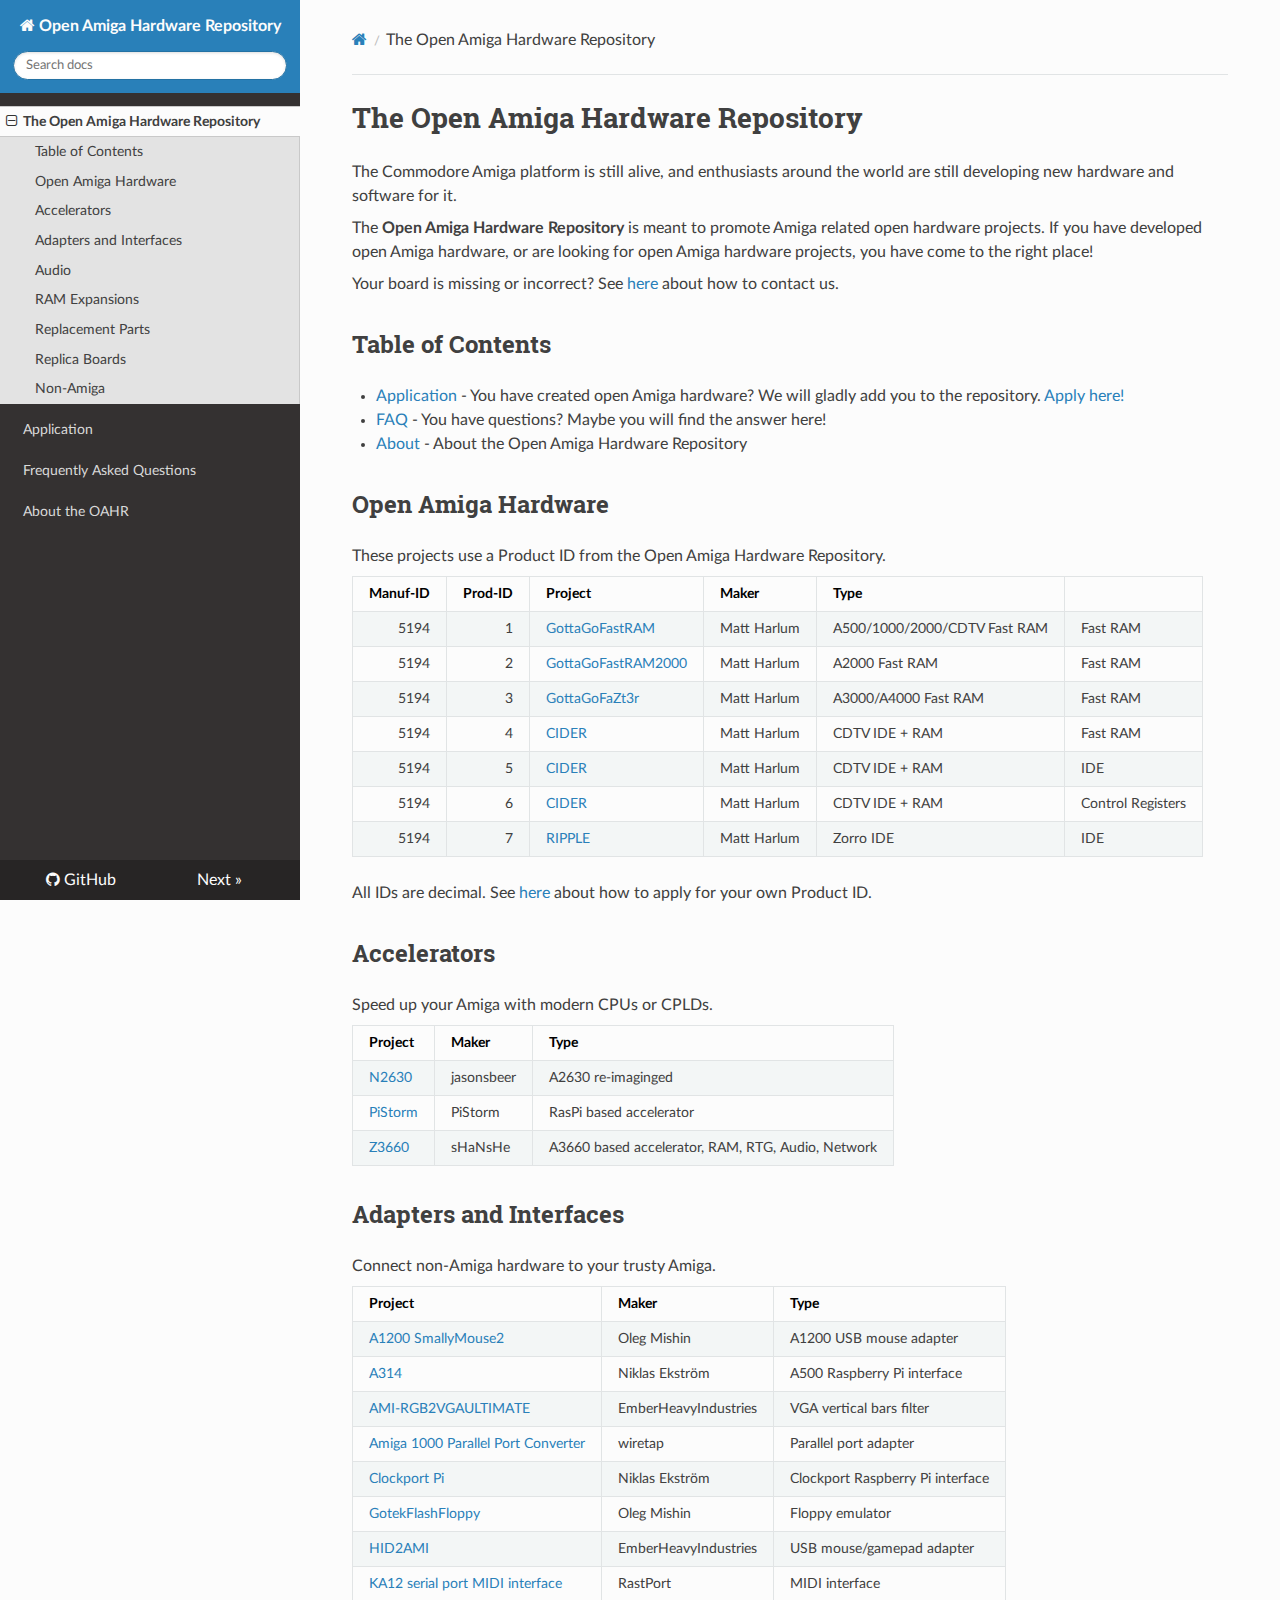
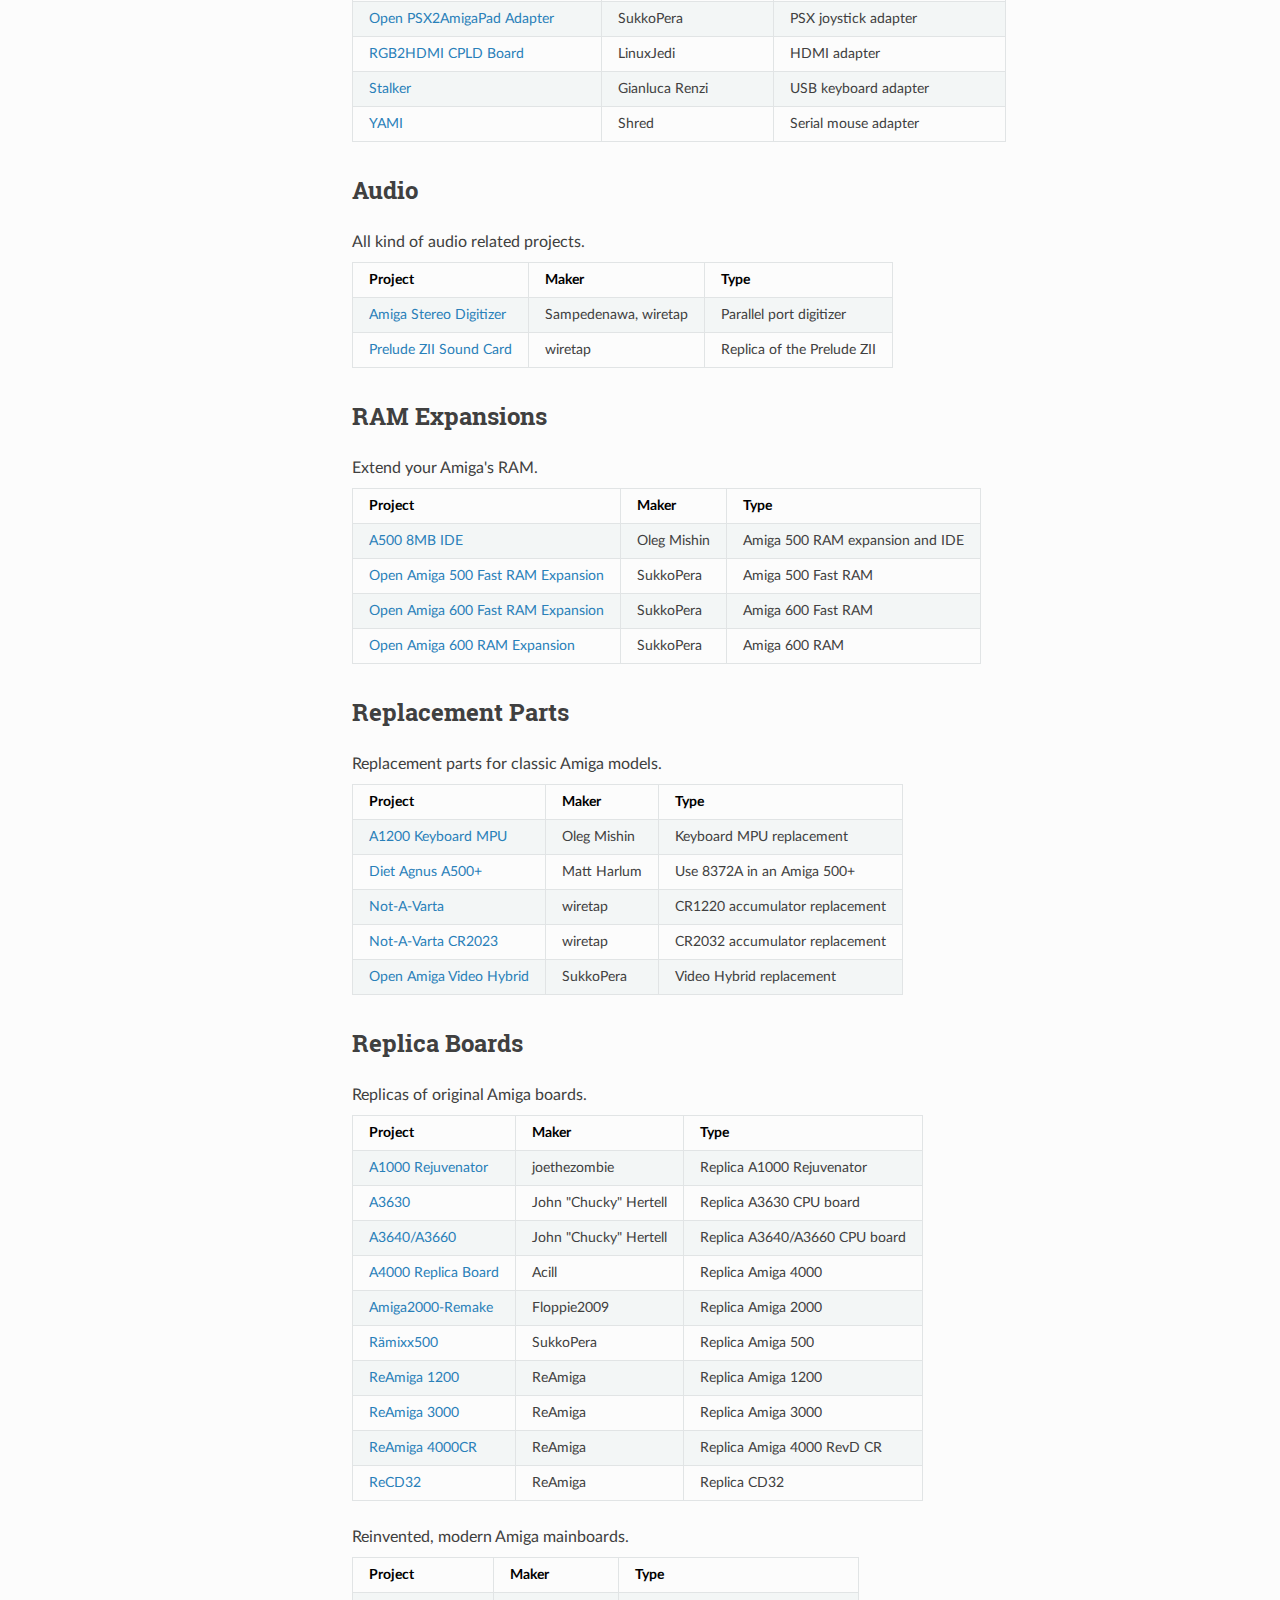
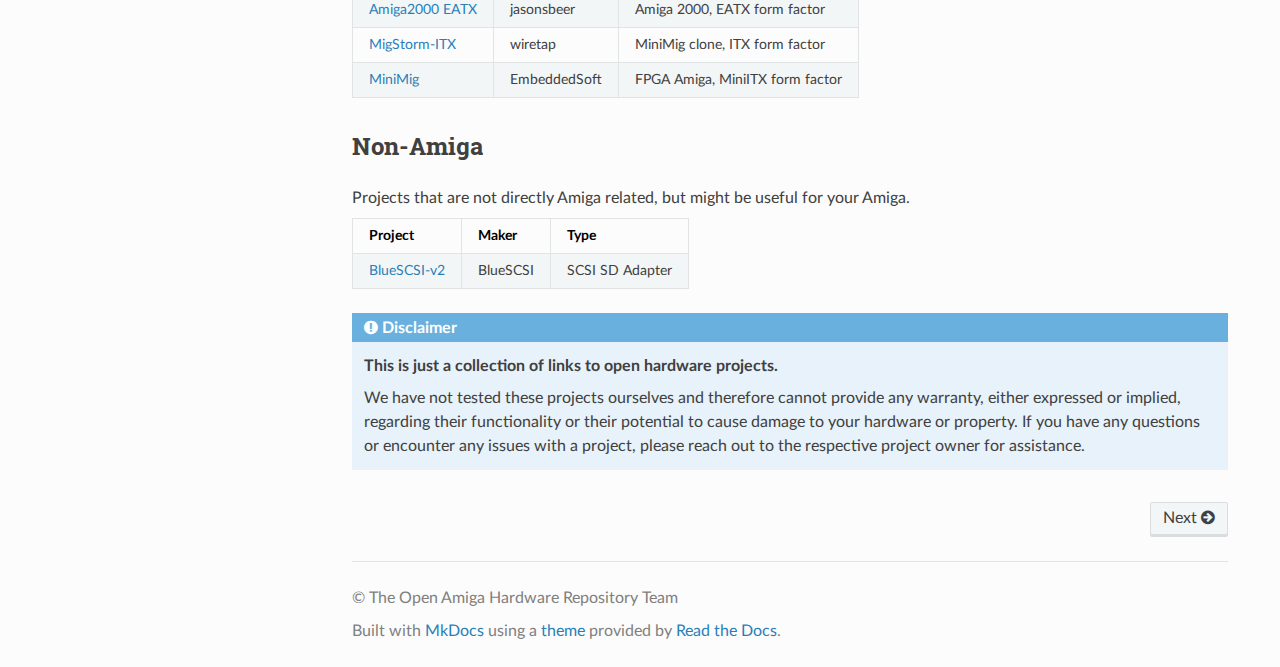
==== docs/index.html @ 570031e9 "Add ReAmiga A4000CR" ====
<!DOCTYPE html>
<html class="writer-html5" lang="en" >
<head>
    <meta charset="utf-8" />
    <meta http-equiv="X-UA-Compatible" content="IE=edge" />
    <meta name="viewport" content="width=device-width, initial-scale=1.0" /><meta name="description" content="Repository for open Amiga hardware projects" /><link rel="canonical" href="https://oahr.github.io/oahr/index.html" />
      <link rel="shortcut icon" href="img/favicon.ico" />
    <title>Open Amiga Hardware Repository</title>
<link rel="stylesheet" href="css/font.css" />
<link rel="stylesheet" href="css/theme.css" />
<link rel="stylesheet" href="css/theme_extra.css" />
<link rel="stylesheet" href="css/theme_custom.css" />

    
      <script>
        // Current page data
        var mkdocs_page_name = "The Open Amiga Hardware Repository";
        var mkdocs_page_input_path = "index.md";
        var mkdocs_page_url = "/oahr/index.html";
      </script>
    
    <!--[if lt IE 9]>
      <script src="js/html5shiv.min.js"></script>
    <![endif]--> 
</head>

<body class="wy-body-for-nav" role="document">

  <div class="wy-grid-for-nav">
    <nav data-toggle="wy-nav-shift" class="wy-nav-side stickynav">
    <div class="wy-side-scroll">
      <div class="wy-side-nav-search">
          <a href="index.html" class="icon icon-home"> Open Amiga Hardware Repository
        </a><div role="search">
  <form id ="rtd-search-form" class="wy-form" action="./search.html" method="get">
      <input type="text" name="q" placeholder="Search docs" aria-label="Search docs" title="Type search term here" />
  </form>
</div>
      </div>

      <div class="wy-menu wy-menu-vertical" data-spy="affix" role="navigation" aria-label="Navigation menu">
              <ul class="current">
                <li class="toctree-l1 current"><a class="reference internal current" href="index.html">The Open Amiga Hardware Repository</a>
    <ul class="current">
    <li class="toctree-l2"><a class="reference internal" href="#table-of-contents">Table of Contents</a>
    </li>
    <li class="toctree-l2"><a class="reference internal" href="#open-amiga-hardware">Open Amiga Hardware</a>
    </li>
    <li class="toctree-l2"><a class="reference internal" href="#accelerators">Accelerators</a>
    </li>
    <li class="toctree-l2"><a class="reference internal" href="#adapters-and-interfaces">Adapters and Interfaces</a>
    </li>
    <li class="toctree-l2"><a class="reference internal" href="#audio">Audio</a>
    </li>
    <li class="toctree-l2"><a class="reference internal" href="#ram-expansions">RAM Expansions</a>
    </li>
    <li class="toctree-l2"><a class="reference internal" href="#replacement-parts">Replacement Parts</a>
    </li>
    <li class="toctree-l2"><a class="reference internal" href="#replica-boards">Replica Boards</a>
    </li>
    <li class="toctree-l2"><a class="reference internal" href="#non-amiga">Non-Amiga</a>
    </li>
    </ul>
                </li>
              </ul>
              <ul>
                <li class="toctree-l1"><a class="reference internal" href="application.html">Application</a>
                </li>
              </ul>
              <ul>
                <li class="toctree-l1"><a class="reference internal" href="faq.html">Frequently Asked Questions</a>
                </li>
              </ul>
              <ul>
                <li class="toctree-l1"><a class="reference internal" href="about.html">About the OAHR</a>
                </li>
              </ul>
      </div>
    </div>
    </nav>

    <section data-toggle="wy-nav-shift" class="wy-nav-content-wrap">
      <nav class="wy-nav-top" role="navigation" aria-label="Mobile navigation menu">
          <i data-toggle="wy-nav-top" class="fa fa-bars"></i>
          <a href="index.html">Open Amiga Hardware Repository</a>
        
      </nav>
      <div class="wy-nav-content">
        <div class="rst-content"><div role="navigation" aria-label="breadcrumbs navigation">
  <ul class="wy-breadcrumbs">
    <li><a href="index.html" class="icon icon-home" aria-label="Docs"></a></li>
      <li class="breadcrumb-item active">The Open Amiga Hardware Repository</li>
    <li class="wy-breadcrumbs-aside">
    </li>
  </ul>
  <hr/>
</div>
          <div role="main" class="document" itemscope="itemscope" itemtype="http://schema.org/Article">
            <div class="section" itemprop="articleBody">
              
                <h1 id="the-open-amiga-hardware-repository">The Open Amiga Hardware Repository<a class="headerlink" href="#the-open-amiga-hardware-repository" title="Permanent link">&para;</a></h1>
<p>The Commodore Amiga platform is still alive, and enthusiasts around the world are still developing new hardware and software for it.</p>
<p>The <strong>Open Amiga Hardware Repository</strong> is meant to promote Amiga related open hardware projects. If you have developed open Amiga hardware, or are looking for open Amiga hardware projects, you have come to the right place!</p>
<p>Your board is missing or incorrect? See <a href="application.html">here</a> about how to contact us.</p>
<h2 id="table-of-contents">Table of Contents<a class="headerlink" href="#table-of-contents" title="Permanent link">&para;</a></h2>
<ul>
<li><a href="application.html">Application</a> - You have created open Amiga hardware? We will gladly add you to the repository. <a href="application.html">Apply here!</a></li>
<li><a href="faq.html">FAQ</a> - You have questions? Maybe you will find the answer here!</li>
<li><a href="about.html">About</a> - About the Open Amiga Hardware Repository</li>
</ul>
<h2 id="open-amiga-hardware">Open Amiga Hardware<a class="headerlink" href="#open-amiga-hardware" title="Permanent link">&para;</a></h2>
<p>These projects use a Product ID from the Open Amiga Hardware Repository.</p>
<table>
<thead>
<tr>
<th style="text-align: right;">Manuf-ID</th>
<th style="text-align: right;">Prod-ID</th>
<th>Project</th>
<th>Maker</th>
<th>Type</th>
<th></th>
</tr>
</thead>
<tbody>
<tr>
<td style="text-align: right;">5194</td>
<td style="text-align: right;">1</td>
<td><a href="https://github.com/LIV2/GottaGoFastRAM">GottaGoFastRAM</a></td>
<td>Matt Harlum</td>
<td>A500/1000/2000/CDTV Fast RAM</td>
<td>Fast RAM</td>
</tr>
<tr>
<td style="text-align: right;">5194</td>
<td style="text-align: right;">2</td>
<td><a href="https://github.com/LIV2/GottaGoFastRAM2000">GottaGoFastRAM2000</a></td>
<td>Matt Harlum</td>
<td>A2000 Fast RAM</td>
<td>Fast RAM</td>
</tr>
<tr>
<td style="text-align: right;">5194</td>
<td style="text-align: right;">3</td>
<td><a href="https://github.com/LIV2/GottaGoFaZt3r">GottaGoFaZt3r</a></td>
<td>Matt Harlum</td>
<td>A3000/A4000 Fast RAM</td>
<td>Fast RAM</td>
</tr>
<tr>
<td style="text-align: right;">5194</td>
<td style="text-align: right;">4</td>
<td><a href="https://github.com/LIV2/CIDER">CIDER</a></td>
<td>Matt Harlum</td>
<td>CDTV IDE + RAM</td>
<td>Fast RAM</td>
</tr>
<tr>
<td style="text-align: right;">5194</td>
<td style="text-align: right;">5</td>
<td><a href="https://github.com/LIV2/CIDER">CIDER</a></td>
<td>Matt Harlum</td>
<td>CDTV IDE + RAM</td>
<td>IDE</td>
</tr>
<tr>
<td style="text-align: right;">5194</td>
<td style="text-align: right;">6</td>
<td><a href="https://github.com/LIV2/CIDER">CIDER</a></td>
<td>Matt Harlum</td>
<td>CDTV IDE + RAM</td>
<td>Control Registers</td>
</tr>
<tr>
<td style="text-align: right;">5194</td>
<td style="text-align: right;">7</td>
<td><a href="https://github.com/LIV2/RIPPLE-IDE">RIPPLE</a></td>
<td>Matt Harlum</td>
<td>Zorro IDE</td>
<td>IDE</td>
</tr>
</tbody>
</table>
<p>All IDs are decimal. See <a href="application.html">here</a> about how to apply for your own Product ID.</p>
<h2 id="accelerators">Accelerators<a class="headerlink" href="#accelerators" title="Permanent link">&para;</a></h2>
<p>Speed up your Amiga with modern CPUs or CPLDs.</p>
<table>
<thead>
<tr>
<th>Project</th>
<th>Maker</th>
<th>Type</th>
</tr>
</thead>
<tbody>
<tr>
<td><a href="https://github.com/jasonsbeer/Amiga-N2630">N2630</a></td>
<td>jasonsbeer</td>
<td>A2630 re-imaginged</td>
</tr>
<tr>
<td><a href="https://github.com/captain-amygdala/pistorm">PiStorm</a></td>
<td>PiStorm</td>
<td>RasPi based accelerator</td>
</tr>
<tr>
<td><a href="https://github.com/shanshe/Z3660">Z3660</a></td>
<td>sHaNsHe</td>
<td>A3660 based accelerator, RAM, RTG, Audio, Network</td>
</tr>
</tbody>
</table>
<h2 id="adapters-and-interfaces">Adapters and Interfaces<a class="headerlink" href="#adapters-and-interfaces" title="Permanent link">&para;</a></h2>
<p>Connect non-Amiga hardware to your trusty Amiga.</p>
<table>
<thead>
<tr>
<th>Project</th>
<th>Maker</th>
<th>Type</th>
</tr>
</thead>
<tbody>
<tr>
<td><a href="https://github.com/OlegMishin/A1200-SmallyMouse2">A1200 SmallyMouse2</a></td>
<td>Oleg Mishin</td>
<td>A1200 USB mouse adapter</td>
</tr>
<tr>
<td><a href="https://github.com/niklasekstrom/a314">A314</a></td>
<td>Niklas Ekström</td>
<td>A500 Raspberry Pi interface</td>
</tr>
<tr>
<td><a href="https://github.com/EmberHeavyIndustries/AMI-RGB2VGAULTIMATE">AMI-RGB2VGAULTIMATE</a></td>
<td>EmberHeavyIndustries</td>
<td>VGA vertical bars filter</td>
</tr>
<tr>
<td><a href="https://github.com/wiretap-retro/Amiga-1000-Parallel-Port-Converter">Amiga 1000 Parallel Port Converter</a></td>
<td>wiretap</td>
<td>Parallel port adapter</td>
</tr>
<tr>
<td><a href="https://github.com/niklasekstrom/clockport_pi_interface">Clockport Pi</a></td>
<td>Niklas Ekström</td>
<td>Clockport Raspberry Pi interface</td>
</tr>
<tr>
<td><a href="https://github.com/OlegMishin/GotekFlashFloppy">GotekFlashFloppy</a></td>
<td>Oleg Mishin</td>
<td>Floppy emulator</td>
</tr>
<tr>
<td><a href="https://github.com/EmberHeavyIndustries/HID2AMI">HID2AMI</a></td>
<td>EmberHeavyIndustries</td>
<td>USB mouse/gamepad adapter</td>
</tr>
<tr>
<td><a href="https://github.com/grzegorz-kraszewski/rastport/tree/main/ka12">KA12 serial port MIDI interface</a></td>
<td>RastPort</td>
<td>MIDI interface</td>
</tr>
<tr>
<td><a href="https://github.com/SukkoPera/OpenPSX2AmigaPadAdapter">Open PSX2AmigaPad Adapter</a></td>
<td>SukkoPera</td>
<td>PSX joystick adapter</td>
</tr>
<tr>
<td><a href="https://github.com/LinuxJedi/AmigaRGBtoHDMI">RGB2HDMI CPLD Board</a></td>
<td>LinuxJedi</td>
<td>HDMI adapter</td>
</tr>
<tr>
<td><a href="https://github.com/gianlucarenzi/stalker">Stalker</a></td>
<td>Gianluca Renzi</td>
<td>USB keyboard adapter</td>
</tr>
<tr>
<td><a href="https://github.com/shred/yami">YAMI</a></td>
<td>Shred</td>
<td>Serial mouse adapter</td>
</tr>
</tbody>
</table>
<h2 id="audio">Audio<a class="headerlink" href="#audio" title="Permanent link">&para;</a></h2>
<p>All kind of audio related projects.</p>
<table>
<thead>
<tr>
<th>Project</th>
<th>Maker</th>
<th>Type</th>
</tr>
</thead>
<tbody>
<tr>
<td><a href="https://github.com/wiretap-retro/Amiga-Stereo-Digitizer">Amiga Stereo Digitizer</a></td>
<td>Sampedenawa, wiretap</td>
<td>Parallel port digitizer</td>
</tr>
<tr>
<td><a href="https://github.com/wiretap-retro/Prelude-ZII-Sound-Card">Prelude ZII Sound Card</a></td>
<td>wiretap</td>
<td>Replica of the Prelude ZII</td>
</tr>
</tbody>
</table>
<h2 id="ram-expansions">RAM Expansions<a class="headerlink" href="#ram-expansions" title="Permanent link">&para;</a></h2>
<p>Extend your Amiga's RAM.</p>
<table>
<thead>
<tr>
<th>Project</th>
<th>Maker</th>
<th>Type</th>
</tr>
</thead>
<tbody>
<tr>
<td><a href="https://github.com/OlegMishin/A500_8MB_ide2">A500 8MB IDE</a></td>
<td>Oleg Mishin</td>
<td>Amiga 500 RAM expansion and IDE</td>
</tr>
<tr>
<td><a href="https://github.com/SukkoPera/OpenAmiga500FastRamExpansion">Open Amiga 500 Fast RAM Expansion</a></td>
<td>SukkoPera</td>
<td>Amiga 500 Fast RAM</td>
</tr>
<tr>
<td><a href="https://github.com/SukkoPera/OpenAmiga600FastRamExpansion">Open Amiga 600 Fast RAM Expansion</a></td>
<td>SukkoPera</td>
<td>Amiga 600 Fast RAM</td>
</tr>
<tr>
<td><a href="https://github.com/SukkoPera/OpenAmiga600RamExpansion">Open Amiga 600 RAM Expansion</a></td>
<td>SukkoPera</td>
<td>Amiga 600 RAM</td>
</tr>
</tbody>
</table>
<h2 id="replacement-parts">Replacement Parts<a class="headerlink" href="#replacement-parts" title="Permanent link">&para;</a></h2>
<p>Replacement parts for classic Amiga models.</p>
<table>
<thead>
<tr>
<th>Project</th>
<th>Maker</th>
<th>Type</th>
</tr>
</thead>
<tbody>
<tr>
<td><a href="https://github.com/OlegMishin/A1200_keyb_MPU">A1200 Keyboard MPU</a></td>
<td>Oleg Mishin</td>
<td>Keyboard MPU replacement</td>
</tr>
<tr>
<td><a href="https://github.com/LIV2/Diet-Agnus-A500-plus">Diet Agnus A500+</a></td>
<td>Matt Harlum</td>
<td>Use 8372A in an Amiga 500+</td>
</tr>
<tr>
<td><a href="https://github.com/wiretap-retro/Not-A-Varta">Not-A-Varta</a></td>
<td>wiretap</td>
<td>CR1220 accumulator replacement</td>
</tr>
<tr>
<td><a href="https://github.com/wiretap-retro/Not-A-Varta-CR2032">Not-A-Varta CR2023</a></td>
<td>wiretap</td>
<td>CR2032 accumulator replacement</td>
</tr>
<tr>
<td><a href="https://github.com/SukkoPera/OpenAmigaVideoHybrid">Open Amiga Video Hybrid</a></td>
<td>SukkoPera</td>
<td>Video Hybrid replacement</td>
</tr>
</tbody>
</table>
<h2 id="replica-boards">Replica Boards<a class="headerlink" href="#replica-boards" title="Permanent link">&para;</a></h2>
<p>Replicas of original Amiga boards.</p>
<table>
<thead>
<tr>
<th>Project</th>
<th>Maker</th>
<th>Type</th>
</tr>
</thead>
<tbody>
<tr>
<td><a href="https://github.com/joethezombie/Amiga-1000-Rejuvenator">A1000 Rejuvenator</a></td>
<td>joethezombie</td>
<td>Replica A1000 Rejuvenator</td>
</tr>
<tr>
<td><a href="https://www.reamiga.info/?page_id=44">A3630</a></td>
<td>John "Chucky" Hertell</td>
<td>Replica A3630 CPU board</td>
</tr>
<tr>
<td><a href="https://www.reamiga.info/?page_id=55">A3640/A3660</a></td>
<td>John "Chucky" Hertell</td>
<td>Replica A3640/A3660 CPU board</td>
</tr>
<tr>
<td><a href="https://github.com/Acill/A4000RevB">A4000 Replica Board</a></td>
<td>Acill</td>
<td>Replica Amiga 4000</td>
</tr>
<tr>
<td><a href="https://github.com/Floppie209/Amiga2000-remake">Amiga2000-Remake</a></td>
<td>Floppie2009</td>
<td>Replica Amiga 2000</td>
</tr>
<tr>
<td><a href="https://github.com/SukkoPera/Raemixx500">Rämixx500</a></td>
<td>SukkoPera</td>
<td>Replica Amiga 500</td>
</tr>
<tr>
<td><a href="https://www.reamiga.info/?page_id=38">ReAmiga 1200</a></td>
<td>ReAmiga</td>
<td>Replica Amiga 1200</td>
</tr>
<tr>
<td><a href="https://www.reamiga.info/?page_id=40">ReAmiga 3000</a></td>
<td>ReAmiga</td>
<td>Replica Amiga 3000</td>
</tr>
<tr>
<td><a href="https://www.reamiga.info/?page_id=165">ReAmiga 4000CR</a></td>
<td>ReAmiga</td>
<td>Replica Amiga 4000 RevD CR</td>
</tr>
<tr>
<td><a href="https://www.reamiga.info/?page_id=148">ReCD32</a></td>
<td>ReAmiga</td>
<td>Replica CD32</td>
</tr>
</tbody>
</table>
<p>Reinvented, modern Amiga mainboards.</p>
<table>
<thead>
<tr>
<th>Project</th>
<th>Maker</th>
<th>Type</th>
</tr>
</thead>
<tbody>
<tr>
<td><a href="https://github.com/jasonsbeer/Amiga-2000-EATX">Amiga2000 EATX</a></td>
<td>jasonsbeer</td>
<td>Amiga 2000, EATX form factor</td>
</tr>
<tr>
<td><a href="https://github.com/wiretap-retro/MigStorm-ITX">MigStorm-ITX</a></td>
<td>wiretap</td>
<td>MiniMig clone, ITX form factor</td>
</tr>
<tr>
<td><a href="https://www.minimig.ca/">MiniMig</a></td>
<td>EmbeddedSoft</td>
<td>FPGA Amiga, MiniITX form factor</td>
</tr>
</tbody>
</table>
<h2 id="non-amiga">Non-Amiga<a class="headerlink" href="#non-amiga" title="Permanent link">&para;</a></h2>
<p>Projects that are not directly Amiga related, but might be useful for your Amiga.</p>
<table>
<thead>
<tr>
<th>Project</th>
<th>Maker</th>
<th>Type</th>
</tr>
</thead>
<tbody>
<tr>
<td><a href="https://bluescsi.com/">BlueSCSI-v2</a></td>
<td>BlueSCSI</td>
<td>SCSI SD Adapter</td>
</tr>
</tbody>
</table>
<div class="admonition disclaimer">
<p class="admonition-title">Disclaimer</p>
<p><strong>This is just a collection of links to open hardware projects.</strong></p>
<p>We have not tested these projects ourselves and therefore cannot provide any warranty, either expressed or implied, regarding their functionality or their potential to cause damage to your hardware or property. If you have any questions or encounter any issues with a project, please reach out to the respective project owner for assistance.</p>
</div>
              
            </div>
          </div><footer>
    <div class="rst-footer-buttons" role="navigation" aria-label="Footer Navigation">
        <a href="application.html" class="btn btn-neutral float-right" title="Application">Next <span class="icon icon-circle-arrow-right"></span></a>
    </div>

  <hr/>

  <div role="contentinfo">
    <!-- Copyright etc -->
      <p>© The Open Amiga Hardware Repository Team</p>
  </div>

  Built with <a href="https://www.mkdocs.org/">MkDocs</a> using a <a href="https://github.com/readthedocs/sphinx_rtd_theme">theme</a> provided by <a href="https://readthedocs.org">Read the Docs</a>.
</footer>
          
        </div>
      </div>

    </section>

  </div>

  <div class="rst-versions" role="note" aria-label="Versions">
  <span class="rst-current-version" data-toggle="rst-current-version">
    
        <span>
          <a href="https://github.com/oahr/oahr" class="fa fa-github" style="color: #fcfcfc"> GitHub</a>
        </span>
    
    
    
      <span><a href="application.html" style="color: #fcfcfc">Next &raquo;</a></span>
    
  </span>
</div>
    <script src="js/jquery-3.6.0.min.js"></script>
    <script>var base_url = ".";</script>
    <script src="js/theme_extra.js"></script>
    <script src="js/theme.js"></script>
      <script src="search/main.js"></script>
    <script>
        jQuery(function () {
            SphinxRtdTheme.Navigation.enable(true);
        });
    </script>

</body>
</html>

<!--
MkDocs version : 1.5.3
Build Date UTC : 2024-04-18 08:47:39.738625+00:00
-->
---- docs/css/font.css ----
/*
 * Lato
 * Copyright 2010-2011 tyPoland Lukasz Dziedzic
 * SIL Open Font License, 1.1
 */
@font-face {
  font-family: 'Lato';
  font-style: normal;
  font-weight: 400;
  src: local('Lato Regular'), local('Lato-Regular'), url('../fonts/lato-v15-latin-regular.woff') format('woff');
}

/*
 * Roboto Slab
 * Copyright 2013 Google
 * Apache License, version 2.0
 */
@font-face {
  font-family: 'Roboto Slab';
  font-style: normal;
  font-weight: 400;
  src: local('Roboto Slab Regular'), local('RobotoSlab-Regular'), url('../fonts/roboto-slab-v8-latin-regular.woff') format('woff');
}
---- docs/css/theme.css ----
/*
 * This file is copied from the upstream ReadTheDocs Sphinx
 * theme. To aid upgradability this file should *not* be edited.
 * modifications we need should be included in theme_extra.css.
 *
 * https://github.com/readthedocs/sphinx_rtd_theme
 */

 /* sphinx_rtd_theme version 1.2.0 | MIT license */
html{box-sizing:border-box}*,:after,:before{box-sizing:inherit}article,aside,details,figcaption,figure,footer,header,hgroup,nav,section{display:block}audio,canvas,video{display:inline-block;*display:inline;*zoom:1}[hidden],audio:not([controls]){display:none}*{-webkit-box-sizing:border-box;-moz-box-sizing:border-box;box-sizing:border-box}html{font-size:100%;-webkit-text-size-adjust:100%;-ms-text-size-adjust:100%}body{margin:0}a:active,a:hover{outline:0}abbr[title]{border-bottom:1px dotted}b,strong{font-weight:700}blockquote{margin:0}dfn{font-style:italic}ins{background:#ff9;text-decoration:none}ins,mark{color:#000}mark{background:#ff0;font-style:italic;font-weight:700}.rst-content code,.rst-content tt,code,kbd,pre,samp{font-family:monospace,serif;_font-family:courier new,monospace;font-size:1em}pre{white-space:pre}q{quotes:none}q:after,q:before{content:"";content:none}small{font-size:85%}sub,sup{font-size:75%;line-height:0;position:relative;vertical-align:baseline}sup{top:-.5em}sub{bottom:-.25em}dl,ol,ul{margin:0;padding:0;list-style:none;list-style-image:none}li{list-style:none}dd{margin:0}img{border:0;-ms-interpolation-mode:bicubic;vertical-align:middle;max-width:100%}svg:not(:root){overflow:hidden}figure,form{margin:0}label{cursor:pointer}button,input,select,textarea{font-size:100%;margin:0;vertical-align:baseline;*vertical-align:middle}button,input{line-height:normal}button,input[type=button],input[type=reset],input[type=submit]{cursor:pointer;-webkit-appearance:button;*overflow:visible}button[disabled],input[disabled]{cursor:default}input[type=search]{-webkit-appearance:textfield;-moz-box-sizing:content-box;-webkit-box-sizing:content-box;box-sizing:content-box}textarea{resize:vertical}table{border-collapse:collapse;border-spacing:0}td{vertical-align:top}.chromeframe{margin:.2em 0;background:#ccc;color:#000;padding:.2em 0}.ir{display:block;border:0;text-indent:-999em;overflow:hidden;background-color:transparent;background-repeat:no-repeat;text-align:left;direction:ltr;*line-height:0}.ir br{display:none}.hidden{display:none!important;visibility:hidden}.visuallyhidden{border:0;clip:rect(0 0 0 0);height:1px;margin:-1px;overflow:hidden;padding:0;position:absolute;width:1px}.visuallyhidden.focusable:active,.visuallyhidden.focusable:focus{clip:auto;height:auto;margin:0;overflow:visible;position:static;width:auto}.invisible{visibility:hidden}.relative{position:relative}big,small{font-size:100%}@media print{body,html,section{background:none!important}*{box-shadow:none!important;text-shadow:none!important;filter:none!important;-ms-filter:none!important}a,a:visited{text-decoration:underline}.ir a:after,a[href^="#"]:after,a[href^="javascript:"]:after{content:""}blockquote,pre{page-break-inside:avoid}thead{display:table-header-group}img,tr{page-break-inside:avoid}img{max-width:100%!important}@page{margin:.5cm}.rst-content .toctree-wrapper>p.caption,h2,h3,p{orphans:3;widows:3}.rst-content .toctree-wrapper>p.caption,h2,h3{page-break-after:avoid}}.btn,.fa:before,.icon:before,.rst-content .admonition,.rst-content .admonition-title:before,.rst-content .admonition-todo,.rst-content .attention,.rst-content .caution,.rst-content .code-block-caption .headerlink:before,.rst-content .danger,.rst-content .eqno .headerlink:before,.rst-content .error,.rst-content .hint,.rst-content .important,.rst-content .note,.rst-content .seealso,.rst-content .tip,.rst-content .warning,.rst-content code.download span:first-child:before,.rst-content dl dt .headerlink:before,.rst-content h1 .headerlink:before,.rst-content h2 .headerlink:before,.rst-content h3 .headerlink:before,.rst-content h4 .headerlink:before,.rst-content h5 .headerlink:before,.rst-content h6 .headerlink:before,.rst-content p.caption .headerlink:before,.rst-content p .headerlink:before,.rst-content table>caption .headerlink:before,.rst-content tt.download span:first-child:before,.wy-alert,.wy-dropdown .caret:before,.wy-inline-validate.wy-inline-validate-danger .wy-input-context:before,.wy-inline-validate.wy-inline-validate-info .wy-input-context:before,.wy-inline-validate.wy-inline-validate-success .wy-input-context:before,.wy-inline-validate.wy-inline-validate-warning .wy-input-context:before,.wy-menu-vertical li.current>a button.toctree-expand:before,.wy-menu-vertical li.on a button.toctree-expand:before,.wy-menu-vertical li button.toctree-expand:before,input[type=color],input[type=date],input[type=datetime-local],input[type=datetime],input[type=email],input[type=month],input[type=number],input[type=password],input[type=search],input[type=tel],input[type=text],input[type=time],input[type=url],input[type=week],select,textarea{-webkit-font-smoothing:antialiased}.clearfix{*zoom:1}.clearfix:after,.clearfix:before{display:table;content:""}.clearfix:after{clear:both}/*!
 *  Font Awesome 4.7.0 by @davegandy - http://fontawesome.io - @fontawesome
 *  License - http://fontawesome.io/license (Font: SIL OFL 1.1, CSS: MIT License)
 */@font-face{font-family:FontAwesome;src:url(fonts/fontawesome-webfont.eot?674f50d287a8c48dc19ba404d20fe713);src:url(fonts/fontawesome-webfont.eot?674f50d287a8c48dc19ba404d20fe713?#iefix&v=4.7.0) format("embedded-opentype"),url(fonts/fontawesome-webfont.woff2?af7ae505a9eed503f8b8e6982036873e) format("woff2"),url(fonts/fontawesome-webfont.woff?fee66e712a8a08eef5805a46892932ad) format("woff"),url(fonts/fontawesome-webfont.ttf?b06871f281fee6b241d60582ae9369b9) format("truetype"),url(fonts/fontawesome-webfont.svg?912ec66d7572ff821749319396470bde#fontawesomeregular) format("svg");font-weight:400;font-style:normal}.fa,.icon,.rst-content .admonition-title,.rst-content .code-block-caption .headerlink,.rst-content .eqno .headerlink,.rst-content code.download span:first-child,.rst-content dl dt .headerlink,.rst-content h1 .headerlink,.rst-content h2 .headerlink,.rst-content h3 .headerlink,.rst-content h4 .headerlink,.rst-content h5 .headerlink,.rst-content h6 .headerlink,.rst-content p.caption .headerlink,.rst-content p .headerlink,.rst-content table>caption .headerlink,.rst-content tt.download span:first-child,.wy-menu-vertical li.current>a button.toctree-expand,.wy-menu-vertical li.on a button.toctree-expand,.wy-menu-vertical li button.toctree-expand{display:inline-block;font:normal normal normal 14px/1 FontAwesome;font-size:inherit;text-rendering:auto;-webkit-font-smoothing:antialiased;-moz-osx-font-smoothing:grayscale}.fa-lg{font-size:1.33333em;line-height:.75em;vertical-align:-15%}.fa-2x{font-size:2em}.fa-3x{font-size:3em}.fa-4x{font-size:4em}.fa-5x{font-size:5em}.fa-fw{width:1.28571em;text-align:center}.fa-ul{padding-left:0;margin-left:2.14286em;list-style-type:none}.fa-ul>li{position:relative}.fa-li{position:absolute;left:-2.14286em;width:2.14286em;top:.14286em;text-align:center}.fa-li.fa-lg{left:-1.85714em}.fa-border{padding:.2em .25em .15em;border:.08em solid #eee;border-radius:.1em}.fa-pull-left{float:left}.fa-pull-right{float:right}.fa-pull-left.icon,.fa.fa-pull-left,.rst-content .code-block-caption .fa-pull-left.headerlink,.rst-content .eqno .fa-pull-left.headerlink,.rst-content .fa-pull-left.admonition-title,.rst-content code.download span.fa-pull-left:first-child,.rst-content dl dt .fa-pull-left.headerlink,.rst-content h1 .fa-pull-left.headerlink,.rst-content h2 .fa-pull-left.headerlink,.rst-content h3 .fa-pull-left.headerlink,.rst-content h4 .fa-pull-left.headerlink,.rst-content h5 .fa-pull-left.headerlink,.rst-content h6 .fa-pull-left.headerlink,.rst-content p .fa-pull-left.headerlink,.rst-content table>caption .fa-pull-left.headerlink,.rst-content tt.download span.fa-pull-left:first-child,.wy-menu-vertical li.current>a button.fa-pull-left.toctree-expand,.wy-menu-vertical li.on a button.fa-pull-left.toctree-expand,.wy-menu-vertical li button.fa-pull-left.toctree-expand{margin-right:.3em}.fa-pull-right.icon,.fa.fa-pull-right,.rst-content .code-block-caption .fa-pull-right.headerlink,.rst-content .eqno .fa-pull-right.headerlink,.rst-content .fa-pull-right.admonition-title,.rst-content code.download span.fa-pull-right:first-child,.rst-content dl dt .fa-pull-right.headerlink,.rst-content h1 .fa-pull-right.headerlink,.rst-content h2 .fa-pull-right.headerlink,.rst-content h3 .fa-pull-right.headerlink,.rst-content h4 .fa-pull-right.headerlink,.rst-content h5 .fa-pull-right.headerlink,.rst-content h6 .fa-pull-right.headerlink,.rst-content p .fa-pull-right.headerlink,.rst-content table>caption .fa-pull-right.headerlink,.rst-content tt.download span.fa-pull-right:first-child,.wy-menu-vertical li.current>a button.fa-pull-right.toctree-expand,.wy-menu-vertical li.on a button.fa-pull-right.toctree-expand,.wy-menu-vertical li button.fa-pull-right.toctree-expand{margin-left:.3em}.pull-right{float:right}.pull-left{float:left}.fa.pull-left,.pull-left.icon,.rst-content .code-block-caption .pull-left.headerlink,.rst-content .eqno .pull-left.headerlink,.rst-content .pull-left.admonition-title,.rst-content code.download span.pull-left:first-child,.rst-content dl dt .pull-left.headerlink,.rst-content h1 .pull-left.headerlink,.rst-content h2 .pull-left.headerlink,.rst-content h3 .pull-left.headerlink,.rst-content h4 .pull-left.headerlink,.rst-content h5 .pull-left.headerlink,.rst-content h6 .pull-left.headerlink,.rst-content p .pull-left.headerlink,.rst-content table>caption .pull-left.headerlink,.rst-content tt.download span.pull-left:first-child,.wy-menu-vertical li.current>a button.pull-left.toctree-expand,.wy-menu-vertical li.on a button.pull-left.toctree-expand,.wy-menu-vertical li button.pull-left.toctree-expand{margin-right:.3em}.fa.pull-right,.pull-right.icon,.rst-content .code-block-caption .pull-right.headerlink,.rst-content .eqno .pull-right.headerlink,.rst-content .pull-right.admonition-title,.rst-content code.download span.pull-right:first-child,.rst-content dl dt .pull-right.headerlink,.rst-content h1 .pull-right.headerlink,.rst-content h2 .pull-right.headerlink,.rst-content h3 .pull-right.headerlink,.rst-content h4 .pull-right.headerlink,.rst-content h5 .pull-right.headerlink,.rst-content h6 .pull-right.headerlink,.rst-content p .pull-right.headerlink,.rst-content table>caption .pull-right.headerlink,.rst-content tt.download span.pull-right:first-child,.wy-menu-vertical li.current>a button.pull-right.toctree-expand,.wy-menu-vertical li.on a button.pull-right.toctree-expand,.wy-menu-vertical li button.pull-right.toctree-expand{margin-left:.3em}.fa-spin{-webkit-animation:fa-spin 2s linear infinite;animation:fa-spin 2s linear infinite}.fa-pulse{-webkit-animation:fa-spin 1s steps(8) infinite;animation:fa-spin 1s steps(8) infinite}@-webkit-keyframes fa-spin{0%{-webkit-transform:rotate(0deg);transform:rotate(0deg)}to{-webkit-transform:rotate(359deg);transform:rotate(359deg)}}@keyframes fa-spin{0%{-webkit-transform:rotate(0deg);transform:rotate(0deg)}to{-webkit-transform:rotate(359deg);transform:rotate(359deg)}}.fa-rotate-90{-ms-filter:"progid:DXImageTransform.Microsoft.BasicImage(rotation=1)";-webkit-transform:rotate(90deg);-ms-transform:rotate(90deg);transform:rotate(90deg)}.fa-rotate-180{-ms-filter:"progid:DXImageTransform.Microsoft.BasicImage(rotation=2)";-webkit-transform:rotate(180deg);-ms-transform:rotate(180deg);transform:rotate(180deg)}.fa-rotate-270{-ms-filter:"progid:DXImageTransform.Microsoft.BasicImage(rotation=3)";-webkit-transform:rotate(270deg);-ms-transform:rotate(270deg);transform:rotate(270deg)}.fa-flip-horizontal{-ms-filter:"progid:DXImageTransform.Microsoft.BasicImage(rotation=0, mirror=1)";-webkit-transform:scaleX(-1);-ms-transform:scaleX(-1);transform:scaleX(-1)}.fa-flip-vertical{-ms-filter:"progid:DXImageTransform.Microsoft.BasicImage(rotation=2, mirror=1)";-webkit-transform:scaleY(-1);-ms-transform:scaleY(-1);transform:scaleY(-1)}:root .fa-flip-horizontal,:root .fa-flip-vertical,:root .fa-rotate-90,:root .fa-rotate-180,:root .fa-rotate-270{filter:none}.fa-stack{position:relative;display:inline-block;width:2em;height:2em;line-height:2em;vertical-align:middle}.fa-stack-1x,.fa-stack-2x{position:absolute;left:0;width:100%;text-align:center}.fa-stack-1x{line-height:inherit}.fa-stack-2x{font-size:2em}.fa-inverse{color:#fff}.fa-glass:before{content:""}.fa-music:before{content:""}.fa-search:before,.icon-search:before{content:""}.fa-envelope-o:before{content:""}.fa-heart:before{content:""}.fa-star:before{content:""}.fa-star-o:before{content:""}.fa-user:before{content:""}.fa-film:before{content:""}.fa-th-large:before{content:""}.fa-th:before{content:""}.fa-th-list:before{content:""}.fa-check:before{content:""}.fa-close:before,.fa-remove:before,.fa-times:before{content:""}.fa-search-plus:before{content:""}.fa-search-minus:before{content:""}.fa-power-off:before{content:""}.fa-signal:before{content:""}.fa-cog:before,.fa-gear:before{content:""}.fa-trash-o:before{content:""}.fa-home:before,.icon-home:before{content:""}.fa-file-o:before{content:""}.fa-clock-o:before{content:""}.fa-road:before{content:""}.fa-download:before,.rst-content code.download span:first-child:before,.rst-content tt.download span:first-child:before{content:""}.fa-arrow-circle-o-down:before{content:""}.fa-arrow-circle-o-up:before{content:""}.fa-inbox:before{content:""}.fa-play-circle-o:before{content:""}.fa-repeat:before,.fa-rotate-right:before{content:""}.fa-refresh:before{content:""}.fa-list-alt:before{content:""}.fa-lock:before{content:""}.fa-flag:before{content:""}.fa-headphones:before{content:""}.fa-volume-off:before{content:""}.fa-volume-down:before{content:""}.fa-volume-up:before{content:""}.fa-qrcode:before{content:""}.fa-barcode:before{content:""}.fa-tag:before{content:""}.fa-tags:before{content:""}.fa-book:before,.icon-book:before{content:""}.fa-bookmark:before{content:""}.fa-print:before{content:""}.fa-camera:before{content:""}.fa-font:before{content:""}.fa-bold:before{content:""}.fa-italic:before{content:""}.fa-text-height:before{content:""}.fa-text-width:before{content:""}.fa-align-left:before{content:""}.fa-align-center:before{content:""}.fa-align-right:before{content:""}.fa-align-justify:before{content:""}.fa-list:before{content:""}.fa-dedent:before,.fa-outdent:before{content:""}.fa-indent:before{content:""}.fa-video-camera:before{content:""}.fa-image:before,.fa-photo:before,.fa-picture-o:before{content:""}.fa-pencil:before{content:""}.fa-map-marker:before{content:""}.fa-adjust:before{content:""}.fa-tint:before{content:""}.fa-edit:before,.fa-pencil-square-o:before{content:""}.fa-share-square-o:before{content:""}.fa-check-square-o:before{content:""}.fa-arrows:before{content:""}.fa-step-backward:before{content:""}.fa-fast-backward:before{content:""}.fa-backward:before{content:""}.fa-play:before{content:""}.fa-pause:before{content:""}.fa-stop:before{content:""}.fa-forward:before{content:""}.fa-fast-forward:before{content:""}.fa-step-forward:before{content:""}.fa-eject:before{content:""}.fa-chevron-left:before{content:""}.fa-chevron-right:before{content:""}.fa-plus-circle:before{content:""}.fa-minus-circle:before{content:""}.fa-times-circle:before,.wy-inline-validate.wy-inline-validate-danger .wy-input-context:before{content:""}.fa-check-circle:before,.wy-inline-validate.wy-inline-validate-success .wy-input-context:before{content:""}.fa-question-circle:before{content:""}.fa-info-circle:before{content:""}.fa-crosshairs:before{content:""}.fa-times-circle-o:before{content:""}.fa-check-circle-o:before{content:""}.fa-ban:before{content:""}.fa-arrow-left:before{content:""}.fa-arrow-right:before{content:""}.fa-arrow-up:before{content:""}.fa-arrow-down:before{content:""}.fa-mail-forward:before,.fa-share:before{content:""}.fa-expand:before{content:""}.fa-compress:before{content:""}.fa-plus:before{content:""}.fa-minus:before{content:""}.fa-asterisk:before{content:""}.fa-exclamation-circle:before,.rst-content .admonition-title:before,.wy-inline-validate.wy-inline-validate-info .wy-input-context:before,.wy-inline-validate.wy-inline-validate-warning .wy-input-context:before{content:""}.fa-gift:before{content:""}.fa-leaf:before{content:""}.fa-fire:before,.icon-fire:before{content:""}.fa-eye:before{content:""}.fa-eye-slash:before{content:""}.fa-exclamation-triangle:before,.fa-warning:before{content:""}.fa-plane:before{content:""}.fa-calendar:before{content:""}.fa-random:before{content:""}.fa-comment:before{content:""}.fa-magnet:before{content:""}.fa-chevron-up:before{content:""}.fa-chevron-down:before{content:""}.fa-retweet:before{content:""}.fa-shopping-cart:before{content:""}.fa-folder:before{content:""}.fa-folder-open:before{content:""}.fa-arrows-v:before{content:""}.fa-arrows-h:before{content:""}.fa-bar-chart-o:before,.fa-bar-chart:before{content:""}.fa-twitter-square:before{content:""}.fa-facebook-square:before{content:""}.fa-camera-retro:before{content:""}.fa-key:before{content:""}.fa-cogs:before,.fa-gears:before{content:""}.fa-comments:before{content:""}.fa-thumbs-o-up:before{content:""}.fa-thumbs-o-down:before{content:""}.fa-star-half:before{content:""}.fa-heart-o:before{content:""}.fa-sign-out:before{content:""}.fa-linkedin-square:before{content:""}.fa-thumb-tack:before{content:""}.fa-external-link:before{content:""}.fa-sign-in:before{content:""}.fa-trophy:before{content:""}.fa-github-square:before{content:""}.fa-upload:before{content:""}.fa-lemon-o:before{content:""}.fa-phone:before{content:""}.fa-square-o:before{content:""}.fa-bookmark-o:before{content:""}.fa-phone-square:before{content:""}.fa-twitter:before{content:""}.fa-facebook-f:before,.fa-facebook:before{content:""}.fa-github:before,.icon-github:before{content:""}.fa-unlock:before{content:""}.fa-credit-card:before{content:""}.fa-feed:before,.fa-rss:before{content:""}.fa-hdd-o:before{content:""}.fa-bullhorn:before{content:""}.fa-bell:before{content:""}.fa-certificate:before{content:""}.fa-hand-o-right:before{content:""}.fa-hand-o-left:before{content:""}.fa-hand-o-up:before{content:""}.fa-hand-o-down:before{content:""}.fa-arrow-circle-left:before,.icon-circle-arrow-left:before{content:""}.fa-arrow-circle-right:before,.icon-circle-arrow-right:before{content:""}.fa-arrow-circle-up:before{content:""}.fa-arrow-circle-down:before{content:""}.fa-globe:before{content:""}.fa-wrench:before{content:""}.fa-tasks:before{content:""}.fa-filter:before{content:""}.fa-briefcase:before{content:""}.fa-arrows-alt:before{content:""}.fa-group:before,.fa-users:before{content:""}.fa-chain:before,.fa-link:before,.icon-link:before{content:""}.fa-cloud:before{content:""}.fa-flask:before{content:""}.fa-cut:before,.fa-scissors:before{content:""}.fa-copy:before,.fa-files-o:before{content:""}.fa-paperclip:before{content:""}.fa-floppy-o:before,.fa-save:before{content:""}.fa-square:before{content:""}.fa-bars:before,.fa-navicon:before,.fa-reorder:before{content:""}.fa-list-ul:before{content:""}.fa-list-ol:before{content:""}.fa-strikethrough:before{content:""}.fa-underline:before{content:""}.fa-table:before{content:""}.fa-magic:before{content:""}.fa-truck:before{content:""}.fa-pinterest:before{content:""}.fa-pinterest-square:before{content:""}.fa-google-plus-square:before{content:""}.fa-google-plus:before{content:""}.fa-money:before{content:""}.fa-caret-down:before,.icon-caret-down:before,.wy-dropdown .caret:before{content:""}.fa-caret-up:before{content:""}.fa-caret-left:before{content:""}.fa-caret-right:before{content:""}.fa-columns:before{content:""}.fa-sort:before,.fa-unsorted:before{content:""}.fa-sort-desc:before,.fa-sort-down:before{content:""}.fa-sort-asc:before,.fa-sort-up:before{content:""}.fa-envelope:before{content:""}.fa-linkedin:before{content:""}.fa-rotate-left:before,.fa-undo:before{content:""}.fa-gavel:before,.fa-legal:before{content:""}.fa-dashboard:before,.fa-tachometer:before{content:""}.fa-comment-o:before{content:""}.fa-comments-o:before{content:""}.fa-bolt:before,.fa-flash:before{content:""}.fa-sitemap:before{content:""}.fa-umbrella:before{content:""}.fa-clipboard:before,.fa-paste:before{content:""}.fa-lightbulb-o:before{content:""}.fa-exchange:before{content:""}.fa-cloud-download:before{content:""}.fa-cloud-upload:before{content:""}.fa-user-md:before{content:""}.fa-stethoscope:before{content:""}.fa-suitcase:before{content:""}.fa-bell-o:before{content:""}.fa-coffee:before{content:""}.fa-cutlery:before{content:""}.fa-file-text-o:before{content:""}.fa-building-o:before{content:""}.fa-hospital-o:before{content:""}.fa-ambulance:before{content:""}.fa-medkit:before{content:""}.fa-fighter-jet:before{content:""}.fa-beer:before{content:""}.fa-h-square:before{content:""}.fa-plus-square:before{content:""}.fa-angle-double-left:before{content:""}.fa-angle-double-right:before{content:""}.fa-angle-double-up:before{content:""}.fa-angle-double-down:before{content:""}.fa-angle-left:before{content:""}.fa-angle-right:before{content:""}.fa-angle-up:before{content:""}.fa-angle-down:before{content:""}.fa-desktop:before{content:""}.fa-laptop:before{content:""}.fa-tablet:before{content:""}.fa-mobile-phone:before,.fa-mobile:before{content:""}.fa-circle-o:before{content:""}.fa-quote-left:before{content:""}.fa-quote-right:before{content:""}.fa-spinner:before{content:""}.fa-circle:before{content:""}.fa-mail-reply:before,.fa-reply:before{content:""}.fa-github-alt:before{content:""}.fa-folder-o:before{content:""}.fa-folder-open-o:before{content:""}.fa-smile-o:before{content:""}.fa-frown-o:before{content:""}.fa-meh-o:before{content:""}.fa-gamepad:before{content:""}.fa-keyboard-o:before{content:""}.fa-flag-o:before{content:""}.fa-flag-checkered:before{content:""}.fa-terminal:before{content:""}.fa-code:before{content:""}.fa-mail-reply-all:before,.fa-reply-all:before{content:""}.fa-star-half-empty:before,.fa-star-half-full:before,.fa-star-half-o:before{content:""}.fa-location-arrow:before{content:""}.fa-crop:before{content:""}.fa-code-fork:before{content:""}.fa-chain-broken:before,.fa-unlink:before{content:""}.fa-question:before{content:""}.fa-info:before{content:""}.fa-exclamation:before{content:""}.fa-superscript:before{content:""}.fa-subscript:before{content:""}.fa-eraser:before{content:""}.fa-puzzle-piece:before{content:""}.fa-microphone:before{content:""}.fa-microphone-slash:before{content:""}.fa-shield:before{content:""}.fa-calendar-o:before{content:""}.fa-fire-extinguisher:before{content:""}.fa-rocket:before{content:""}.fa-maxcdn:before{content:""}.fa-chevron-circle-left:before{content:""}.fa-chevron-circle-right:before{content:""}.fa-chevron-circle-up:before{content:""}.fa-chevron-circle-down:before{content:""}.fa-html5:before{content:""}.fa-css3:before{content:""}.fa-anchor:before{content:""}.fa-unlock-alt:before{content:""}.fa-bullseye:before{content:""}.fa-ellipsis-h:before{content:""}.fa-ellipsis-v:before{content:""}.fa-rss-square:before{content:""}.fa-play-circle:before{content:""}.fa-ticket:before{content:""}.fa-minus-square:before{content:""}.fa-minus-square-o:before,.wy-menu-vertical li.current>a button.toctree-expand:before,.wy-menu-vertical li.on a button.toctree-expand:before{content:""}.fa-level-up:before{content:""}.fa-level-down:before{content:""}.fa-check-square:before{content:""}.fa-pencil-square:before{content:""}.fa-external-link-square:before{content:""}.fa-share-square:before{content:""}.fa-compass:before{content:""}.fa-caret-square-o-down:before,.fa-toggle-down:before{content:""}.fa-caret-square-o-up:before,.fa-toggle-up:before{content:""}.fa-caret-square-o-right:before,.fa-toggle-right:before{content:""}.fa-eur:before,.fa-euro:before{content:""}.fa-gbp:before{content:""}.fa-dollar:before,.fa-usd:before{content:""}.fa-inr:before,.fa-rupee:before{content:""}.fa-cny:before,.fa-jpy:before,.fa-rmb:before,.fa-yen:before{content:""}.fa-rouble:before,.fa-rub:before,.fa-ruble:before{content:""}.fa-krw:before,.fa-won:before{content:""}.fa-bitcoin:before,.fa-btc:before{content:""}.fa-file:before{content:""}.fa-file-text:before{content:""}.fa-sort-alpha-asc:before{content:""}.fa-sort-alpha-desc:before{content:""}.fa-sort-amount-asc:before{content:""}.fa-sort-amount-desc:before{content:""}.fa-sort-numeric-asc:before{content:""}.fa-sort-numeric-desc:before{content:""}.fa-thumbs-up:before{content:""}.fa-thumbs-down:before{content:""}.fa-youtube-square:before{content:""}.fa-youtube:before{content:""}.fa-xing:before{content:""}.fa-xing-square:before{content:""}.fa-youtube-play:before{content:""}.fa-dropbox:before{content:""}.fa-stack-overflow:before{content:""}.fa-instagram:before{content:""}.fa-flickr:before{content:""}.fa-adn:before{content:""}.fa-bitbucket:before,.icon-bitbucket:before{content:""}.fa-bitbucket-square:before{content:""}.fa-tumblr:before{content:""}.fa-tumblr-square:before{content:""}.fa-long-arrow-down:before{content:""}.fa-long-arrow-up:before{content:""}.fa-long-arrow-left:before{content:""}.fa-long-arrow-right:before{content:""}.fa-apple:before{content:""}.fa-windows:before{content:""}.fa-android:before{content:""}.fa-linux:before{content:""}.fa-dribbble:before{content:""}.fa-skype:before{content:""}.fa-foursquare:before{content:""}.fa-trello:before{content:""}.fa-female:before{content:""}.fa-male:before{content:""}.fa-gittip:before,.fa-gratipay:before{content:""}.fa-sun-o:before{content:""}.fa-moon-o:before{content:""}.fa-archive:before{content:""}.fa-bug:before{content:""}.fa-vk:before{content:""}.fa-weibo:before{content:""}.fa-renren:before{content:""}.fa-pagelines:before{content:""}.fa-stack-exchange:before{content:""}.fa-arrow-circle-o-right:before{content:""}.fa-arrow-circle-o-left:before{content:""}.fa-caret-square-o-left:before,.fa-toggle-left:before{content:""}.fa-dot-circle-o:before{content:""}.fa-wheelchair:before{content:""}.fa-vimeo-square:before{content:""}.fa-try:before,.fa-turkish-lira:before{content:""}.fa-plus-square-o:before,.wy-menu-vertical li button.toctree-expand:before{content:""}.fa-space-shuttle:before{content:""}.fa-slack:before{content:""}.fa-envelope-square:before{content:""}.fa-wordpress:before{content:""}.fa-openid:before{content:""}.fa-bank:before,.fa-institution:before,.fa-university:before{content:""}.fa-graduation-cap:before,.fa-mortar-board:before{content:""}.fa-yahoo:before{content:""}.fa-google:before{content:""}.fa-reddit:before{content:""}.fa-reddit-square:before{content:""}.fa-stumbleupon-circle:before{content:""}.fa-stumbleupon:before{content:""}.fa-delicious:before{content:""}.fa-digg:before{content:""}.fa-pied-piper-pp:before{content:""}.fa-pied-piper-alt:before{content:""}.fa-drupal:before{content:""}.fa-joomla:before{content:""}.fa-language:before{content:""}.fa-fax:before{content:""}.fa-building:before{content:""}.fa-child:before{content:""}.fa-paw:before{content:""}.fa-spoon:before{content:""}.fa-cube:before{content:""}.fa-cubes:before{content:""}.fa-behance:before{content:""}.fa-behance-square:before{content:""}.fa-steam:before{content:""}.fa-steam-square:before{content:""}.fa-recycle:before{content:""}.fa-automobile:before,.fa-car:before{content:""}.fa-cab:before,.fa-taxi:before{content:""}.fa-tree:before{content:""}.fa-spotify:before{content:""}.fa-deviantart:before{content:""}.fa-soundcloud:before{content:""}.fa-database:before{content:""}.fa-file-pdf-o:before{content:""}.fa-file-word-o:before{content:""}.fa-file-excel-o:before{content:""}.fa-file-powerpoint-o:before{content:""}.fa-file-image-o:before,.fa-file-photo-o:before,.fa-file-picture-o:before{content:""}.fa-file-archive-o:before,.fa-file-zip-o:before{content:""}.fa-file-audio-o:before,.fa-file-sound-o:before{content:""}.fa-file-movie-o:before,.fa-file-video-o:before{content:""}.fa-file-code-o:before{content:""}.fa-vine:before{content:""}.fa-codepen:before{content:""}.fa-jsfiddle:before{content:""}.fa-life-bouy:before,.fa-life-buoy:before,.fa-life-ring:before,.fa-life-saver:before,.fa-support:before{content:""}.fa-circle-o-notch:before{content:""}.fa-ra:before,.fa-rebel:before,.fa-resistance:before{content:""}.fa-empire:before,.fa-ge:before{content:""}.fa-git-square:before{content:""}.fa-git:before{content:""}.fa-hacker-news:before,.fa-y-combinator-square:before,.fa-yc-square:before{content:""}.fa-tencent-weibo:before{content:""}.fa-qq:before{content:""}.fa-wechat:before,.fa-weixin:before{content:""}.fa-paper-plane:before,.fa-send:before{content:""}.fa-paper-plane-o:before,.fa-send-o:before{content:""}.fa-history:before{content:""}.fa-circle-thin:before{content:""}.fa-header:before{content:""}.fa-paragraph:before{content:""}.fa-sliders:before{content:""}.fa-share-alt:before{content:""}.fa-share-alt-square:before{content:""}.fa-bomb:before{content:""}.fa-futbol-o:before,.fa-soccer-ball-o:before{content:""}.fa-tty:before{content:""}.fa-binoculars:before{content:""}.fa-plug:before{content:""}.fa-slideshare:before{content:""}.fa-twitch:before{content:""}.fa-yelp:before{content:""}.fa-newspaper-o:before{content:""}.fa-wifi:before{content:""}.fa-calculator:before{content:""}.fa-paypal:before{content:""}.fa-google-wallet:before{content:""}.fa-cc-visa:before{content:""}.fa-cc-mastercard:before{content:""}.fa-cc-discover:before{content:""}.fa-cc-amex:before{content:""}.fa-cc-paypal:before{content:""}.fa-cc-stripe:before{content:""}.fa-bell-slash:before{content:""}.fa-bell-slash-o:before{content:""}.fa-trash:before{content:""}.fa-copyright:before{content:""}.fa-at:before{content:""}.fa-eyedropper:before{content:""}.fa-paint-brush:before{content:""}.fa-birthday-cake:before{content:""}.fa-area-chart:before{content:""}.fa-pie-chart:before{content:""}.fa-line-chart:before{content:""}.fa-lastfm:before{content:""}.fa-lastfm-square:before{content:""}.fa-toggle-off:before{content:""}.fa-toggle-on:before{content:""}.fa-bicycle:before{content:""}.fa-bus:before{content:""}.fa-ioxhost:before{content:""}.fa-angellist:before{content:""}.fa-cc:before{content:""}.fa-ils:before,.fa-shekel:before,.fa-sheqel:before{content:""}.fa-meanpath:before{content:""}.fa-buysellads:before{content:""}.fa-connectdevelop:before{content:""}.fa-dashcube:before{content:""}.fa-forumbee:before{content:""}.fa-leanpub:before{content:""}.fa-sellsy:before{content:""}.fa-shirtsinbulk:before{content:""}.fa-simplybuilt:before{content:""}.fa-skyatlas:before{content:""}.fa-cart-plus:before{content:""}.fa-cart-arrow-down:before{content:""}.fa-diamond:before{content:""}.fa-ship:before{content:""}.fa-user-secret:before{content:""}.fa-motorcycle:before{content:""}.fa-street-view:before{content:""}.fa-heartbeat:before{content:""}.fa-venus:before{content:""}.fa-mars:before{content:""}.fa-mercury:before{content:""}.fa-intersex:before,.fa-transgender:before{content:""}.fa-transgender-alt:before{content:""}.fa-venus-double:before{content:""}.fa-mars-double:before{content:""}.fa-venus-mars:before{content:""}.fa-mars-stroke:before{content:""}.fa-mars-stroke-v:before{content:""}.fa-mars-stroke-h:before{content:""}.fa-neuter:before{content:""}.fa-genderless:before{content:""}.fa-facebook-official:before{content:""}.fa-pinterest-p:before{content:""}.fa-whatsapp:before{content:""}.fa-server:before{content:""}.fa-user-plus:before{content:""}.fa-user-times:before{content:""}.fa-bed:before,.fa-hotel:before{content:""}.fa-viacoin:before{content:""}.fa-train:before{content:""}.fa-subway:before{content:""}.fa-medium:before{content:""}.fa-y-combinator:before,.fa-yc:before{content:""}.fa-optin-monster:before{content:""}.fa-opencart:before{content:""}.fa-expeditedssl:before{content:""}.fa-battery-4:before,.fa-battery-full:before,.fa-battery:before{content:""}.fa-battery-3:before,.fa-battery-three-quarters:before{content:""}.fa-battery-2:before,.fa-battery-half:before{content:""}.fa-battery-1:before,.fa-battery-quarter:before{content:""}.fa-battery-0:before,.fa-battery-empty:before{content:""}.fa-mouse-pointer:before{content:""}.fa-i-cursor:before{content:""}.fa-object-group:before{content:""}.fa-object-ungroup:before{content:""}.fa-sticky-note:before{content:""}.fa-sticky-note-o:before{content:""}.fa-cc-jcb:before{content:""}.fa-cc-diners-club:before{content:""}.fa-clone:before{content:""}.fa-balance-scale:before{content:""}.fa-hourglass-o:before{content:""}.fa-hourglass-1:before,.fa-hourglass-start:before{content:""}.fa-hourglass-2:before,.fa-hourglass-half:before{content:""}.fa-hourglass-3:before,.fa-hourglass-end:before{content:""}.fa-hourglass:before{content:""}.fa-hand-grab-o:before,.fa-hand-rock-o:before{content:""}.fa-hand-paper-o:before,.fa-hand-stop-o:before{content:""}.fa-hand-scissors-o:before{content:""}.fa-hand-lizard-o:before{content:""}.fa-hand-spock-o:before{content:""}.fa-hand-pointer-o:before{content:""}.fa-hand-peace-o:before{content:""}.fa-trademark:before{content:""}.fa-registered:before{content:""}.fa-creative-commons:before{content:""}.fa-gg:before{content:""}.fa-gg-circle:before{content:""}.fa-tripadvisor:before{content:""}.fa-odnoklassniki:before{content:""}.fa-odnoklassniki-square:before{content:""}.fa-get-pocket:before{content:""}.fa-wikipedia-w:before{content:""}.fa-safari:before{content:""}.fa-chrome:before{content:""}.fa-firefox:before{content:""}.fa-opera:before{content:""}.fa-internet-explorer:before{content:""}.fa-television:before,.fa-tv:before{content:""}.fa-contao:before{content:""}.fa-500px:before{content:""}.fa-amazon:before{content:""}.fa-calendar-plus-o:before{content:""}.fa-calendar-minus-o:before{content:""}.fa-calendar-times-o:before{content:""}.fa-calendar-check-o:before{content:""}.fa-industry:before{content:""}.fa-map-pin:before{content:""}.fa-map-signs:before{content:""}.fa-map-o:before{content:""}.fa-map:before{content:""}.fa-commenting:before{content:""}.fa-commenting-o:before{content:""}.fa-houzz:before{content:""}.fa-vimeo:before{content:""}.fa-black-tie:before{content:""}.fa-fonticons:before{content:""}.fa-reddit-alien:before{content:""}.fa-edge:before{content:""}.fa-credit-card-alt:before{content:""}.fa-codiepie:before{content:""}.fa-modx:before{content:""}.fa-fort-awesome:before{content:""}.fa-usb:before{content:""}.fa-product-hunt:before{content:""}.fa-mixcloud:before{content:""}.fa-scribd:before{content:""}.fa-pause-circle:before{content:""}.fa-pause-circle-o:before{content:""}.fa-stop-circle:before{content:""}.fa-stop-circle-o:before{content:""}.fa-shopping-bag:before{content:""}.fa-shopping-basket:before{content:""}.fa-hashtag:before{content:""}.fa-bluetooth:before{content:""}.fa-bluetooth-b:before{content:""}.fa-percent:before{content:""}.fa-gitlab:before,.icon-gitlab:before{content:""}.fa-wpbeginner:before{content:""}.fa-wpforms:before{content:""}.fa-envira:before{content:""}.fa-universal-access:before{content:""}.fa-wheelchair-alt:before{content:""}.fa-question-circle-o:before{content:""}.fa-blind:before{content:""}.fa-audio-description:before{content:""}.fa-volume-control-phone:before{content:""}.fa-braille:before{content:""}.fa-assistive-listening-systems:before{content:""}.fa-american-sign-language-interpreting:before,.fa-asl-interpreting:before{content:""}.fa-deaf:before,.fa-deafness:before,.fa-hard-of-hearing:before{content:""}.fa-glide:before{content:""}.fa-glide-g:before{content:""}.fa-sign-language:before,.fa-signing:before{content:""}.fa-low-vision:before{content:""}.fa-viadeo:before{content:""}.fa-viadeo-square:before{content:""}.fa-snapchat:before{content:""}.fa-snapchat-ghost:before{content:""}.fa-snapchat-square:before{content:""}.fa-pied-piper:before{content:""}.fa-first-order:before{content:""}.fa-yoast:before{content:""}.fa-themeisle:before{content:""}.fa-google-plus-circle:before,.fa-google-plus-official:before{content:""}.fa-fa:before,.fa-font-awesome:before{content:""}.fa-handshake-o:before{content:""}.fa-envelope-open:before{content:""}.fa-envelope-open-o:before{content:""}.fa-linode:before{content:""}.fa-address-book:before{content:""}.fa-address-book-o:before{content:""}.fa-address-card:before,.fa-vcard:before{content:""}.fa-address-card-o:before,.fa-vcard-o:before{content:""}.fa-user-circle:before{content:""}.fa-user-circle-o:before{content:""}.fa-user-o:before{content:""}.fa-id-badge:before{content:""}.fa-drivers-license:before,.fa-id-card:before{content:""}.fa-drivers-license-o:before,.fa-id-card-o:before{content:""}.fa-quora:before{content:""}.fa-free-code-camp:before{content:""}.fa-telegram:before{content:""}.fa-thermometer-4:before,.fa-thermometer-full:before,.fa-thermometer:before{content:""}.fa-thermometer-3:before,.fa-thermometer-three-quarters:before{content:""}.fa-thermometer-2:before,.fa-thermometer-half:before{content:""}.fa-thermometer-1:before,.fa-thermometer-quarter:before{content:""}.fa-thermometer-0:before,.fa-thermometer-empty:before{content:""}.fa-shower:before{content:""}.fa-bath:before,.fa-bathtub:before,.fa-s15:before{content:""}.fa-podcast:before{content:""}.fa-window-maximize:before{content:""}.fa-window-minimize:before{content:""}.fa-window-restore:before{content:""}.fa-times-rectangle:before,.fa-window-close:before{content:""}.fa-times-rectangle-o:before,.fa-window-close-o:before{content:""}.fa-bandcamp:before{content:""}.fa-grav:before{content:""}.fa-etsy:before{content:""}.fa-imdb:before{content:""}.fa-ravelry:before{content:""}.fa-eercast:before{content:""}.fa-microchip:before{content:""}.fa-snowflake-o:before{content:""}.fa-superpowers:before{content:""}.fa-wpexplorer:before{content:""}.fa-meetup:before{content:""}.sr-only{position:absolute;width:1px;height:1px;padding:0;margin:-1px;overflow:hidden;clip:rect(0,0,0,0);border:0}.sr-only-focusable:active,.sr-only-focusable:focus{position:static;width:auto;height:auto;margin:0;overflow:visible;clip:auto}.fa,.icon,.rst-content .admonition-title,.rst-content .code-block-caption .headerlink,.rst-content .eqno .headerlink,.rst-content code.download span:first-child,.rst-content dl dt .headerlink,.rst-content h1 .headerlink,.rst-content h2 .headerlink,.rst-content h3 .headerlink,.rst-content h4 .headerlink,.rst-content h5 .headerlink,.rst-content h6 .headerlink,.rst-content p.caption .headerlink,.rst-content p .headerlink,.rst-content table>caption .headerlink,.rst-content tt.download span:first-child,.wy-dropdown .caret,.wy-inline-validate.wy-inline-validate-danger .wy-input-context,.wy-inline-validate.wy-inline-validate-info .wy-input-context,.wy-inline-validate.wy-inline-validate-success .wy-input-context,.wy-inline-validate.wy-inline-validate-warning .wy-input-context,.wy-menu-vertical li.current>a button.toctree-expand,.wy-menu-vertical li.on a button.toctree-expand,.wy-menu-vertical li button.toctree-expand{font-family:inherit}.fa:before,.icon:before,.rst-content .admonition-title:before,.rst-content .code-block-caption .headerlink:before,.rst-content .eqno .headerlink:before,.rst-content code.download span:first-child:before,.rst-content dl dt .headerlink:before,.rst-content h1 .headerlink:before,.rst-content h2 .headerlink:before,.rst-content h3 .headerlink:before,.rst-content h4 .headerlink:before,.rst-content h5 .headerlink:before,.rst-content h6 .headerlink:before,.rst-content p.caption .headerlink:before,.rst-content p .headerlink:before,.rst-content table>caption .headerlink:before,.rst-content tt.download span:first-child:before,.wy-dropdown .caret:before,.wy-inline-validate.wy-inline-validate-danger .wy-input-context:before,.wy-inline-validate.wy-inline-validate-info .wy-input-context:before,.wy-inline-validate.wy-inline-validate-success .wy-input-context:before,.wy-inline-validate.wy-inline-validate-warning .wy-input-context:before,.wy-menu-vertical li.current>a button.toctree-expand:before,.wy-menu-vertical li.on a button.toctree-expand:before,.wy-menu-vertical li button.toctree-expand:before{font-family:FontAwesome;display:inline-block;font-style:normal;font-weight:400;line-height:1;text-decoration:inherit}.rst-content .code-block-caption a .headerlink,.rst-content .eqno a .headerlink,.rst-content a .admonition-title,.rst-content code.download a span:first-child,.rst-content dl dt a .headerlink,.rst-content h1 a .headerlink,.rst-content h2 a .headerlink,.rst-content h3 a .headerlink,.rst-content h4 a .headerlink,.rst-content h5 a .headerlink,.rst-content h6 a .headerlink,.rst-content p.caption a .headerlink,.rst-content p a .headerlink,.rst-content table>caption a .headerlink,.rst-content tt.download a span:first-child,.wy-menu-vertical li.current>a button.toctree-expand,.wy-menu-vertical li.on a button.toctree-expand,.wy-menu-vertical li a button.toctree-expand,a .fa,a .icon,a .rst-content .admonition-title,a .rst-content .code-block-caption .headerlink,a .rst-content .eqno .headerlink,a .rst-content code.download span:first-child,a .rst-content dl dt .headerlink,a .rst-content h1 .headerlink,a .rst-content h2 .headerlink,a .rst-content h3 .headerlink,a .rst-content h4 .headerlink,a .rst-content h5 .headerlink,a .rst-content h6 .headerlink,a .rst-content p.caption .headerlink,a .rst-content p .headerlink,a .rst-content table>caption .headerlink,a .rst-content tt.download span:first-child,a .wy-menu-vertical li button.toctree-expand{display:inline-block;text-decoration:inherit}.btn .fa,.btn .icon,.btn .rst-content .admonition-title,.btn .rst-content .code-block-caption .headerlink,.btn .rst-content .eqno .headerlink,.btn .rst-content code.download span:first-child,.btn .rst-content dl dt .headerlink,.btn .rst-content h1 .headerlink,.btn .rst-content h2 .headerlink,.btn .rst-content h3 .headerlink,.btn .rst-content h4 .headerlink,.btn .rst-content h5 .headerlink,.btn .rst-content h6 .headerlink,.btn .rst-content p .headerlink,.btn .rst-content table>caption .headerlink,.btn .rst-content tt.download span:first-child,.btn .wy-menu-vertical li.current>a button.toctree-expand,.btn .wy-menu-vertical li.on a button.toctree-expand,.btn .wy-menu-vertical li button.toctree-expand,.nav .fa,.nav .icon,.nav .rst-content .admonition-title,.nav .rst-content .code-block-caption .headerlink,.nav .rst-content .eqno .headerlink,.nav .rst-content code.download span:first-child,.nav .rst-content dl dt .headerlink,.nav .rst-content h1 .headerlink,.nav .rst-content h2 .headerlink,.nav .rst-content h3 .headerlink,.nav .rst-content h4 .headerlink,.nav .rst-content h5 .headerlink,.nav .rst-content h6 .headerlink,.nav .rst-content p .headerlink,.nav .rst-content table>caption .headerlink,.nav .rst-content tt.download span:first-child,.nav .wy-menu-vertical li.current>a button.toctree-expand,.nav .wy-menu-vertical li.on a button.toctree-expand,.nav .wy-menu-vertical li button.toctree-expand,.rst-content .btn .admonition-title,.rst-content .code-block-caption .btn .headerlink,.rst-content .code-block-caption .nav .headerlink,.rst-content .eqno .btn .headerlink,.rst-content .eqno .nav .headerlink,.rst-content .nav .admonition-title,.rst-content code.download .btn span:first-child,.rst-content code.download .nav span:first-child,.rst-content dl dt .btn .headerlink,.rst-content dl dt .nav .headerlink,.rst-content h1 .btn .headerlink,.rst-content h1 .nav .headerlink,.rst-content h2 .btn .headerlink,.rst-content h2 .nav .headerlink,.rst-content h3 .btn .headerlink,.rst-content h3 .nav .headerlink,.rst-content h4 .btn .headerlink,.rst-content h4 .nav .headerlink,.rst-content h5 .btn .headerlink,.rst-content h5 .nav .headerlink,.rst-content h6 .btn .headerlink,.rst-content h6 .nav .headerlink,.rst-content p .btn .headerlink,.rst-content p .nav .headerlink,.rst-content table>caption .btn .headerlink,.rst-content table>caption .nav .headerlink,.rst-content tt.download .btn span:first-child,.rst-content tt.download .nav span:first-child,.wy-menu-vertical li .btn button.toctree-expand,.wy-menu-vertical li.current>a .btn button.toctree-expand,.wy-menu-vertical li.current>a .nav button.toctree-expand,.wy-menu-vertical li .nav button.toctree-expand,.wy-menu-vertical li.on a .btn button.toctree-expand,.wy-menu-vertical li.on a .nav button.toctree-expand{display:inline}.btn .fa-large.icon,.btn .fa.fa-large,.btn .rst-content .code-block-caption .fa-large.headerlink,.btn .rst-content .eqno .fa-large.headerlink,.btn .rst-content .fa-large.admonition-title,.btn .rst-content code.download span.fa-large:first-child,.btn .rst-content dl dt .fa-large.headerlink,.btn .rst-content h1 .fa-large.headerlink,.btn .rst-content h2 .fa-large.headerlink,.btn .rst-content h3 .fa-large.headerlink,.btn .rst-content h4 .fa-large.headerlink,.btn .rst-content h5 .fa-large.headerlink,.btn .rst-content h6 .fa-large.headerlink,.btn .rst-content p .fa-large.headerlink,.btn .rst-content table>caption .fa-large.headerlink,.btn .rst-content tt.download span.fa-large:first-child,.btn .wy-menu-vertical li button.fa-large.toctree-expand,.nav .fa-large.icon,.nav .fa.fa-large,.nav .rst-content .code-block-caption .fa-large.headerlink,.nav .rst-content .eqno .fa-large.headerlink,.nav .rst-content .fa-large.admonition-title,.nav .rst-content code.download span.fa-large:first-child,.nav .rst-content dl dt .fa-large.headerlink,.nav .rst-content h1 .fa-large.headerlink,.nav .rst-content h2 .fa-large.headerlink,.nav .rst-content h3 .fa-large.headerlink,.nav .rst-content h4 .fa-large.headerlink,.nav .rst-content h5 .fa-large.headerlink,.nav .rst-content h6 .fa-large.headerlink,.nav .rst-content p .fa-large.headerlink,.nav .rst-content table>caption .fa-large.headerlink,.nav .rst-content tt.download span.fa-large:first-child,.nav .wy-menu-vertical li button.fa-large.toctree-expand,.rst-content .btn .fa-large.admonition-title,.rst-content .code-block-caption .btn .fa-large.headerlink,.rst-content .code-block-caption .nav .fa-large.headerlink,.rst-content .eqno .btn .fa-large.headerlink,.rst-content .eqno .nav .fa-large.headerlink,.rst-content .nav .fa-large.admonition-title,.rst-content code.download .btn span.fa-large:first-child,.rst-content code.download .nav span.fa-large:first-child,.rst-content dl dt .btn .fa-large.headerlink,.rst-content dl dt .nav .fa-large.headerlink,.rst-content h1 .btn .fa-large.headerlink,.rst-content h1 .nav .fa-large.headerlink,.rst-content h2 .btn .fa-large.headerlink,.rst-content h2 .nav .fa-large.headerlink,.rst-content h3 .btn .fa-large.headerlink,.rst-content h3 .nav .fa-large.headerlink,.rst-content h4 .btn .fa-large.headerlink,.rst-content h4 .nav .fa-large.headerlink,.rst-content h5 .btn .fa-large.headerlink,.rst-content h5 .nav .fa-large.headerlink,.rst-content h6 .btn .fa-large.headerlink,.rst-content h6 .nav .fa-large.headerlink,.rst-content p .btn .fa-large.headerlink,.rst-content p .nav .fa-large.headerlink,.rst-content table>caption .btn .fa-large.headerlink,.rst-content table>caption .nav .fa-large.headerlink,.rst-content tt.download .btn span.fa-large:first-child,.rst-content tt.download .nav span.fa-large:first-child,.wy-menu-vertical li .btn button.fa-large.toctree-expand,.wy-menu-vertical li .nav button.fa-large.toctree-expand{line-height:.9em}.btn .fa-spin.icon,.btn .fa.fa-spin,.btn .rst-content .code-block-caption .fa-spin.headerlink,.btn .rst-content .eqno .fa-spin.headerlink,.btn .rst-content .fa-spin.admonition-title,.btn .rst-content code.download span.fa-spin:first-child,.btn .rst-content dl dt .fa-spin.headerlink,.btn .rst-content h1 .fa-spin.headerlink,.btn .rst-content h2 .fa-spin.headerlink,.btn .rst-content h3 .fa-spin.headerlink,.btn .rst-content h4 .fa-spin.headerlink,.btn .rst-content h5 .fa-spin.headerlink,.btn .rst-content h6 .fa-spin.headerlink,.btn .rst-content p .fa-spin.headerlink,.btn .rst-content table>caption .fa-spin.headerlink,.btn .rst-content tt.download span.fa-spin:first-child,.btn .wy-menu-vertical li button.fa-spin.toctree-expand,.nav .fa-spin.icon,.nav .fa.fa-spin,.nav .rst-content .code-block-caption .fa-spin.headerlink,.nav .rst-content .eqno .fa-spin.headerlink,.nav .rst-content .fa-spin.admonition-title,.nav .rst-content code.download span.fa-spin:first-child,.nav .rst-content dl dt .fa-spin.headerlink,.nav .rst-content h1 .fa-spin.headerlink,.nav .rst-content h2 .fa-spin.headerlink,.nav .rst-content h3 .fa-spin.headerlink,.nav .rst-content h4 .fa-spin.headerlink,.nav .rst-content h5 .fa-spin.headerlink,.nav .rst-content h6 .fa-spin.headerlink,.nav .rst-content p .fa-spin.headerlink,.nav .rst-content table>caption .fa-spin.headerlink,.nav .rst-content tt.download span.fa-spin:first-child,.nav .wy-menu-vertical li button.fa-spin.toctree-expand,.rst-content .btn .fa-spin.admonition-title,.rst-content .code-block-caption .btn .fa-spin.headerlink,.rst-content .code-block-caption .nav .fa-spin.headerlink,.rst-content .eqno .btn .fa-spin.headerlink,.rst-content .eqno .nav .fa-spin.headerlink,.rst-content .nav .fa-spin.admonition-title,.rst-content code.download .btn span.fa-spin:first-child,.rst-content code.download .nav span.fa-spin:first-child,.rst-content dl dt .btn .fa-spin.headerlink,.rst-content dl dt .nav .fa-spin.headerlink,.rst-content h1 .btn .fa-spin.headerlink,.rst-content h1 .nav .fa-spin.headerlink,.rst-content h2 .btn .fa-spin.headerlink,.rst-content h2 .nav .fa-spin.headerlink,.rst-content h3 .btn .fa-spin.headerlink,.rst-content h3 .nav .fa-spin.headerlink,.rst-content h4 .btn .fa-spin.headerlink,.rst-content h4 .nav .fa-spin.headerlink,.rst-content h5 .btn .fa-spin.headerlink,.rst-content h5 .nav .fa-spin.headerlink,.rst-content h6 .btn .fa-spin.headerlink,.rst-content h6 .nav .fa-spin.headerlink,.rst-content p .btn .fa-spin.headerlink,.rst-content p .nav .fa-spin.headerlink,.rst-content table>caption .btn .fa-spin.headerlink,.rst-content table>caption .nav .fa-spin.headerlink,.rst-content tt.download .btn span.fa-spin:first-child,.rst-content tt.download .nav span.fa-spin:first-child,.wy-menu-vertical li .btn button.fa-spin.toctree-expand,.wy-menu-vertical li .nav button.fa-spin.toctree-expand{display:inline-block}.btn.fa:before,.btn.icon:before,.rst-content .btn.admonition-title:before,.rst-content .code-block-caption .btn.headerlink:before,.rst-content .eqno .btn.headerlink:before,.rst-content code.download span.btn:first-child:before,.rst-content dl dt .btn.headerlink:before,.rst-content h1 .btn.headerlink:before,.rst-content h2 .btn.headerlink:before,.rst-content h3 .btn.headerlink:before,.rst-content h4 .btn.headerlink:before,.rst-content h5 .btn.headerlink:before,.rst-content h6 .btn.headerlink:before,.rst-content p .btn.headerlink:before,.rst-content table>caption .btn.headerlink:before,.rst-content tt.download span.btn:first-child:before,.wy-menu-vertical li button.btn.toctree-expand:before{opacity:.5;-webkit-transition:opacity .05s ease-in;-moz-transition:opacity .05s ease-in;transition:opacity .05s ease-in}.btn.fa:hover:before,.btn.icon:hover:before,.rst-content .btn.admonition-title:hover:before,.rst-content .code-block-caption .btn.headerlink:hover:before,.rst-content .eqno .btn.headerlink:hover:before,.rst-content code.download span.btn:first-child:hover:before,.rst-content dl dt .btn.headerlink:hover:before,.rst-content h1 .btn.headerlink:hover:before,.rst-content h2 .btn.headerlink:hover:before,.rst-content h3 .btn.headerlink:hover:before,.rst-content h4 .btn.headerlink:hover:before,.rst-content h5 .btn.headerlink:hover:before,.rst-content h6 .btn.headerlink:hover:before,.rst-content p .btn.headerlink:hover:before,.rst-content table>caption .btn.headerlink:hover:before,.rst-content tt.download span.btn:first-child:hover:before,.wy-menu-vertical li button.btn.toctree-expand:hover:before{opacity:1}.btn-mini .fa:before,.btn-mini .icon:before,.btn-mini .rst-content .admonition-title:before,.btn-mini .rst-content .code-block-caption .headerlink:before,.btn-mini .rst-content .eqno .headerlink:before,.btn-mini .rst-content code.download span:first-child:before,.btn-mini .rst-content dl dt .headerlink:before,.btn-mini .rst-content h1 .headerlink:before,.btn-mini .rst-content h2 .headerlink:before,.btn-mini .rst-content h3 .headerlink:before,.btn-mini .rst-content h4 .headerlink:before,.btn-mini .rst-content h5 .headerlink:before,.btn-mini .rst-content h6 .headerlink:before,.btn-mini .rst-content p .headerlink:before,.btn-mini .rst-content table>caption .headerlink:before,.btn-mini .rst-content tt.download span:first-child:before,.btn-mini .wy-menu-vertical li button.toctree-expand:before,.rst-content .btn-mini .admonition-title:before,.rst-content .code-block-caption .btn-mini .headerlink:before,.rst-content .eqno .btn-mini .headerlink:before,.rst-content code.download .btn-mini span:first-child:before,.rst-content dl dt .btn-mini .headerlink:before,.rst-content h1 .btn-mini .headerlink:before,.rst-content h2 .btn-mini .headerlink:before,.rst-content h3 .btn-mini .headerlink:before,.rst-content h4 .btn-mini .headerlink:before,.rst-content h5 .btn-mini .headerlink:before,.rst-content h6 .btn-mini .headerlink:before,.rst-content p .btn-mini .headerlink:before,.rst-content table>caption .btn-mini .headerlink:before,.rst-content tt.download .btn-mini span:first-child:before,.wy-menu-vertical li .btn-mini button.toctree-expand:before{font-size:14px;vertical-align:-15%}.rst-content .admonition,.rst-content .admonition-todo,.rst-content .attention,.rst-content .caution,.rst-content .danger,.rst-content .error,.rst-content .hint,.rst-content .important,.rst-content .note,.rst-content .seealso,.rst-content .tip,.rst-content .warning,.wy-alert{padding:12px;line-height:24px;margin-bottom:24px;background:#e7f2fa}.rst-content .admonition-title,.wy-alert-title{font-weight:700;display:block;color:#fff;background:#6ab0de;padding:6px 12px;margin:-12px -12px 12px}.rst-content .danger,.rst-content .error,.rst-content .wy-alert-danger.admonition,.rst-content .wy-alert-danger.admonition-todo,.rst-content .wy-alert-danger.attention,.rst-content .wy-alert-danger.caution,.rst-content .wy-alert-danger.hint,.rst-content .wy-alert-danger.important,.rst-content .wy-alert-danger.note,.rst-content .wy-alert-danger.seealso,.rst-content .wy-alert-danger.tip,.rst-content .wy-alert-danger.warning,.wy-alert.wy-alert-danger{background:#fdf3f2}.rst-content .danger .admonition-title,.rst-content .danger .wy-alert-title,.rst-content .error .admonition-title,.rst-content .error .wy-alert-title,.rst-content .wy-alert-danger.admonition-todo .admonition-title,.rst-content .wy-alert-danger.admonition-todo .wy-alert-title,.rst-content .wy-alert-danger.admonition .admonition-title,.rst-content .wy-alert-danger.admonition .wy-alert-title,.rst-content .wy-alert-danger.attention .admonition-title,.rst-content .wy-alert-danger.attention .wy-alert-title,.rst-content .wy-alert-danger.caution .admonition-title,.rst-content .wy-alert-danger.caution .wy-alert-title,.rst-content .wy-alert-danger.hint .admonition-title,.rst-content .wy-alert-danger.hint .wy-alert-title,.rst-content .wy-alert-danger.important .admonition-title,.rst-content .wy-alert-danger.important .wy-alert-title,.rst-content .wy-alert-danger.note .admonition-title,.rst-content .wy-alert-danger.note .wy-alert-title,.rst-content .wy-alert-danger.seealso .admonition-title,.rst-content .wy-alert-danger.seealso .wy-alert-title,.rst-content .wy-alert-danger.tip .admonition-title,.rst-content .wy-alert-danger.tip .wy-alert-title,.rst-content .wy-alert-danger.warning .admonition-title,.rst-content .wy-alert-danger.warning .wy-alert-title,.rst-content .wy-alert.wy-alert-danger .admonition-title,.wy-alert.wy-alert-danger .rst-content .admonition-title,.wy-alert.wy-alert-danger .wy-alert-title{background:#f29f97}.rst-content .admonition-todo,.rst-content .attention,.rst-content .caution,.rst-content .warning,.rst-content .wy-alert-warning.admonition,.rst-content .wy-alert-warning.danger,.rst-content .wy-alert-warning.error,.rst-content .wy-alert-warning.hint,.rst-content .wy-alert-warning.important,.rst-content .wy-alert-warning.note,.rst-content .wy-alert-warning.seealso,.rst-content .wy-alert-warning.tip,.wy-alert.wy-alert-warning{background:#ffedcc}.rst-content .admonition-todo .admonition-title,.rst-content .admonition-todo .wy-alert-title,.rst-content .attention .admonition-title,.rst-content .attention .wy-alert-title,.rst-content .caution .admonition-title,.rst-content .caution .wy-alert-title,.rst-content .warning .admonition-title,.rst-content .warning .wy-alert-title,.rst-content .wy-alert-warning.admonition .admonition-title,.rst-content .wy-alert-warning.admonition .wy-alert-title,.rst-content .wy-alert-warning.danger .admonition-title,.rst-content .wy-alert-warning.danger .wy-alert-title,.rst-content .wy-alert-warning.error .admonition-title,.rst-content .wy-alert-warning.error .wy-alert-title,.rst-content .wy-alert-warning.hint .admonition-title,.rst-content .wy-alert-warning.hint .wy-alert-title,.rst-content .wy-alert-warning.important .admonition-title,.rst-content .wy-alert-warning.important .wy-alert-title,.rst-content .wy-alert-warning.note .admonition-title,.rst-content .wy-alert-warning.note .wy-alert-title,.rst-content .wy-alert-warning.seealso .admonition-title,.rst-content .wy-alert-warning.seealso .wy-alert-title,.rst-content .wy-alert-warning.tip .admonition-title,.rst-content .wy-alert-warning.tip .wy-alert-title,.rst-content .wy-alert.wy-alert-warning .admonition-title,.wy-alert.wy-alert-warning .rst-content .admonition-title,.wy-alert.wy-alert-warning .wy-alert-title{background:#f0b37e}.rst-content .note,.rst-content .seealso,.rst-content .wy-alert-info.admonition,.rst-content .wy-alert-info.admonition-todo,.rst-content .wy-alert-info.attention,.rst-content .wy-alert-info.caution,.rst-content .wy-alert-info.danger,.rst-content .wy-alert-info.error,.rst-content .wy-alert-info.hint,.rst-content .wy-alert-info.important,.rst-content .wy-alert-info.tip,.rst-content .wy-alert-info.warning,.wy-alert.wy-alert-info{background:#e7f2fa}.rst-content .note .admonition-title,.rst-content .note .wy-alert-title,.rst-content .seealso .admonition-title,.rst-content .seealso .wy-alert-title,.rst-content .wy-alert-info.admonition-todo .admonition-title,.rst-content .wy-alert-info.admonition-todo .wy-alert-title,.rst-content .wy-alert-info.admonition .admonition-title,.rst-content .wy-alert-info.admonition .wy-alert-title,.rst-content .wy-alert-info.attention .admonition-title,.rst-content .wy-alert-info.attention .wy-alert-title,.rst-content .wy-alert-info.caution .admonition-title,.rst-content .wy-alert-info.caution .wy-alert-title,.rst-content .wy-alert-info.danger .admonition-title,.rst-content .wy-alert-info.danger .wy-alert-title,.rst-content .wy-alert-info.error .admonition-title,.rst-content .wy-alert-info.error .wy-alert-title,.rst-content .wy-alert-info.hint .admonition-title,.rst-content .wy-alert-info.hint .wy-alert-title,.rst-content .wy-alert-info.important .admonition-title,.rst-content .wy-alert-info.important .wy-alert-title,.rst-content .wy-alert-info.tip .admonition-title,.rst-content .wy-alert-info.tip .wy-alert-title,.rst-content .wy-alert-info.warning .admonition-title,.rst-content .wy-alert-info.warning .wy-alert-title,.rst-content .wy-alert.wy-alert-info .admonition-title,.wy-alert.wy-alert-info .rst-content .admonition-title,.wy-alert.wy-alert-info .wy-alert-title{background:#6ab0de}.rst-content .hint,.rst-content .important,.rst-content .tip,.rst-content .wy-alert-success.admonition,.rst-content .wy-alert-success.admonition-todo,.rst-content .wy-alert-success.attention,.rst-content .wy-alert-success.caution,.rst-content .wy-alert-success.danger,.rst-content .wy-alert-success.error,.rst-content .wy-alert-success.note,.rst-content .wy-alert-success.seealso,.rst-content .wy-alert-success.warning,.wy-alert.wy-alert-success{background:#dbfaf4}.rst-content .hint .admonition-title,.rst-content .hint .wy-alert-title,.rst-content .important .admonition-title,.rst-content .important .wy-alert-title,.rst-content .tip .admonition-title,.rst-content .tip .wy-alert-title,.rst-content .wy-alert-success.admonition-todo .admonition-title,.rst-content .wy-alert-success.admonition-todo .wy-alert-title,.rst-content .wy-alert-success.admonition .admonition-title,.rst-content .wy-alert-success.admonition .wy-alert-title,.rst-content .wy-alert-success.attention .admonition-title,.rst-content .wy-alert-success.attention .wy-alert-title,.rst-content .wy-alert-success.caution .admonition-title,.rst-content .wy-alert-success.caution .wy-alert-title,.rst-content .wy-alert-success.danger .admonition-title,.rst-content .wy-alert-success.danger .wy-alert-title,.rst-content .wy-alert-success.error .admonition-title,.rst-content .wy-alert-success.error .wy-alert-title,.rst-content .wy-alert-success.note .admonition-title,.rst-content .wy-alert-success.note .wy-alert-title,.rst-content .wy-alert-success.seealso .admonition-title,.rst-content .wy-alert-success.seealso .wy-alert-title,.rst-content .wy-alert-success.warning .admonition-title,.rst-content .wy-alert-success.warning .wy-alert-title,.rst-content .wy-alert.wy-alert-success .admonition-title,.wy-alert.wy-alert-success .rst-content .admonition-title,.wy-alert.wy-alert-success .wy-alert-title{background:#1abc9c}.rst-content .wy-alert-neutral.admonition,.rst-content .wy-alert-neutral.admonition-todo,.rst-content .wy-alert-neutral.attention,.rst-content .wy-alert-neutral.caution,.rst-content .wy-alert-neutral.danger,.rst-content .wy-alert-neutral.error,.rst-content .wy-alert-neutral.hint,.rst-content .wy-alert-neutral.important,.rst-content .wy-alert-neutral.note,.rst-content .wy-alert-neutral.seealso,.rst-content .wy-alert-neutral.tip,.rst-content .wy-alert-neutral.warning,.wy-alert.wy-alert-neutral{background:#f3f6f6}.rst-content .wy-alert-neutral.admonition-todo .admonition-title,.rst-content .wy-alert-neutral.admonition-todo .wy-alert-title,.rst-content .wy-alert-neutral.admonition .admonition-title,.rst-content .wy-alert-neutral.admonition .wy-alert-title,.rst-content .wy-alert-neutral.attention .admonition-title,.rst-content .wy-alert-neutral.attention .wy-alert-title,.rst-content .wy-alert-neutral.caution .admonition-title,.rst-content .wy-alert-neutral.caution .wy-alert-title,.rst-content .wy-alert-neutral.danger .admonition-title,.rst-content .wy-alert-neutral.danger .wy-alert-title,.rst-content .wy-alert-neutral.error .admonition-title,.rst-content .wy-alert-neutral.error .wy-alert-title,.rst-content .wy-alert-neutral.hint .admonition-title,.rst-content .wy-alert-neutral.hint .wy-alert-title,.rst-content .wy-alert-neutral.important .admonition-title,.rst-content .wy-alert-neutral.important .wy-alert-title,.rst-content .wy-alert-neutral.note .admonition-title,.rst-content .wy-alert-neutral.note .wy-alert-title,.rst-content .wy-alert-neutral.seealso .admonition-title,.rst-content .wy-alert-neutral.seealso .wy-alert-title,.rst-content .wy-alert-neutral.tip .admonition-title,.rst-content .wy-alert-neutral.tip .wy-alert-title,.rst-content .wy-alert-neutral.warning .admonition-title,.rst-content .wy-alert-neutral.warning .wy-alert-title,.rst-content .wy-alert.wy-alert-neutral .admonition-title,.wy-alert.wy-alert-neutral .rst-content .admonition-title,.wy-alert.wy-alert-neutral .wy-alert-title{color:#404040;background:#e1e4e5}.rst-content .wy-alert-neutral.admonition-todo a,.rst-content .wy-alert-neutral.admonition a,.rst-content .wy-alert-neutral.attention a,.rst-content .wy-alert-neutral.caution a,.rst-content .wy-alert-neutral.danger a,.rst-content .wy-alert-neutral.error a,.rst-content .wy-alert-neutral.hint a,.rst-content .wy-alert-neutral.important a,.rst-content .wy-alert-neutral.note a,.rst-content .wy-alert-neutral.seealso a,.rst-content .wy-alert-neutral.tip a,.rst-content .wy-alert-neutral.warning a,.wy-alert.wy-alert-neutral a{color:#2980b9}.rst-content .admonition-todo p:last-child,.rst-content .admonition p:last-child,.rst-content .attention p:last-child,.rst-content .caution p:last-child,.rst-content .danger p:last-child,.rst-content .error p:last-child,.rst-content .hint p:last-child,.rst-content .important p:last-child,.rst-content .note p:last-child,.rst-content .seealso p:last-child,.rst-content .tip p:last-child,.rst-content .warning p:last-child,.wy-alert p:last-child{margin-bottom:0}.wy-tray-container{position:fixed;bottom:0;left:0;z-index:600}.wy-tray-container li{display:block;width:300px;background:transparent;color:#fff;text-align:center;box-shadow:0 5px 5px 0 rgba(0,0,0,.1);padding:0 24px;min-width:20%;opacity:0;height:0;line-height:56px;overflow:hidden;-webkit-transition:all .3s ease-in;-moz-transition:all .3s ease-in;transition:all .3s ease-in}.wy-tray-container li.wy-tray-item-success{background:#27ae60}.wy-tray-container li.wy-tray-item-info{background:#2980b9}.wy-tray-container li.wy-tray-item-warning{background:#e67e22}.wy-tray-container li.wy-tray-item-danger{background:#e74c3c}.wy-tray-container li.on{opacity:1;height:56px}@media screen and (max-width:768px){.wy-tray-container{bottom:auto;top:0;width:100%}.wy-tray-container li{width:100%}}button{font-size:100%;margin:0;vertical-align:baseline;*vertical-align:middle;cursor:pointer;line-height:normal;-webkit-appearance:button;*overflow:visible}button::-moz-focus-inner,input::-moz-focus-inner{border:0;padding:0}button[disabled]{cursor:default}.btn{display:inline-block;border-radius:2px;line-height:normal;white-space:nowrap;text-align:center;cursor:pointer;font-size:100%;padding:6px 12px 8px;color:#fff;border:1px solid rgba(0,0,0,.1);background-color:#27ae60;text-decoration:none;font-weight:400;font-family:Lato,proxima-nova,Helvetica Neue,Arial,sans-serif;box-shadow:inset 0 1px 2px -1px hsla(0,0%,100%,.5),inset 0 -2px 0 0 rgba(0,0,0,.1);outline-none:false;vertical-align:middle;*display:inline;zoom:1;-webkit-user-drag:none;-webkit-user-select:none;-moz-user-select:none;-ms-user-select:none;user-select:none;-webkit-transition:all .1s linear;-moz-transition:all .1s linear;transition:all .1s linear}.btn-hover{background:#2e8ece;color:#fff}.btn:hover{background:#2cc36b;color:#fff}.btn:focus{background:#2cc36b;outline:0}.btn:active{box-shadow:inset 0 -1px 0 0 rgba(0,0,0,.05),inset 0 2px 0 0 rgba(0,0,0,.1);padding:8px 12px 6px}.btn:visited{color:#fff}.btn-disabled,.btn-disabled:active,.btn-disabled:focus,.btn-disabled:hover,.btn:disabled{background-image:none;filter:progid:DXImageTransform.Microsoft.gradient(enabled = false);filter:alpha(opacity=40);opacity:.4;cursor:not-allowed;box-shadow:none}.btn::-moz-focus-inner{padding:0;border:0}.btn-small{font-size:80%}.btn-info{background-color:#2980b9!important}.btn-info:hover{background-color:#2e8ece!important}.btn-neutral{background-color:#f3f6f6!important;color:#404040!important}.btn-neutral:hover{background-color:#e5ebeb!important;color:#404040}.btn-neutral:visited{color:#404040!important}.btn-success{background-color:#27ae60!important}.btn-success:hover{background-color:#295!important}.btn-danger{background-color:#e74c3c!important}.btn-danger:hover{background-color:#ea6153!important}.btn-warning{background-color:#e67e22!important}.btn-warning:hover{background-color:#e98b39!important}.btn-invert{background-color:#222}.btn-invert:hover{background-color:#2f2f2f!important}.btn-link{background-color:transparent!important;color:#2980b9;box-shadow:none;border-color:transparent!important}.btn-link:active,.btn-link:hover{background-color:transparent!important;color:#409ad5!important;box-shadow:none}.btn-link:visited{color:#9b59b6}.wy-btn-group .btn,.wy-control .btn{vertical-align:middle}.wy-btn-group{margin-bottom:24px;*zoom:1}.wy-btn-group:after,.wy-btn-group:before{display:table;content:""}.wy-btn-group:after{clear:both}.wy-dropdown{position:relative;display:inline-block}.wy-dropdown-active .wy-dropdown-menu{display:block}.wy-dropdown-menu{position:absolute;left:0;display:none;float:left;top:100%;min-width:100%;background:#fcfcfc;z-index:100;border:1px solid #cfd7dd;box-shadow:0 2px 2px 0 rgba(0,0,0,.1);padding:12px}.wy-dropdown-menu>dd>a{display:block;clear:both;color:#404040;white-space:nowrap;font-size:90%;padding:0 12px;cursor:pointer}.wy-dropdown-menu>dd>a:hover{background:#2980b9;color:#fff}.wy-dropdown-menu>dd.divider{border-top:1px solid #cfd7dd;margin:6px 0}.wy-dropdown-menu>dd.search{padding-bottom:12px}.wy-dropdown-menu>dd.search input[type=search]{width:100%}.wy-dropdown-menu>dd.call-to-action{background:#e3e3e3;text-transform:uppercase;font-weight:500;font-size:80%}.wy-dropdown-menu>dd.call-to-action:hover{background:#e3e3e3}.wy-dropdown-menu>dd.call-to-action .btn{color:#fff}.wy-dropdown.wy-dropdown-up .wy-dropdown-menu{bottom:100%;top:auto;left:auto;right:0}.wy-dropdown.wy-dropdown-bubble .wy-dropdown-menu{background:#fcfcfc;margin-top:2px}.wy-dropdown.wy-dropdown-bubble .wy-dropdown-menu a{padding:6px 12px}.wy-dropdown.wy-dropdown-bubble .wy-dropdown-menu a:hover{background:#2980b9;color:#fff}.wy-dropdown.wy-dropdown-left .wy-dropdown-menu{right:0;left:auto;text-align:right}.wy-dropdown-arrow:before{content:" ";border-bottom:5px solid #f5f5f5;border-left:5px solid transparent;border-right:5px solid transparent;position:absolute;display:block;top:-4px;left:50%;margin-left:-3px}.wy-dropdown-arrow.wy-dropdown-arrow-left:before{left:11px}.wy-form-stacked select{display:block}.wy-form-aligned .wy-help-inline,.wy-form-aligned input,.wy-form-aligned label,.wy-form-aligned select,.wy-form-aligned textarea{display:inline-block;*display:inline;*zoom:1;vertical-align:middle}.wy-form-aligned .wy-control-group>label{display:inline-block;vertical-align:middle;width:10em;margin:6px 12px 0 0;float:left}.wy-form-aligned .wy-control{float:left}.wy-form-aligned .wy-control label{display:block}.wy-form-aligned .wy-control select{margin-top:6px}fieldset{margin:0}fieldset,legend{border:0;padding:0}legend{width:100%;white-space:normal;margin-bottom:24px;font-size:150%;*margin-left:-7px}label,legend{display:block}label{margin:0 0 .3125em;color:#333;font-size:90%}input,select,textarea{font-size:100%;margin:0;vertical-align:baseline;*vertical-align:middle}.wy-control-group{margin-bottom:24px;max-width:1200px;margin-left:auto;margin-right:auto;*zoom:1}.wy-control-group:after,.wy-control-group:before{display:table;content:""}.wy-control-group:after{clear:both}.wy-control-group.wy-control-group-required>label:after{content:" *";color:#e74c3c}.wy-control-group .wy-form-full,.wy-control-group .wy-form-halves,.wy-control-group .wy-form-thirds{padding-bottom:12px}.wy-control-group .wy-form-full input[type=color],.wy-control-group .wy-form-full input[type=date],.wy-control-group .wy-form-full input[type=datetime-local],.wy-control-group .wy-form-full input[type=datetime],.wy-control-group .wy-form-full input[type=email],.wy-control-group .wy-form-full input[type=month],.wy-control-group .wy-form-full input[type=number],.wy-control-group .wy-form-full input[type=password],.wy-control-group .wy-form-full input[type=search],.wy-control-group .wy-form-full input[type=tel],.wy-control-group .wy-form-full input[type=text],.wy-control-group .wy-form-full input[type=time],.wy-control-group .wy-form-full input[type=url],.wy-control-group .wy-form-full input[type=week],.wy-control-group .wy-form-full select,.wy-control-group .wy-form-halves input[type=color],.wy-control-group .wy-form-halves input[type=date],.wy-control-group .wy-form-halves input[type=datetime-local],.wy-control-group .wy-form-halves input[type=datetime],.wy-control-group .wy-form-halves input[type=email],.wy-control-group .wy-form-halves input[type=month],.wy-control-group .wy-form-halves input[type=number],.wy-control-group .wy-form-halves input[type=password],.wy-control-group .wy-form-halves input[type=search],.wy-control-group .wy-form-halves input[type=tel],.wy-control-group .wy-form-halves input[type=text],.wy-control-group .wy-form-halves input[type=time],.wy-control-group .wy-form-halves input[type=url],.wy-control-group .wy-form-halves input[type=week],.wy-control-group .wy-form-halves select,.wy-control-group .wy-form-thirds input[type=color],.wy-control-group .wy-form-thirds input[type=date],.wy-control-group .wy-form-thirds input[type=datetime-local],.wy-control-group .wy-form-thirds input[type=datetime],.wy-control-group .wy-form-thirds input[type=email],.wy-control-group .wy-form-thirds input[type=month],.wy-control-group .wy-form-thirds input[type=number],.wy-control-group .wy-form-thirds input[type=password],.wy-control-group .wy-form-thirds input[type=search],.wy-control-group .wy-form-thirds input[type=tel],.wy-control-group .wy-form-thirds input[type=text],.wy-control-group .wy-form-thirds input[type=time],.wy-control-group .wy-form-thirds input[type=url],.wy-control-group .wy-form-thirds input[type=week],.wy-control-group .wy-form-thirds select{width:100%}.wy-control-group .wy-form-full{float:left;display:block;width:100%;margin-right:0}.wy-control-group .wy-form-full:last-child{margin-right:0}.wy-control-group .wy-form-halves{float:left;display:block;margin-right:2.35765%;width:48.82117%}.wy-control-group .wy-form-halves:last-child,.wy-control-group .wy-form-halves:nth-of-type(2n){margin-right:0}.wy-control-group .wy-form-halves:nth-of-type(odd){clear:left}.wy-control-group .wy-form-thirds{float:left;display:block;margin-right:2.35765%;width:31.76157%}.wy-control-group .wy-form-thirds:last-child,.wy-control-group .wy-form-thirds:nth-of-type(3n){margin-right:0}.wy-control-group .wy-form-thirds:nth-of-type(3n+1){clear:left}.wy-control-group.wy-control-group-no-input .wy-control,.wy-control-no-input{margin:6px 0 0;font-size:90%}.wy-control-no-input{display:inline-block}.wy-control-group.fluid-input input[type=color],.wy-control-group.fluid-input input[type=date],.wy-control-group.fluid-input input[type=datetime-local],.wy-control-group.fluid-input input[type=datetime],.wy-control-group.fluid-input input[type=email],.wy-control-group.fluid-input input[type=month],.wy-control-group.fluid-input input[type=number],.wy-control-group.fluid-input input[type=password],.wy-control-group.fluid-input input[type=search],.wy-control-group.fluid-input input[type=tel],.wy-control-group.fluid-input input[type=text],.wy-control-group.fluid-input input[type=time],.wy-control-group.fluid-input input[type=url],.wy-control-group.fluid-input input[type=week]{width:100%}.wy-form-message-inline{padding-left:.3em;color:#666;font-size:90%}.wy-form-message{display:block;color:#999;font-size:70%;margin-top:.3125em;font-style:italic}.wy-form-message p{font-size:inherit;font-style:italic;margin-bottom:6px}.wy-form-message p:last-child{margin-bottom:0}input{line-height:normal}input[type=button],input[type=reset],input[type=submit]{-webkit-appearance:button;cursor:pointer;font-family:Lato,proxima-nova,Helvetica Neue,Arial,sans-serif;*overflow:visible}input[type=color],input[type=date],input[type=datetime-local],input[type=datetime],input[type=email],input[type=month],input[type=number],input[type=password],input[type=search],input[type=tel],input[type=text],input[type=time],input[type=url],input[type=week]{-webkit-appearance:none;padding:6px;display:inline-block;border:1px solid #ccc;font-size:80%;font-family:Lato,proxima-nova,Helvetica Neue,Arial,sans-serif;box-shadow:inset 0 1px 3px #ddd;border-radius:0;-webkit-transition:border .3s linear;-moz-transition:border .3s linear;transition:border .3s linear}input[type=datetime-local]{padding:.34375em .625em}input[disabled]{cursor:default}input[type=checkbox],input[type=radio]{padding:0;margin-right:.3125em;*height:13px;*width:13px}input[type=checkbox],input[type=radio],input[type=search]{-webkit-box-sizing:border-box;-moz-box-sizing:border-box;box-sizing:border-box}input[type=search]::-webkit-search-cancel-button,input[type=search]::-webkit-search-decoration{-webkit-appearance:none}input[type=color]:focus,input[type=date]:focus,input[type=datetime-local]:focus,input[type=datetime]:focus,input[type=email]:focus,input[type=month]:focus,input[type=number]:focus,input[type=password]:focus,input[type=search]:focus,input[type=tel]:focus,input[type=text]:focus,input[type=time]:focus,input[type=url]:focus,input[type=week]:focus{outline:0;outline:thin dotted\9;border-color:#333}input.no-focus:focus{border-color:#ccc!important}input[type=checkbox]:focus,input[type=file]:focus,input[type=radio]:focus{outline:thin dotted #333;outline:1px auto #129fea}input[type=color][disabled],input[type=date][disabled],input[type=datetime-local][disabled],input[type=datetime][disabled],input[type=email][disabled],input[type=month][disabled],input[type=number][disabled],input[type=password][disabled],input[type=search][disabled],input[type=tel][disabled],input[type=text][disabled],input[type=time][disabled],input[type=url][disabled],input[type=week][disabled]{cursor:not-allowed;background-color:#fafafa}input:focus:invalid,select:focus:invalid,textarea:focus:invalid{color:#e74c3c;border:1px solid #e74c3c}input:focus:invalid:focus,select:focus:invalid:focus,textarea:focus:invalid:focus{border-color:#e74c3c}input[type=checkbox]:focus:invalid:focus,input[type=file]:focus:invalid:focus,input[type=radio]:focus:invalid:focus{outline-color:#e74c3c}input.wy-input-large{padding:12px;font-size:100%}textarea{overflow:auto;vertical-align:top;width:100%;font-family:Lato,proxima-nova,Helvetica Neue,Arial,sans-serif}select,textarea{padding:.5em .625em;display:inline-block;border:1px solid #ccc;font-size:80%;box-shadow:inset 0 1px 3px #ddd;-webkit-transition:border .3s linear;-moz-transition:border .3s linear;transition:border .3s linear}select{border:1px solid #ccc;background-color:#fff}select[multiple]{height:auto}select:focus,textarea:focus{outline:0}input[readonly],select[disabled],select[readonly],textarea[disabled],textarea[readonly]{cursor:not-allowed;background-color:#fafafa}input[type=checkbox][disabled],input[type=radio][disabled]{cursor:not-allowed}.wy-checkbox,.wy-radio{margin:6px 0;color:#404040;display:block}.wy-checkbox input,.wy-radio input{vertical-align:baseline}.wy-form-message-inline{display:inline-block;*display:inline;*zoom:1;vertical-align:middle}.wy-input-prefix,.wy-input-suffix{white-space:nowrap;padding:6px}.wy-input-prefix .wy-input-context,.wy-input-suffix .wy-input-context{line-height:27px;padding:0 8px;display:inline-block;font-size:80%;background-color:#f3f6f6;border:1px solid #ccc;color:#999}.wy-input-suffix .wy-input-context{border-left:0}.wy-input-prefix .wy-input-context{border-right:0}.wy-switch{position:relative;display:block;height:24px;margin-top:12px;cursor:pointer}.wy-switch:before{left:0;top:0;width:36px;height:12px;background:#ccc}.wy-switch:after,.wy-switch:before{position:absolute;content:"";display:block;border-radius:4px;-webkit-transition:all .2s ease-in-out;-moz-transition:all .2s ease-in-out;transition:all .2s ease-in-out}.wy-switch:after{width:18px;height:18px;background:#999;left:-3px;top:-3px}.wy-switch span{position:absolute;left:48px;display:block;font-size:12px;color:#ccc;line-height:1}.wy-switch.active:before{background:#1e8449}.wy-switch.active:after{left:24px;background:#27ae60}.wy-switch.disabled{cursor:not-allowed;opacity:.8}.wy-control-group.wy-control-group-error .wy-form-message,.wy-control-group.wy-control-group-error>label{color:#e74c3c}.wy-control-group.wy-control-group-error input[type=color],.wy-control-group.wy-control-group-error input[type=date],.wy-control-group.wy-control-group-error input[type=datetime-local],.wy-control-group.wy-control-group-error input[type=datetime],.wy-control-group.wy-control-group-error input[type=email],.wy-control-group.wy-control-group-error input[type=month],.wy-control-group.wy-control-group-error input[type=number],.wy-control-group.wy-control-group-error input[type=password],.wy-control-group.wy-control-group-error input[type=search],.wy-control-group.wy-control-group-error input[type=tel],.wy-control-group.wy-control-group-error input[type=text],.wy-control-group.wy-control-group-error input[type=time],.wy-control-group.wy-control-group-error input[type=url],.wy-control-group.wy-control-group-error input[type=week],.wy-control-group.wy-control-group-error textarea{border:1px solid #e74c3c}.wy-inline-validate{white-space:nowrap}.wy-inline-validate .wy-input-context{padding:.5em .625em;display:inline-block;font-size:80%}.wy-inline-validate.wy-inline-validate-success .wy-input-context{color:#27ae60}.wy-inline-validate.wy-inline-validate-danger .wy-input-context{color:#e74c3c}.wy-inline-validate.wy-inline-validate-warning .wy-input-context{color:#e67e22}.wy-inline-validate.wy-inline-validate-info .wy-input-context{color:#2980b9}.rotate-90{-webkit-transform:rotate(90deg);-moz-transform:rotate(90deg);-ms-transform:rotate(90deg);-o-transform:rotate(90deg);transform:rotate(90deg)}.rotate-180{-webkit-transform:rotate(180deg);-moz-transform:rotate(180deg);-ms-transform:rotate(180deg);-o-transform:rotate(180deg);transform:rotate(180deg)}.rotate-270{-webkit-transform:rotate(270deg);-moz-transform:rotate(270deg);-ms-transform:rotate(270deg);-o-transform:rotate(270deg);transform:rotate(270deg)}.mirror{-webkit-transform:scaleX(-1);-moz-transform:scaleX(-1);-ms-transform:scaleX(-1);-o-transform:scaleX(-1);transform:scaleX(-1)}.mirror.rotate-90{-webkit-transform:scaleX(-1) rotate(90deg);-moz-transform:scaleX(-1) rotate(90deg);-ms-transform:scaleX(-1) rotate(90deg);-o-transform:scaleX(-1) rotate(90deg);transform:scaleX(-1) rotate(90deg)}.mirror.rotate-180{-webkit-transform:scaleX(-1) rotate(180deg);-moz-transform:scaleX(-1) rotate(180deg);-ms-transform:scaleX(-1) rotate(180deg);-o-transform:scaleX(-1) rotate(180deg);transform:scaleX(-1) rotate(180deg)}.mirror.rotate-270{-webkit-transform:scaleX(-1) rotate(270deg);-moz-transform:scaleX(-1) rotate(270deg);-ms-transform:scaleX(-1) rotate(270deg);-o-transform:scaleX(-1) rotate(270deg);transform:scaleX(-1) rotate(270deg)}@media only screen and (max-width:480px){.wy-form button[type=submit]{margin:.7em 0 0}.wy-form input[type=color],.wy-form input[type=date],.wy-form input[type=datetime-local],.wy-form input[type=datetime],.wy-form input[type=email],.wy-form input[type=month],.wy-form input[type=number],.wy-form input[type=password],.wy-form input[type=search],.wy-form input[type=tel],.wy-form input[type=text],.wy-form input[type=time],.wy-form input[type=url],.wy-form input[type=week],.wy-form label{margin-bottom:.3em;display:block}.wy-form input[type=color],.wy-form input[type=date],.wy-form input[type=datetime-local],.wy-form input[type=datetime],.wy-form input[type=email],.wy-form input[type=month],.wy-form input[type=number],.wy-form input[type=password],.wy-form input[type=search],.wy-form input[type=tel],.wy-form input[type=time],.wy-form input[type=url],.wy-form input[type=week]{margin-bottom:0}.wy-form-aligned .wy-control-group label{margin-bottom:.3em;text-align:left;display:block;width:100%}.wy-form-aligned .wy-control{margin:1.5em 0 0}.wy-form-message,.wy-form-message-inline,.wy-form .wy-help-inline{display:block;font-size:80%;padding:6px 0}}@media screen and (max-width:768px){.tablet-hide{display:none}}@media screen and (max-width:480px){.mobile-hide{display:none}}.float-left{float:left}.float-right{float:right}.full-width{width:100%}.rst-content table.docutils,.rst-content table.field-list,.wy-table{border-collapse:collapse;border-spacing:0;empty-cells:show;margin-bottom:24px}.rst-content table.docutils caption,.rst-content table.field-list caption,.wy-table caption{color:#000;font:italic 85%/1 arial,sans-serif;padding:1em 0;text-align:center}.rst-content table.docutils td,.rst-content table.docutils th,.rst-content table.field-list td,.rst-content table.field-list th,.wy-table td,.wy-table th{font-size:90%;margin:0;overflow:visible;padding:8px 16px}.rst-content table.docutils td:first-child,.rst-content table.docutils th:first-child,.rst-content table.field-list td:first-child,.rst-content table.field-list th:first-child,.wy-table td:first-child,.wy-table th:first-child{border-left-width:0}.rst-content table.docutils thead,.rst-content table.field-list thead,.wy-table thead{color:#000;text-align:left;vertical-align:bottom;white-space:nowrap}.rst-content table.docutils thead th,.rst-content table.field-list thead th,.wy-table thead th{font-weight:700;border-bottom:2px solid #e1e4e5}.rst-content table.docutils td,.rst-content table.field-list td,.wy-table td{background-color:transparent;vertical-align:middle}.rst-content table.docutils td p,.rst-content table.field-list td p,.wy-table td p{line-height:18px}.rst-content table.docutils td p:last-child,.rst-content table.field-list td p:last-child,.wy-table td p:last-child{margin-bottom:0}.rst-content table.docutils .wy-table-cell-min,.rst-content table.field-list .wy-table-cell-min,.wy-table .wy-table-cell-min{width:1%;padding-right:0}.rst-content table.docutils .wy-table-cell-min input[type=checkbox],.rst-content table.field-list .wy-table-cell-min input[type=checkbox],.wy-table .wy-table-cell-min input[type=checkbox]{margin:0}.wy-table-secondary{color:grey;font-size:90%}.wy-table-tertiary{color:grey;font-size:80%}.rst-content table.docutils:not(.field-list) tr:nth-child(2n-1) td,.wy-table-backed,.wy-table-odd td,.wy-table-striped tr:nth-child(2n-1) td{background-color:#f3f6f6}.rst-content table.docutils,.wy-table-bordered-all{border:1px solid #e1e4e5}.rst-content table.docutils td,.wy-table-bordered-all td{border-bottom:1px solid #e1e4e5;border-left:1px solid #e1e4e5}.rst-content table.docutils tbody>tr:last-child td,.wy-table-bordered-all tbody>tr:last-child td{border-bottom-width:0}.wy-table-bordered{border:1px solid #e1e4e5}.wy-table-bordered-rows td{border-bottom:1px solid #e1e4e5}.wy-table-bordered-rows tbody>tr:last-child td{border-bottom-width:0}.wy-table-horizontal td,.wy-table-horizontal th{border-width:0 0 1px;border-bottom:1px solid #e1e4e5}.wy-table-horizontal tbody>tr:last-child td{border-bottom-width:0}.wy-table-responsive{margin-bottom:24px;max-width:100%;overflow:auto}.wy-table-responsive table{margin-bottom:0!important}.wy-table-responsive table td,.wy-table-responsive table th{white-space:nowrap}a{color:#2980b9;text-decoration:none;cursor:pointer}a:hover{color:#3091d1}a:visited{color:#9b59b6}html{height:100%}body,html{overflow-x:hidden}body{font-family:Lato,proxima-nova,Helvetica Neue,Arial,sans-serif;font-weight:400;color:#404040;min-height:100%;background:#edf0f2}.wy-text-left{text-align:left}.wy-text-center{text-align:center}.wy-text-right{text-align:right}.wy-text-large{font-size:120%}.wy-text-normal{font-size:100%}.wy-text-small,small{font-size:80%}.wy-text-strike{text-decoration:line-through}.wy-text-warning{color:#e67e22!important}a.wy-text-warning:hover{color:#eb9950!important}.wy-text-info{color:#2980b9!important}a.wy-text-info:hover{color:#409ad5!important}.wy-text-success{color:#27ae60!important}a.wy-text-success:hover{color:#36d278!important}.wy-text-danger{color:#e74c3c!important}a.wy-text-danger:hover{color:#ed7669!important}.wy-text-neutral{color:#404040!important}a.wy-text-neutral:hover{color:#595959!important}.rst-content .toctree-wrapper>p.caption,h1,h2,h3,h4,h5,h6,legend{margin-top:0;font-weight:700;font-family:Roboto Slab,ff-tisa-web-pro,Georgia,Arial,sans-serif}p{line-height:24px;font-size:16px;margin:0 0 24px}h1{font-size:175%}.rst-content .toctree-wrapper>p.caption,h2{font-size:150%}h3{font-size:125%}h4{font-size:115%}h5{font-size:110%}h6{font-size:100%}hr{display:block;height:1px;border:0;border-top:1px solid #e1e4e5;margin:24px 0;padding:0}.rst-content code,.rst-content tt,code{white-space:nowrap;max-width:100%;background:#fff;border:1px solid #e1e4e5;font-size:75%;padding:0 5px;font-family:SFMono-Regular,Menlo,Monaco,Consolas,Liberation Mono,Courier New,Courier,monospace;color:#e74c3c;overflow-x:auto}.rst-content tt.code-large,code.code-large{font-size:90%}.rst-content .section ul,.rst-content .toctree-wrapper ul,.rst-content section ul,.wy-plain-list-disc,article ul{list-style:disc;line-height:24px;margin-bottom:24px}.rst-content .section ul li,.rst-content .toctree-wrapper ul li,.rst-content section ul li,.wy-plain-list-disc li,article ul li{list-style:disc;margin-left:24px}.rst-content .section ul li p:last-child,.rst-content .section ul li ul,.rst-content .toctree-wrapper ul li p:last-child,.rst-content .toctree-wrapper ul li ul,.rst-content section ul li p:last-child,.rst-content section ul li ul,.wy-plain-list-disc li p:last-child,.wy-plain-list-disc li ul,article ul li p:last-child,article ul li ul{margin-bottom:0}.rst-content .section ul li li,.rst-content .toctree-wrapper ul li li,.rst-content section ul li li,.wy-plain-list-disc li li,article ul li li{list-style:circle}.rst-content .section ul li li li,.rst-content .toctree-wrapper ul li li li,.rst-content section ul li li li,.wy-plain-list-disc li li li,article ul li li li{list-style:square}.rst-content .section ul li ol li,.rst-content .toctree-wrapper ul li ol li,.rst-content section ul li ol li,.wy-plain-list-disc li ol li,article ul li ol li{list-style:decimal}.rst-content .section ol,.rst-content .section ol.arabic,.rst-content .toctree-wrapper ol,.rst-content .toctree-wrapper ol.arabic,.rst-content section ol,.rst-content section ol.arabic,.wy-plain-list-decimal,article ol{list-style:decimal;line-height:24px;margin-bottom:24px}.rst-content .section ol.arabic li,.rst-content .section ol li,.rst-content .toctree-wrapper ol.arabic li,.rst-content .toctree-wrapper ol li,.rst-content section ol.arabic li,.rst-content section ol li,.wy-plain-list-decimal li,article ol li{list-style:decimal;margin-left:24px}.rst-content .section ol.arabic li ul,.rst-content .section ol li p:last-child,.rst-content .section ol li ul,.rst-content .toctree-wrapper ol.arabic li ul,.rst-content .toctree-wrapper ol li p:last-child,.rst-content .toctree-wrapper ol li ul,.rst-content section ol.arabic li ul,.rst-content section ol li p:last-child,.rst-content section ol li ul,.wy-plain-list-decimal li p:last-child,.wy-plain-list-decimal li ul,article ol li p:last-child,article ol li ul{margin-bottom:0}.rst-content .section ol.arabic li ul li,.rst-content .section ol li ul li,.rst-content .toctree-wrapper ol.arabic li ul li,.rst-content .toctree-wrapper ol li ul li,.rst-content section ol.arabic li ul li,.rst-content section ol li ul li,.wy-plain-list-decimal li ul li,article ol li ul li{list-style:disc}.wy-breadcrumbs{*zoom:1}.wy-breadcrumbs:after,.wy-breadcrumbs:before{display:table;content:""}.wy-breadcrumbs:after{clear:both}.wy-breadcrumbs>li{display:inline-block;padding-top:5px}.wy-breadcrumbs>li.wy-breadcrumbs-aside{float:right}.rst-content .wy-breadcrumbs>li code,.rst-content .wy-breadcrumbs>li tt,.wy-breadcrumbs>li .rst-content tt,.wy-breadcrumbs>li code{all:inherit;color:inherit}.breadcrumb-item:before{content:"/";color:#bbb;font-size:13px;padding:0 6px 0 3px}.wy-breadcrumbs-extra{margin-bottom:0;color:#b3b3b3;font-size:80%;display:inline-block}@media screen and (max-width:480px){.wy-breadcrumbs-extra,.wy-breadcrumbs li.wy-breadcrumbs-aside{display:none}}@media print{.wy-breadcrumbs li.wy-breadcrumbs-aside{display:none}}html{font-size:16px}.wy-affix{position:fixed;top:1.618em}.wy-menu a:hover{text-decoration:none}.wy-menu-horiz{*zoom:1}.wy-menu-horiz:after,.wy-menu-horiz:before{display:table;content:""}.wy-menu-horiz:after{clear:both}.wy-menu-horiz li,.wy-menu-horiz ul{display:inline-block}.wy-menu-horiz li:hover{background:hsla(0,0%,100%,.1)}.wy-menu-horiz li.divide-left{border-left:1px solid #404040}.wy-menu-horiz li.divide-right{border-right:1px solid #404040}.wy-menu-horiz a{height:32px;display:inline-block;line-height:32px;padding:0 16px}.wy-menu-vertical{width:300px}.wy-menu-vertical header,.wy-menu-vertical p.caption{color:#55a5d9;height:32px;line-height:32px;padding:0 1.618em;margin:12px 0 0;display:block;font-weight:700;text-transform:uppercase;font-size:85%;white-space:nowrap}.wy-menu-vertical ul{margin-bottom:0}.wy-menu-vertical li.divide-top{border-top:1px solid #404040}.wy-menu-vertical li.divide-bottom{border-bottom:1px solid #404040}.wy-menu-vertical li.current{background:#e3e3e3}.wy-menu-vertical li.current a{color:grey;border-right:1px solid #c9c9c9;padding:.4045em 2.427em}.wy-menu-vertical li.current a:hover{background:#d6d6d6}.rst-content .wy-menu-vertical li tt,.wy-menu-vertical li .rst-content tt,.wy-menu-vertical li code{border:none;background:inherit;color:inherit;padding-left:0;padding-right:0}.wy-menu-vertical li button.toctree-expand{display:block;float:left;margin-left:-1.2em;line-height:18px;color:#4d4d4d;border:none;background:none;padding:0}.wy-menu-vertical li.current>a,.wy-menu-vertical li.on a{color:#404040;font-weight:700;position:relative;background:#fcfcfc;border:none;padding:.4045em 1.618em}.wy-menu-vertical li.current>a:hover,.wy-menu-vertical li.on a:hover{background:#fcfcfc}.wy-menu-vertical li.current>a:hover button.toctree-expand,.wy-menu-vertical li.on a:hover button.toctree-expand{color:grey}.wy-menu-vertical li.current>a button.toctree-expand,.wy-menu-vertical li.on a button.toctree-expand{display:block;line-height:18px;color:#333}.wy-menu-vertical li.toctree-l1.current>a{border-bottom:1px solid #c9c9c9;border-top:1px solid #c9c9c9}.wy-menu-vertical .toctree-l1.current .toctree-l2>ul,.wy-menu-vertical .toctree-l2.current .toctree-l3>ul,.wy-menu-vertical .toctree-l3.current .toctree-l4>ul,.wy-menu-vertical .toctree-l4.current .toctree-l5>ul,.wy-menu-vertical .toctree-l5.current .toctree-l6>ul,.wy-menu-vertical .toctree-l6.current .toctree-l7>ul,.wy-menu-vertical .toctree-l7.current .toctree-l8>ul,.wy-menu-vertical .toctree-l8.current .toctree-l9>ul,.wy-menu-vertical .toctree-l9.current .toctree-l10>ul,.wy-menu-vertical .toctree-l10.current .toctree-l11>ul{display:none}.wy-menu-vertical .toctree-l1.current .current.toctree-l2>ul,.wy-menu-vertical .toctree-l2.current .current.toctree-l3>ul,.wy-menu-vertical .toctree-l3.current .current.toctree-l4>ul,.wy-menu-vertical .toctree-l4.current .current.toctree-l5>ul,.wy-menu-vertical .toctree-l5.current .current.toctree-l6>ul,.wy-menu-vertical .toctree-l6.current .current.toctree-l7>ul,.wy-menu-vertical .toctree-l7.current .current.toctree-l8>ul,.wy-menu-vertical .toctree-l8.current .current.toctree-l9>ul,.wy-menu-vertical .toctree-l9.current .current.toctree-l10>ul,.wy-menu-vertical .toctree-l10.current .current.toctree-l11>ul{display:block}.wy-menu-vertical li.toctree-l3,.wy-menu-vertical li.toctree-l4{font-size:.9em}.wy-menu-vertical li.toctree-l2 a,.wy-menu-vertical li.toctree-l3 a,.wy-menu-vertical li.toctree-l4 a,.wy-menu-vertical li.toctree-l5 a,.wy-menu-vertical li.toctree-l6 a,.wy-menu-vertical li.toctree-l7 a,.wy-menu-vertical li.toctree-l8 a,.wy-menu-vertical li.toctree-l9 a,.wy-menu-vertical li.toctree-l10 a{color:#404040}.wy-menu-vertical li.toctree-l2 a:hover button.toctree-expand,.wy-menu-vertical li.toctree-l3 a:hover button.toctree-expand,.wy-menu-vertical li.toctree-l4 a:hover button.toctree-expand,.wy-menu-vertical li.toctree-l5 a:hover button.toctree-expand,.wy-menu-vertical li.toctree-l6 a:hover button.toctree-expand,.wy-menu-vertical li.toctree-l7 a:hover button.toctree-expand,.wy-menu-vertical li.toctree-l8 a:hover button.toctree-expand,.wy-menu-vertical li.toctree-l9 a:hover button.toctree-expand,.wy-menu-vertical li.toctree-l10 a:hover button.toctree-expand{color:grey}.wy-menu-vertical li.toctree-l2.current li.toctree-l3>a,.wy-menu-vertical li.toctree-l3.current li.toctree-l4>a,.wy-menu-vertical li.toctree-l4.current li.toctree-l5>a,.wy-menu-vertical li.toctree-l5.current li.toctree-l6>a,.wy-menu-vertical li.toctree-l6.current li.toctree-l7>a,.wy-menu-vertical li.toctree-l7.current li.toctree-l8>a,.wy-menu-vertical li.toctree-l8.current li.toctree-l9>a,.wy-menu-vertical li.toctree-l9.current li.toctree-l10>a,.wy-menu-vertical li.toctree-l10.current li.toctree-l11>a{display:block}.wy-menu-vertical li.toctree-l2.current>a{padding:.4045em 2.427em}.wy-menu-vertical li.toctree-l2.current li.toctree-l3>a{padding:.4045em 1.618em .4045em 4.045em}.wy-menu-vertical li.toctree-l3.current>a{padding:.4045em 4.045em}.wy-menu-vertical li.toctree-l3.current li.toctree-l4>a{padding:.4045em 1.618em .4045em 5.663em}.wy-menu-vertical li.toctree-l4.current>a{padding:.4045em 5.663em}.wy-menu-vertical li.toctree-l4.current li.toctree-l5>a{padding:.4045em 1.618em .4045em 7.281em}.wy-menu-vertical li.toctree-l5.current>a{padding:.4045em 7.281em}.wy-menu-vertical li.toctree-l5.current li.toctree-l6>a{padding:.4045em 1.618em .4045em 8.899em}.wy-menu-vertical li.toctree-l6.current>a{padding:.4045em 8.899em}.wy-menu-vertical li.toctree-l6.current li.toctree-l7>a{padding:.4045em 1.618em .4045em 10.517em}.wy-menu-vertical li.toctree-l7.current>a{padding:.4045em 10.517em}.wy-menu-vertical li.toctree-l7.current li.toctree-l8>a{padding:.4045em 1.618em .4045em 12.135em}.wy-menu-vertical li.toctree-l8.current>a{padding:.4045em 12.135em}.wy-menu-vertical li.toctree-l8.current li.toctree-l9>a{padding:.4045em 1.618em .4045em 13.753em}.wy-menu-vertical li.toctree-l9.current>a{padding:.4045em 13.753em}.wy-menu-vertical li.toctree-l9.current li.toctree-l10>a{padding:.4045em 1.618em .4045em 15.371em}.wy-menu-vertical li.toctree-l10.current>a{padding:.4045em 15.371em}.wy-menu-vertical li.toctree-l10.current li.toctree-l11>a{padding:.4045em 1.618em .4045em 16.989em}.wy-menu-vertical li.toctree-l2.current>a,.wy-menu-vertical li.toctree-l2.current li.toctree-l3>a{background:#c9c9c9}.wy-menu-vertical li.toctree-l2 button.toctree-expand{color:#a3a3a3}.wy-menu-vertical li.toctree-l3.current>a,.wy-menu-vertical li.toctree-l3.current li.toctree-l4>a{background:#bdbdbd}.wy-menu-vertical li.toctree-l3 button.toctree-expand{color:#969696}.wy-menu-vertical li.current ul{display:block}.wy-menu-vertical li ul{margin-bottom:0;display:none}.wy-menu-vertical li ul li a{margin-bottom:0;color:#d9d9d9;font-weight:400}.wy-menu-vertical a{line-height:18px;padding:.4045em 1.618em;display:block;position:relative;font-size:90%;color:#d9d9d9}.wy-menu-vertical a:hover{background-color:#4e4a4a;cursor:pointer}.wy-menu-vertical a:hover button.toctree-expand{color:#d9d9d9}.wy-menu-vertical a:active{background-color:#2980b9;cursor:pointer;color:#fff}.wy-menu-vertical a:active button.toctree-expand{color:#fff}.wy-side-nav-search{display:block;width:300px;padding:.809em;margin-bottom:.809em;z-index:200;background-color:#2980b9;text-align:center;color:#fcfcfc}.wy-side-nav-search input[type=text]{width:100%;border-radius:50px;padding:6px 12px;border-color:#2472a4}.wy-side-nav-search img{display:block;margin:auto auto .809em;height:45px;width:45px;background-color:#2980b9;padding:5px;border-radius:100%}.wy-side-nav-search .wy-dropdown>a,.wy-side-nav-search>a{color:#fcfcfc;font-size:100%;font-weight:700;display:inline-block;padding:4px 6px;margin-bottom:.809em;max-width:100%}.wy-side-nav-search .wy-dropdown>a:hover,.wy-side-nav-search>a:hover{background:hsla(0,0%,100%,.1)}.wy-side-nav-search .wy-dropdown>a img.logo,.wy-side-nav-search>a img.logo{display:block;margin:0 auto;height:auto;width:auto;border-radius:0;max-width:100%;background:transparent}.wy-side-nav-search .wy-dropdown>a.icon img.logo,.wy-side-nav-search>a.icon img.logo{margin-top:.85em}.wy-side-nav-search>div.version{margin-top:-.4045em;margin-bottom:.809em;font-weight:400;color:hsla(0,0%,100%,.3)}.wy-nav .wy-menu-vertical header{color:#2980b9}.wy-nav .wy-menu-vertical a{color:#b3b3b3}.wy-nav .wy-menu-vertical a:hover{background-color:#2980b9;color:#fff}[data-menu-wrap]{-webkit-transition:all .2s ease-in;-moz-transition:all .2s ease-in;transition:all .2s ease-in;position:absolute;opacity:1;width:100%;opacity:0}[data-menu-wrap].move-center{left:0;right:auto;opacity:1}[data-menu-wrap].move-left{right:auto;left:-100%;opacity:0}[data-menu-wrap].move-right{right:-100%;left:auto;opacity:0}.wy-body-for-nav{background:#fcfcfc}.wy-grid-for-nav{position:absolute;width:100%;height:100%}.wy-nav-side{position:fixed;top:0;bottom:0;left:0;padding-bottom:2em;width:300px;overflow-x:hidden;overflow-y:hidden;min-height:100%;color:#9b9b9b;background:#343131;z-index:200}.wy-side-scroll{width:320px;position:relative;overflow-x:hidden;overflow-y:scroll;height:100%}.wy-nav-top{display:none;background:#2980b9;color:#fff;padding:.4045em .809em;position:relative;line-height:50px;text-align:center;font-size:100%;*zoom:1}.wy-nav-top:after,.wy-nav-top:before{display:table;content:""}.wy-nav-top:after{clear:both}.wy-nav-top a{color:#fff;font-weight:700}.wy-nav-top img{margin-right:12px;height:45px;width:45px;background-color:#2980b9;padding:5px;border-radius:100%}.wy-nav-top i{font-size:30px;float:left;cursor:pointer;padding-top:inherit}.wy-nav-content-wrap{margin-left:300px;background:#fcfcfc;min-height:100%}.wy-nav-content{padding:1.618em 3.236em;height:100%;max-width:800px;margin:auto}.wy-body-mask{position:fixed;width:100%;height:100%;background:rgba(0,0,0,.2);display:none;z-index:499}.wy-body-mask.on{display:block}footer{color:grey}footer p{margin-bottom:12px}.rst-content footer span.commit tt,footer span.commit .rst-content tt,footer span.commit code{padding:0;font-family:SFMono-Regular,Menlo,Monaco,Consolas,Liberation Mono,Courier New,Courier,monospace;font-size:1em;background:none;border:none;color:grey}.rst-footer-buttons{*zoom:1}.rst-footer-buttons:after,.rst-footer-buttons:before{width:100%;display:table;content:""}.rst-footer-buttons:after{clear:both}.rst-breadcrumbs-buttons{margin-top:12px;*zoom:1}.rst-breadcrumbs-buttons:after,.rst-breadcrumbs-buttons:before{display:table;content:""}.rst-breadcrumbs-buttons:after{clear:both}#search-results .search li{margin-bottom:24px;border-bottom:1px solid #e1e4e5;padding-bottom:24px}#search-results .search li:first-child{border-top:1px solid #e1e4e5;padding-top:24px}#search-results .search li a{font-size:120%;margin-bottom:12px;display:inline-block}#search-results .context{color:grey;font-size:90%}.genindextable li>ul{margin-left:24px}@media screen and (max-width:768px){.wy-body-for-nav{background:#fcfcfc}.wy-nav-top{display:block}.wy-nav-side{left:-300px}.wy-nav-side.shift{width:85%;left:0}.wy-menu.wy-menu-vertical,.wy-side-nav-search,.wy-side-scroll{width:auto}.wy-nav-content-wrap{margin-left:0}.wy-nav-content-wrap .wy-nav-content{padding:1.618em}.wy-nav-content-wrap.shift{position:fixed;min-width:100%;left:85%;top:0;height:100%;overflow:hidden}}@media screen and (min-width:1100px){.wy-nav-content-wrap{background:rgba(0,0,0,.05)}.wy-nav-content{margin:0;background:#fcfcfc}}@media print{.rst-versions,.wy-nav-side,footer{display:none}.wy-nav-content-wrap{margin-left:0}}.rst-versions{position:fixed;bottom:0;left:0;width:300px;color:#fcfcfc;background:#1f1d1d;font-family:Lato,proxima-nova,Helvetica Neue,Arial,sans-serif;z-index:400}.rst-versions a{color:#2980b9;text-decoration:none}.rst-versions .rst-badge-small{display:none}.rst-versions .rst-current-version{padding:12px;background-color:#272525;display:block;text-align:right;font-size:90%;cursor:pointer;color:#27ae60;*zoom:1}.rst-versions .rst-current-version:after,.rst-versions .rst-current-version:before{display:table;content:""}.rst-versions .rst-current-version:after{clear:both}.rst-content .code-block-caption .rst-versions .rst-current-version .headerlink,.rst-content .eqno .rst-versions .rst-current-version .headerlink,.rst-content .rst-versions .rst-current-version .admonition-title,.rst-content code.download .rst-versions .rst-current-version span:first-child,.rst-content dl dt .rst-versions .rst-current-version .headerlink,.rst-content h1 .rst-versions .rst-current-version .headerlink,.rst-content h2 .rst-versions .rst-current-version .headerlink,.rst-content h3 .rst-versions .rst-current-version .headerlink,.rst-content h4 .rst-versions .rst-current-version .headerlink,.rst-content h5 .rst-versions .rst-current-version .headerlink,.rst-content h6 .rst-versions .rst-current-version .headerlink,.rst-content p .rst-versions .rst-current-version .headerlink,.rst-content table>caption .rst-versions .rst-current-version .headerlink,.rst-content tt.download .rst-versions .rst-current-version span:first-child,.rst-versions .rst-current-version .fa,.rst-versions .rst-current-version .icon,.rst-versions .rst-current-version .rst-content .admonition-title,.rst-versions .rst-current-version .rst-content .code-block-caption .headerlink,.rst-versions .rst-current-version .rst-content .eqno .headerlink,.rst-versions .rst-current-version .rst-content code.download span:first-child,.rst-versions .rst-current-version .rst-content dl dt .headerlink,.rst-versions .rst-current-version .rst-content h1 .headerlink,.rst-versions .rst-current-version .rst-content h2 .headerlink,.rst-versions .rst-current-version .rst-content h3 .headerlink,.rst-versions .rst-current-version .rst-content h4 .headerlink,.rst-versions .rst-current-version .rst-content h5 .headerlink,.rst-versions .rst-current-version .rst-content h6 .headerlink,.rst-versions .rst-current-version .rst-content p .headerlink,.rst-versions .rst-current-version .rst-content table>caption .headerlink,.rst-versions .rst-current-version .rst-content tt.download span:first-child,.rst-versions .rst-current-version .wy-menu-vertical li button.toctree-expand,.wy-menu-vertical li .rst-versions .rst-current-version button.toctree-expand{color:#fcfcfc}.rst-versions .rst-current-version .fa-book,.rst-versions .rst-current-version .icon-book{float:left}.rst-versions .rst-current-version.rst-out-of-date{background-color:#e74c3c;color:#fff}.rst-versions .rst-current-version.rst-active-old-version{background-color:#f1c40f;color:#000}.rst-versions.shift-up{height:auto;max-height:100%;overflow-y:scroll}.rst-versions.shift-up .rst-other-versions{display:block}.rst-versions .rst-other-versions{font-size:90%;padding:12px;color:grey;display:none}.rst-versions .rst-other-versions hr{display:block;height:1px;border:0;margin:20px 0;padding:0;border-top:1px solid #413d3d}.rst-versions .rst-other-versions dd{display:inline-block;margin:0}.rst-versions .rst-other-versions dd a{display:inline-block;padding:6px;color:#fcfcfc}.rst-versions.rst-badge{width:auto;bottom:20px;right:20px;left:auto;border:none;max-width:300px;max-height:90%}.rst-versions.rst-badge .fa-book,.rst-versions.rst-badge .icon-book{float:none;line-height:30px}.rst-versions.rst-badge.shift-up .rst-current-version{text-align:right}.rst-versions.rst-badge.shift-up .rst-current-version .fa-book,.rst-versions.rst-badge.shift-up .rst-current-version .icon-book{float:left}.rst-versions.rst-badge>.rst-current-version{width:auto;height:30px;line-height:30px;padding:0 6px;display:block;text-align:center}@media screen and (max-width:768px){.rst-versions{width:85%;display:none}.rst-versions.shift{display:block}}.rst-content .toctree-wrapper>p.caption,.rst-content h1,.rst-content h2,.rst-content h3,.rst-content h4,.rst-content h5,.rst-content h6{margin-bottom:24px}.rst-content img{max-width:100%;height:auto}.rst-content div.figure,.rst-content figure{margin-bottom:24px}.rst-content div.figure .caption-text,.rst-content figure .caption-text{font-style:italic}.rst-content div.figure p:last-child.caption,.rst-content figure p:last-child.caption{margin-bottom:0}.rst-content div.figure.align-center,.rst-content figure.align-center{text-align:center}.rst-content .section>a>img,.rst-content .section>img,.rst-content section>a>img,.rst-content section>img{margin-bottom:24px}.rst-content abbr[title]{text-decoration:none}.rst-content.style-external-links a.reference.external:after{font-family:FontAwesome;content:"\f08e";color:#b3b3b3;vertical-align:super;font-size:60%;margin:0 .2em}.rst-content blockquote{margin-left:24px;line-height:24px;margin-bottom:24px}.rst-content pre.literal-block{white-space:pre;margin:0;padding:12px;font-family:SFMono-Regular,Menlo,Monaco,Consolas,Liberation Mono,Courier New,Courier,monospace;display:block;overflow:auto}.rst-content div[class^=highlight],.rst-content pre.literal-block{border:1px solid #e1e4e5;overflow-x:auto;margin:1px 0 24px}.rst-content div[class^=highlight] div[class^=highlight],.rst-content pre.literal-block div[class^=highlight]{padding:0;border:none;margin:0}.rst-content div[class^=highlight] td.code{width:100%}.rst-content .linenodiv pre{border-right:1px solid #e6e9ea;margin:0;padding:12px;font-family:SFMono-Regular,Menlo,Monaco,Consolas,Liberation Mono,Courier New,Courier,monospace;user-select:none;pointer-events:none}.rst-content div[class^=highlight] pre{white-space:pre;margin:0;padding:12px;display:block;overflow:auto}.rst-content div[class^=highlight] pre .hll{display:block;margin:0 -12px;padding:0 12px}.rst-content .linenodiv pre,.rst-content div[class^=highlight] pre,.rst-content pre.literal-block{font-family:SFMono-Regular,Menlo,Monaco,Consolas,Liberation Mono,Courier New,Courier,monospace;font-size:12px;line-height:1.4}.rst-content div.highlight .gp,.rst-content div.highlight span.linenos{user-select:none;pointer-events:none}.rst-content div.highlight span.linenos{display:inline-block;padding-left:0;padding-right:12px;margin-right:12px;border-right:1px solid #e6e9ea}.rst-content .code-block-caption{font-style:italic;font-size:85%;line-height:1;padding:1em 0;text-align:center}@media print{.rst-content .codeblock,.rst-content div[class^=highlight],.rst-content div[class^=highlight] pre{white-space:pre-wrap}}.rst-content .admonition,.rst-content .admonition-todo,.rst-content .attention,.rst-content .caution,.rst-content .danger,.rst-content .error,.rst-content .hint,.rst-content .important,.rst-content .note,.rst-content .seealso,.rst-content .tip,.rst-content .warning{clear:both}.rst-content .admonition-todo .last,.rst-content .admonition-todo>:last-child,.rst-content .admonition .last,.rst-content .admonition>:last-child,.rst-content .attention .last,.rst-content .attention>:last-child,.rst-content .caution .last,.rst-content .caution>:last-child,.rst-content .danger .last,.rst-content .danger>:last-child,.rst-content .error .last,.rst-content .error>:last-child,.rst-content .hint .last,.rst-content .hint>:last-child,.rst-content .important .last,.rst-content .important>:last-child,.rst-content .note .last,.rst-content .note>:last-child,.rst-content .seealso .last,.rst-content .seealso>:last-child,.rst-content .tip .last,.rst-content .tip>:last-child,.rst-content .warning .last,.rst-content .warning>:last-child{margin-bottom:0}.rst-content .admonition-title:before{margin-right:4px}.rst-content .admonition table{border-color:rgba(0,0,0,.1)}.rst-content .admonition table td,.rst-content .admonition table th{background:transparent!important;border-color:rgba(0,0,0,.1)!important}.rst-content .section ol.loweralpha,.rst-content .section ol.loweralpha>li,.rst-content .toctree-wrapper ol.loweralpha,.rst-content .toctree-wrapper ol.loweralpha>li,.rst-content section ol.loweralpha,.rst-content section ol.loweralpha>li{list-style:lower-alpha}.rst-content .section ol.upperalpha,.rst-content .section ol.upperalpha>li,.rst-content .toctree-wrapper ol.upperalpha,.rst-content .toctree-wrapper ol.upperalpha>li,.rst-content section ol.upperalpha,.rst-content section ol.upperalpha>li{list-style:upper-alpha}.rst-content .section ol li>*,.rst-content .section ul li>*,.rst-content .toctree-wrapper ol li>*,.rst-content .toctree-wrapper ul li>*,.rst-content section ol li>*,.rst-content section ul li>*{margin-top:12px;margin-bottom:12px}.rst-content .section ol li>:first-child,.rst-content .section ul li>:first-child,.rst-content .toctree-wrapper ol li>:first-child,.rst-content .toctree-wrapper ul li>:first-child,.rst-content section ol li>:first-child,.rst-content section ul li>:first-child{margin-top:0}.rst-content .section ol li>p,.rst-content .section ol li>p:last-child,.rst-content .section ul li>p,.rst-content .section ul li>p:last-child,.rst-content .toctree-wrapper ol li>p,.rst-content .toctree-wrapper ol li>p:last-child,.rst-content .toctree-wrapper ul li>p,.rst-content .toctree-wrapper ul li>p:last-child,.rst-content section ol li>p,.rst-content section ol li>p:last-child,.rst-content section ul li>p,.rst-content section ul li>p:last-child{margin-bottom:12px}.rst-content .section ol li>p:only-child,.rst-content .section ol li>p:only-child:last-child,.rst-content .section ul li>p:only-child,.rst-content .section ul li>p:only-child:last-child,.rst-content .toctree-wrapper ol li>p:only-child,.rst-content .toctree-wrapper ol li>p:only-child:last-child,.rst-content .toctree-wrapper ul li>p:only-child,.rst-content .toctree-wrapper ul li>p:only-child:last-child,.rst-content section ol li>p:only-child,.rst-content section ol li>p:only-child:last-child,.rst-content section ul li>p:only-child,.rst-content section ul li>p:only-child:last-child{margin-bottom:0}.rst-content .section ol li>ol,.rst-content .section ol li>ul,.rst-content .section ul li>ol,.rst-content .section ul li>ul,.rst-content .toctree-wrapper ol li>ol,.rst-content .toctree-wrapper ol li>ul,.rst-content .toctree-wrapper ul li>ol,.rst-content .toctree-wrapper ul li>ul,.rst-content section ol li>ol,.rst-content section ol li>ul,.rst-content section ul li>ol,.rst-content section ul li>ul{margin-bottom:12px}.rst-content .section ol.simple li>*,.rst-content .section ol.simple li ol,.rst-content .section ol.simple li ul,.rst-content .section ul.simple li>*,.rst-content .section ul.simple li ol,.rst-content .section ul.simple li ul,.rst-content .toctree-wrapper ol.simple li>*,.rst-content .toctree-wrapper ol.simple li ol,.rst-content .toctree-wrapper ol.simple li ul,.rst-content .toctree-wrapper ul.simple li>*,.rst-content .toctree-wrapper ul.simple li ol,.rst-content .toctree-wrapper ul.simple li ul,.rst-content section ol.simple li>*,.rst-content section ol.simple li ol,.rst-content section ol.simple li ul,.rst-content section ul.simple li>*,.rst-content section ul.simple li ol,.rst-content section ul.simple li ul{margin-top:0;margin-bottom:0}.rst-content .line-block{margin-left:0;margin-bottom:24px;line-height:24px}.rst-content .line-block .line-block{margin-left:24px;margin-bottom:0}.rst-content .topic-title{font-weight:700;margin-bottom:12px}.rst-content .toc-backref{color:#404040}.rst-content .align-right{float:right;margin:0 0 24px 24px}.rst-content .align-left{float:left;margin:0 24px 24px 0}.rst-content .align-center{margin:auto}.rst-content .align-center:not(table){display:block}.rst-content .code-block-caption .headerlink,.rst-content .eqno .headerlink,.rst-content .toctree-wrapper>p.caption .headerlink,.rst-content dl dt .headerlink,.rst-content h1 .headerlink,.rst-content h2 .headerlink,.rst-content h3 .headerlink,.rst-content h4 .headerlink,.rst-content h5 .headerlink,.rst-content h6 .headerlink,.rst-content p.caption .headerlink,.rst-content p .headerlink,.rst-content table>caption .headerlink{opacity:0;font-size:14px;font-family:FontAwesome;margin-left:.5em}.rst-content .code-block-caption .headerlink:focus,.rst-content .code-block-caption:hover .headerlink,.rst-content .eqno .headerlink:focus,.rst-content .eqno:hover .headerlink,.rst-content .toctree-wrapper>p.caption .headerlink:focus,.rst-content .toctree-wrapper>p.caption:hover .headerlink,.rst-content dl dt .headerlink:focus,.rst-content dl dt:hover .headerlink,.rst-content h1 .headerlink:focus,.rst-content h1:hover .headerlink,.rst-content h2 .headerlink:focus,.rst-content h2:hover .headerlink,.rst-content h3 .headerlink:focus,.rst-content h3:hover .headerlink,.rst-content h4 .headerlink:focus,.rst-content h4:hover .headerlink,.rst-content h5 .headerlink:focus,.rst-content h5:hover .headerlink,.rst-content h6 .headerlink:focus,.rst-content h6:hover .headerlink,.rst-content p.caption .headerlink:focus,.rst-content p.caption:hover .headerlink,.rst-content p .headerlink:focus,.rst-content p:hover .headerlink,.rst-content table>caption .headerlink:focus,.rst-content table>caption:hover .headerlink{opacity:1}.rst-content p a{overflow-wrap:anywhere}.rst-content .wy-table td p,.rst-content .wy-table td ul,.rst-content .wy-table th p,.rst-content .wy-table th ul,.rst-content table.docutils td p,.rst-content table.docutils td ul,.rst-content table.docutils th p,.rst-content table.docutils th ul,.rst-content table.field-list td p,.rst-content table.field-list td ul,.rst-content table.field-list th p,.rst-content table.field-list th ul{font-size:inherit}.rst-content .btn:focus{outline:2px solid}.rst-content table>caption .headerlink:after{font-size:12px}.rst-content .centered{text-align:center}.rst-content .sidebar{float:right;width:40%;display:block;margin:0 0 24px 24px;padding:24px;background:#f3f6f6;border:1px solid #e1e4e5}.rst-content .sidebar dl,.rst-content .sidebar p,.rst-content .sidebar ul{font-size:90%}.rst-content .sidebar .last,.rst-content .sidebar>:last-child{margin-bottom:0}.rst-content .sidebar .sidebar-title{display:block;font-family:Roboto Slab,ff-tisa-web-pro,Georgia,Arial,sans-serif;font-weight:700;background:#e1e4e5;padding:6px 12px;margin:-24px -24px 24px;font-size:100%}.rst-content .highlighted{background:#f1c40f;box-shadow:0 0 0 2px #f1c40f;display:inline;font-weight:700}.rst-content .citation-reference,.rst-content .footnote-reference{vertical-align:baseline;position:relative;top:-.4em;line-height:0;font-size:90%}.rst-content .citation-reference>span.fn-bracket,.rst-content .footnote-reference>span.fn-bracket{display:none}.rst-content .hlist{width:100%}.rst-content dl dt span.classifier:before{content:" : "}.rst-content dl dt span.classifier-delimiter{display:none!important}html.writer-html4 .rst-content table.docutils.citation,html.writer-html4 .rst-content table.docutils.footnote{background:none;border:none}html.writer-html4 .rst-content table.docutils.citation td,html.writer-html4 .rst-content table.docutils.citation tr,html.writer-html4 .rst-content table.docutils.footnote td,html.writer-html4 .rst-content table.docutils.footnote tr{border:none;background-color:transparent!important;white-space:normal}html.writer-html4 .rst-content table.docutils.citation td.label,html.writer-html4 .rst-content table.docutils.footnote td.label{padding-left:0;padding-right:0;vertical-align:top}html.writer-html5 .rst-content dl.citation,html.writer-html5 .rst-content dl.field-list,html.writer-html5 .rst-content dl.footnote{display:grid;grid-template-columns:auto minmax(80%,95%)}html.writer-html5 .rst-content dl.citation>dt,html.writer-html5 .rst-content dl.field-list>dt,html.writer-html5 .rst-content dl.footnote>dt{display:inline-grid;grid-template-columns:max-content auto}html.writer-html5 .rst-content aside.citation,html.writer-html5 .rst-content aside.footnote,html.writer-html5 .rst-content div.citation{display:grid;grid-template-columns:auto auto minmax(.65rem,auto) minmax(40%,95%)}html.writer-html5 .rst-content aside.citation>span.label,html.writer-html5 .rst-content aside.footnote>span.label,html.writer-html5 .rst-content div.citation>span.label{grid-column-start:1;grid-column-end:2}html.writer-html5 .rst-content aside.citation>span.backrefs,html.writer-html5 .rst-content aside.footnote>span.backrefs,html.writer-html5 .rst-content div.citation>span.backrefs{grid-column-start:2;grid-column-end:3;grid-row-start:1;grid-row-end:3}html.writer-html5 .rst-content aside.citation>p,html.writer-html5 .rst-content aside.footnote>p,html.writer-html5 .rst-content div.citation>p{grid-column-start:4;grid-column-end:5}html.writer-html5 .rst-content dl.citation,html.writer-html5 .rst-content dl.field-list,html.writer-html5 .rst-content dl.footnote{margin-bottom:24px}html.writer-html5 .rst-content dl.citation>dt,html.writer-html5 .rst-content dl.field-list>dt,html.writer-html5 .rst-content dl.footnote>dt{padding-left:1rem}html.writer-html5 .rst-content dl.citation>dd,html.writer-html5 .rst-content dl.citation>dt,html.writer-html5 .rst-content dl.field-list>dd,html.writer-html5 .rst-content dl.field-list>dt,html.writer-html5 .rst-content dl.footnote>dd,html.writer-html5 .rst-content dl.footnote>dt{margin-bottom:0}html.writer-html5 .rst-content dl.citation,html.writer-html5 .rst-content dl.footnote{font-size:.9rem}html.writer-html5 .rst-content dl.citation>dt,html.writer-html5 .rst-content dl.footnote>dt{margin:0 .5rem .5rem 0;line-height:1.2rem;word-break:break-all;font-weight:400}html.writer-html5 .rst-content dl.citation>dt>span.brackets:before,html.writer-html5 .rst-content dl.footnote>dt>span.brackets:before{content:"["}html.writer-html5 .rst-content dl.citation>dt>span.brackets:after,html.writer-html5 .rst-content dl.footnote>dt>span.brackets:after{content:"]"}html.writer-html5 .rst-content dl.citation>dt>span.fn-backref,html.writer-html5 .rst-content dl.footnote>dt>span.fn-backref{text-align:left;font-style:italic;margin-left:.65rem;word-break:break-word;word-spacing:-.1rem;max-width:5rem}html.writer-html5 .rst-content dl.citation>dt>span.fn-backref>a,html.writer-html5 .rst-content dl.footnote>dt>span.fn-backref>a{word-break:keep-all}html.writer-html5 .rst-content dl.citation>dt>span.fn-backref>a:not(:first-child):before,html.writer-html5 .rst-content dl.footnote>dt>span.fn-backref>a:not(:first-child):before{content:" "}html.writer-html5 .rst-content dl.citation>dd,html.writer-html5 .rst-content dl.footnote>dd{margin:0 0 .5rem;line-height:1.2rem}html.writer-html5 .rst-content dl.citation>dd p,html.writer-html5 .rst-content dl.footnote>dd p{font-size:.9rem}html.writer-html5 .rst-content aside.citation,html.writer-html5 .rst-content aside.footnote,html.writer-html5 .rst-content div.citation{padding-left:1rem;padding-right:1rem;font-size:.9rem;line-height:1.2rem}html.writer-html5 .rst-content aside.citation p,html.writer-html5 .rst-content aside.footnote p,html.writer-html5 .rst-content div.citation p{font-size:.9rem;line-height:1.2rem;margin-bottom:12px}html.writer-html5 .rst-content aside.citation span.backrefs,html.writer-html5 .rst-content aside.footnote span.backrefs,html.writer-html5 .rst-content div.citation span.backrefs{text-align:left;font-style:italic;margin-left:.65rem;word-break:break-word;word-spacing:-.1rem;max-width:5rem}html.writer-html5 .rst-content aside.citation span.backrefs>a,html.writer-html5 .rst-content aside.footnote span.backrefs>a,html.writer-html5 .rst-content div.citation span.backrefs>a{word-break:keep-all}html.writer-html5 .rst-content aside.citation span.backrefs>a:not(:first-child):before,html.writer-html5 .rst-content aside.footnote span.backrefs>a:not(:first-child):before,html.writer-html5 .rst-content div.citation span.backrefs>a:not(:first-child):before{content:" "}html.writer-html5 .rst-content aside.citation span.label,html.writer-html5 .rst-content aside.footnote span.label,html.writer-html5 .rst-content div.citation span.label{line-height:1.2rem}html.writer-html5 .rst-content aside.citation-list,html.writer-html5 .rst-content aside.footnote-list,html.writer-html5 .rst-content div.citation-list{margin-bottom:24px}html.writer-html5 .rst-content dl.option-list kbd{font-size:.9rem}.rst-content table.docutils.footnote,html.writer-html4 .rst-content table.docutils.citation,html.writer-html5 .rst-content aside.footnote,html.writer-html5 .rst-content aside.footnote-list aside.footnote,html.writer-html5 .rst-content div.citation-list>div.citation,html.writer-html5 .rst-content dl.citation,html.writer-html5 .rst-content dl.footnote{color:grey}.rst-content table.docutils.footnote code,.rst-content table.docutils.footnote tt,html.writer-html4 .rst-content table.docutils.citation code,html.writer-html4 .rst-content table.docutils.citation tt,html.writer-html5 .rst-content aside.footnote-list aside.footnote code,html.writer-html5 .rst-content aside.footnote-list aside.footnote tt,html.writer-html5 .rst-content aside.footnote code,html.writer-html5 .rst-content aside.footnote tt,html.writer-html5 .rst-content div.citation-list>div.citation code,html.writer-html5 .rst-content div.citation-list>div.citation tt,html.writer-html5 .rst-content dl.citation code,html.writer-html5 .rst-content dl.citation tt,html.writer-html5 .rst-content dl.footnote code,html.writer-html5 .rst-content dl.footnote tt{color:#555}.rst-content .wy-table-responsive.citation,.rst-content .wy-table-responsive.footnote{margin-bottom:0}.rst-content .wy-table-responsive.citation+:not(.citation),.rst-content .wy-table-responsive.footnote+:not(.footnote){margin-top:24px}.rst-content .wy-table-responsive.citation:last-child,.rst-content .wy-table-responsive.footnote:last-child{margin-bottom:24px}.rst-content table.docutils th{border-color:#e1e4e5}html.writer-html5 .rst-content table.docutils th{border:1px solid #e1e4e5}html.writer-html5 .rst-content table.docutils td>p,html.writer-html5 .rst-content table.docutils th>p{line-height:1rem;margin-bottom:0;font-size:.9rem}.rst-content table.docutils td .last,.rst-content table.docutils td .last>:last-child{margin-bottom:0}.rst-content table.field-list,.rst-content table.field-list td{border:none}.rst-content table.field-list td p{line-height:inherit}.rst-content table.field-list td>strong{display:inline-block}.rst-content table.field-list .field-name{padding-right:10px;text-align:left;white-space:nowrap}.rst-content table.field-list .field-body{text-align:left}.rst-content code,.rst-content tt{color:#000;font-family:SFMono-Regular,Menlo,Monaco,Consolas,Liberation Mono,Courier New,Courier,monospace;padding:2px 5px}.rst-content code big,.rst-content code em,.rst-content tt big,.rst-content tt em{font-size:100%!important;line-height:normal}.rst-content code.literal,.rst-content tt.literal{color:#e74c3c;white-space:normal}.rst-content code.xref,.rst-content tt.xref,a .rst-content code,a .rst-content tt{font-weight:700;color:#404040;overflow-wrap:normal}.rst-content kbd,.rst-content pre,.rst-content samp{font-family:SFMono-Regular,Menlo,Monaco,Consolas,Liberation Mono,Courier New,Courier,monospace}.rst-content a code,.rst-content a tt{color:#2980b9}.rst-content dl{margin-bottom:24px}.rst-content dl dt{font-weight:700;margin-bottom:12px}.rst-content dl ol,.rst-content dl p,.rst-content dl table,.rst-content dl ul{margin-bottom:12px}.rst-content dl dd{margin:0 0 12px 24px;line-height:24px}.rst-content dl dd>ol:last-child,.rst-content dl dd>p:last-child,.rst-content dl dd>table:last-child,.rst-content dl dd>ul:last-child{margin-bottom:0}html.writer-html4 .rst-content dl:not(.docutils),html.writer-html5 .rst-content dl[class]:not(.option-list):not(.field-list):not(.footnote):not(.citation):not(.glossary):not(.simple){margin-bottom:24px}html.writer-html4 .rst-content dl:not(.docutils)>dt,html.writer-html5 .rst-content dl[class]:not(.option-list):not(.field-list):not(.footnote):not(.citation):not(.glossary):not(.simple)>dt{display:table;margin:6px 0;font-size:90%;line-height:normal;background:#e7f2fa;color:#2980b9;border-top:3px solid #6ab0de;padding:6px;position:relative}html.writer-html4 .rst-content dl:not(.docutils)>dt:before,html.writer-html5 .rst-content dl[class]:not(.option-list):not(.field-list):not(.footnote):not(.citation):not(.glossary):not(.simple)>dt:before{color:#6ab0de}html.writer-html4 .rst-content dl:not(.docutils)>dt .headerlink,html.writer-html5 .rst-content dl[class]:not(.option-list):not(.field-list):not(.footnote):not(.citation):not(.glossary):not(.simple)>dt .headerlink{color:#404040;font-size:100%!important}html.writer-html4 .rst-content dl:not(.docutils) dl:not(.option-list):not(.field-list):not(.footnote):not(.citation):not(.glossary):not(.simple)>dt,html.writer-html5 .rst-content dl[class]:not(.option-list):not(.field-list):not(.footnote):not(.citation):not(.glossary):not(.simple) dl:not(.option-list):not(.field-list):not(.footnote):not(.citation):not(.glossary):not(.simple)>dt{margin-bottom:6px;border:none;border-left:3px solid #ccc;background:#f0f0f0;color:#555}html.writer-html4 .rst-content dl:not(.docutils) dl:not(.option-list):not(.field-list):not(.footnote):not(.citation):not(.glossary):not(.simple)>dt .headerlink,html.writer-html5 .rst-content dl[class]:not(.option-list):not(.field-list):not(.footnote):not(.citation):not(.glossary):not(.simple) dl:not(.option-list):not(.field-list):not(.footnote):not(.citation):not(.glossary):not(.simple)>dt .headerlink{color:#404040;font-size:100%!important}html.writer-html4 .rst-content dl:not(.docutils)>dt:first-child,html.writer-html5 .rst-content dl[class]:not(.option-list):not(.field-list):not(.footnote):not(.citation):not(.glossary):not(.simple)>dt:first-child{margin-top:0}html.writer-html4 .rst-content dl:not(.docutils) code.descclassname,html.writer-html4 .rst-content dl:not(.docutils) code.descname,html.writer-html4 .rst-content dl:not(.docutils) tt.descclassname,html.writer-html4 .rst-content dl:not(.docutils) tt.descname,html.writer-html5 .rst-content dl[class]:not(.option-list):not(.field-list):not(.footnote):not(.citation):not(.glossary):not(.simple) code.descclassname,html.writer-html5 .rst-content dl[class]:not(.option-list):not(.field-list):not(.footnote):not(.citation):not(.glossary):not(.simple) code.descname,html.writer-html5 .rst-content dl[class]:not(.option-list):not(.field-list):not(.footnote):not(.citation):not(.glossary):not(.simple) tt.descclassname,html.writer-html5 .rst-content dl[class]:not(.option-list):not(.field-list):not(.footnote):not(.citation):not(.glossary):not(.simple) tt.descname{background-color:transparent;border:none;padding:0;font-size:100%!important}html.writer-html4 .rst-content dl:not(.docutils) code.descname,html.writer-html4 .rst-content dl:not(.docutils) tt.descname,html.writer-html5 .rst-content dl[class]:not(.option-list):not(.field-list):not(.footnote):not(.citation):not(.glossary):not(.simple) code.descname,html.writer-html5 .rst-content dl[class]:not(.option-list):not(.field-list):not(.footnote):not(.citation):not(.glossary):not(.simple) tt.descname{font-weight:700}html.writer-html4 .rst-content dl:not(.docutils) .optional,html.writer-html5 .rst-content dl[class]:not(.option-list):not(.field-list):not(.footnote):not(.citation):not(.glossary):not(.simple) .optional{display:inline-block;padding:0 4px;color:#000;font-weight:700}html.writer-html4 .rst-content dl:not(.docutils) .property,html.writer-html5 .rst-content dl[class]:not(.option-list):not(.field-list):not(.footnote):not(.citation):not(.glossary):not(.simple) .property{display:inline-block;padding-right:8px;max-width:100%}html.writer-html4 .rst-content dl:not(.docutils) .k,html.writer-html5 .rst-content dl[class]:not(.option-list):not(.field-list):not(.footnote):not(.citation):not(.glossary):not(.simple) .k{font-style:italic}html.writer-html4 .rst-content dl:not(.docutils) .descclassname,html.writer-html4 .rst-content dl:not(.docutils) .descname,html.writer-html4 .rst-content dl:not(.docutils) .sig-name,html.writer-html5 .rst-content dl[class]:not(.option-list):not(.field-list):not(.footnote):not(.citation):not(.glossary):not(.simple) .descclassname,html.writer-html5 .rst-content dl[class]:not(.option-list):not(.field-list):not(.footnote):not(.citation):not(.glossary):not(.simple) .descname,html.writer-html5 .rst-content dl[class]:not(.option-list):not(.field-list):not(.footnote):not(.citation):not(.glossary):not(.simple) .sig-name{font-family:SFMono-Regular,Menlo,Monaco,Consolas,Liberation Mono,Courier New,Courier,monospace;color:#000}.rst-content .viewcode-back,.rst-content .viewcode-link{display:inline-block;color:#27ae60;font-size:80%;padding-left:24px}.rst-content .viewcode-back{display:block;float:right}.rst-content p.rubric{margin-bottom:12px;font-weight:700}.rst-content code.download,.rst-content tt.download{background:inherit;padding:inherit;font-weight:400;font-family:inherit;font-size:inherit;color:inherit;border:inherit;white-space:inherit}.rst-content code.download span:first-child,.rst-content tt.download span:first-child{-webkit-font-smoothing:subpixel-antialiased}.rst-content code.download span:first-child:before,.rst-content tt.download span:first-child:before{margin-right:4px}.rst-content .guilabel{border:1px solid #7fbbe3;background:#e7f2fa;font-size:80%;font-weight:700;border-radius:4px;padding:2.4px 6px;margin:auto 2px}.rst-content :not(dl.option-list)>:not(dt):not(kbd):not(.kbd)>.kbd,.rst-content :not(dl.option-list)>:not(dt):not(kbd):not(.kbd)>kbd{color:inherit;font-size:80%;background-color:#fff;border:1px solid #a6a6a6;border-radius:4px;box-shadow:0 2px grey;padding:2.4px 6px;margin:auto 0}.rst-content .versionmodified{font-style:italic}@media screen and (max-width:480px){.rst-content .sidebar{width:100%}}span[id*=MathJax-Span]{color:#404040}.math{text-align:center}@font-face{font-family:Lato;src:url(fonts/lato-normal.woff2?bd03a2cc277bbbc338d464e679fe9942) format("woff2"),url(fonts/lato-normal.woff?27bd77b9162d388cb8d4c4217c7c5e2a) format("woff");font-weight:400;font-style:normal;font-display:block}@font-face{font-family:Lato;src:url(fonts/lato-bold.woff2?cccb897485813c7c256901dbca54ecf2) format("woff2"),url(fonts/lato-bold.woff?d878b6c29b10beca227e9eef4246111b) format("woff");font-weight:700;font-style:normal;font-display:block}@font-face{font-family:Lato;src:url(fonts/lato-bold-italic.woff2?0b6bb6725576b072c5d0b02ecdd1900d) format("woff2"),url(fonts/lato-bold-italic.woff?9c7e4e9eb485b4a121c760e61bc3707c) format("woff");font-weight:700;font-style:italic;font-display:block}@font-face{font-family:Lato;src:url(fonts/lato-normal-italic.woff2?4eb103b4d12be57cb1d040ed5e162e9d) format("woff2"),url(fonts/lato-normal-italic.woff?f28f2d6482446544ef1ea1ccc6dd5892) format("woff");font-weight:400;font-style:italic;font-display:block}@font-face{font-family:Roboto Slab;font-style:normal;font-weight:400;src:url(fonts/Roboto-Slab-Regular.woff2?7abf5b8d04d26a2cafea937019bca958) format("woff2"),url(fonts/Roboto-Slab-Regular.woff?c1be9284088d487c5e3ff0a10a92e58c) format("woff");font-display:block}@font-face{font-family:Roboto Slab;font-style:normal;font-weight:700;src:url(fonts/Roboto-Slab-Bold.woff2?9984f4a9bda09be08e83f2506954adbe) format("woff2"),url(fonts/Roboto-Slab-Bold.woff?bed5564a116b05148e3b3bea6fb1162a) format("woff");font-display:block}
---- docs/css/theme_extra.css ----
/*
 * Wrap inline code samples otherwise they shoot of the side and
 * can't be read at all.
 *
 * https://github.com/mkdocs/mkdocs/issues/313
 * https://github.com/mkdocs/mkdocs/issues/233
 * https://github.com/mkdocs/mkdocs/issues/834
 */
.rst-content code {
    white-space: pre-wrap;
    word-wrap: break-word;
    padding: 2px 5px;
}

/**
 * Make code blocks display as blocks and give them the appropriate
 * font size and padding.
 *
 * https://github.com/mkdocs/mkdocs/issues/855
 * https://github.com/mkdocs/mkdocs/issues/834
 * https://github.com/mkdocs/mkdocs/issues/233
 */
.rst-content pre code {
    white-space: pre;
    word-wrap: normal;
    display: block;
    padding: 12px;
    font-size: 12px;
}

/**
 * Fix code colors
 *
 * https://github.com/mkdocs/mkdocs/issues/2027
 */
.rst-content code {
    color: #E74C3C;
}

.rst-content pre code {
    color: #000;
    background: #f8f8f8;
}

/*
 * Fix link colors when the link text is inline code.
 *
 * https://github.com/mkdocs/mkdocs/issues/718
 */
a code {
    color: #2980B9;
}
a:hover code {
    color: #3091d1;
}
a:visited code {
    color: #9B59B6;
}

/*
 * The CSS classes from highlight.js seem to clash with the
 * ReadTheDocs theme causing some code to be incorrectly made
 * bold and italic.
 *
 * https://github.com/mkdocs/mkdocs/issues/411
 */
pre .cs, pre .c {
    font-weight: inherit;
    font-style: inherit;
}

/*
 * Fix some issues with the theme and non-highlighted code
 * samples. Without and highlighting styles attached the
 * formatting is broken.
 *
 * https://github.com/mkdocs/mkdocs/issues/319
 */
.rst-content .no-highlight {
    display: block;
    padding: 0.5em;
    color: #333;
}


/*
 * Additions specific to the search functionality provided by MkDocs
 */

.search-results {
    margin-top: 23px;
}

.search-results article {
    border-top: 1px solid #E1E4E5;
    padding-top: 24px;
}

.search-results article:first-child {
    border-top: none;
}

form .search-query {
    width: 100%;
    border-radius: 50px;
    padding: 6px 12px;  /* csslint allow: box-model */
    border-color: #D1D4D5;
}

/*
 * Improve inline code blocks within admonitions.
 *
 * https://github.com/mkdocs/mkdocs/issues/656
 */
 .rst-content .admonition code {
    color: #404040;
    border: 1px solid #c7c9cb;
    border: 1px solid rgba(0, 0, 0, 0.2);
    background: #f8fbfd;
    background: rgba(255, 255, 255, 0.7);
}

/*
 * Account for wide tables which go off the side.
 * Override borders to avoid weirdness on narrow tables.
 *
 * https://github.com/mkdocs/mkdocs/issues/834
 * https://github.com/mkdocs/mkdocs/pull/1034
 */
.rst-content .section .docutils {
    width: 100%;
    overflow: auto;
    display: block;
    border: none;
}

td, th {
    border: 1px solid #e1e4e5 !important; /* csslint allow: important */
    border-collapse: collapse;
}

/*
 * Without the following amendments, the navigation in the theme will be
 * slightly cut off. This is due to the fact that the .wy-nav-side has a
 * padding-bottom of 2em, which must not necessarily align with the font-size of
 * 90 % on the .rst-current-version container, combined with the padding of 12px
 * above and below. These amendments fix this in two steps: First, make sure the
 * .rst-current-version container has a fixed height of 40px, achieved using
 * line-height, and then applying a padding-bottom of 40px to this container. In
 * a second step, the items within that container are re-aligned using flexbox.
 *
 * https://github.com/mkdocs/mkdocs/issues/2012
 */
 .wy-nav-side {
    padding-bottom: 40px;
}

/*
 * The second step of above amendment: Here we make sure the items are aligned
 * correctly within the .rst-current-version container. Using flexbox, we
 * achieve it in such a way that it will look like the following:
 *
 * [No repo_name]
 *         Next >>                    // On the first page
 * << Previous     Next >>            // On all subsequent pages
 *
 * [With repo_name]
 *    <repo_name>        Next >>      // On the first page
 * <repo_name>  << Previous  Next >>  // On all subsequent pages
 *
 * https://github.com/mkdocs/mkdocs/issues/2012
 */
.rst-versions .rst-current-version {
    padding: 0 12px;
    display: flex;
    font-size: initial;
    justify-content: space-between;
    align-items: center;
    line-height: 40px;
}

/*
 * Please note that this amendment also involves removing certain inline-styles
 * from the file ./mkdocs/themes/readthedocs/versions.html.
 *
 * https://github.com/mkdocs/mkdocs/issues/2012
 */
.rst-current-version span {
    flex: 1;
    text-align: center;
}
---- docs/css/theme_custom.css ----
.wy-nav-content {
    max-width: none;
}

.wy-menu-vertical p.caption {
    padding: 0 1rem;
    font-size: 100%;
    border-bottom: 1px solid #555;
}

.wy-menu-vertical ul {
    margin-bottom: .7rem;
}

p {
    margin-bottom: .5rem;
}

h2 {
    margin-top: 2rem;
}

h3 {
    margin-top: 1.5rem;
}

table {
    margin-bottom: 2rem;
}

footer {
    margin-top: 2rem;
}
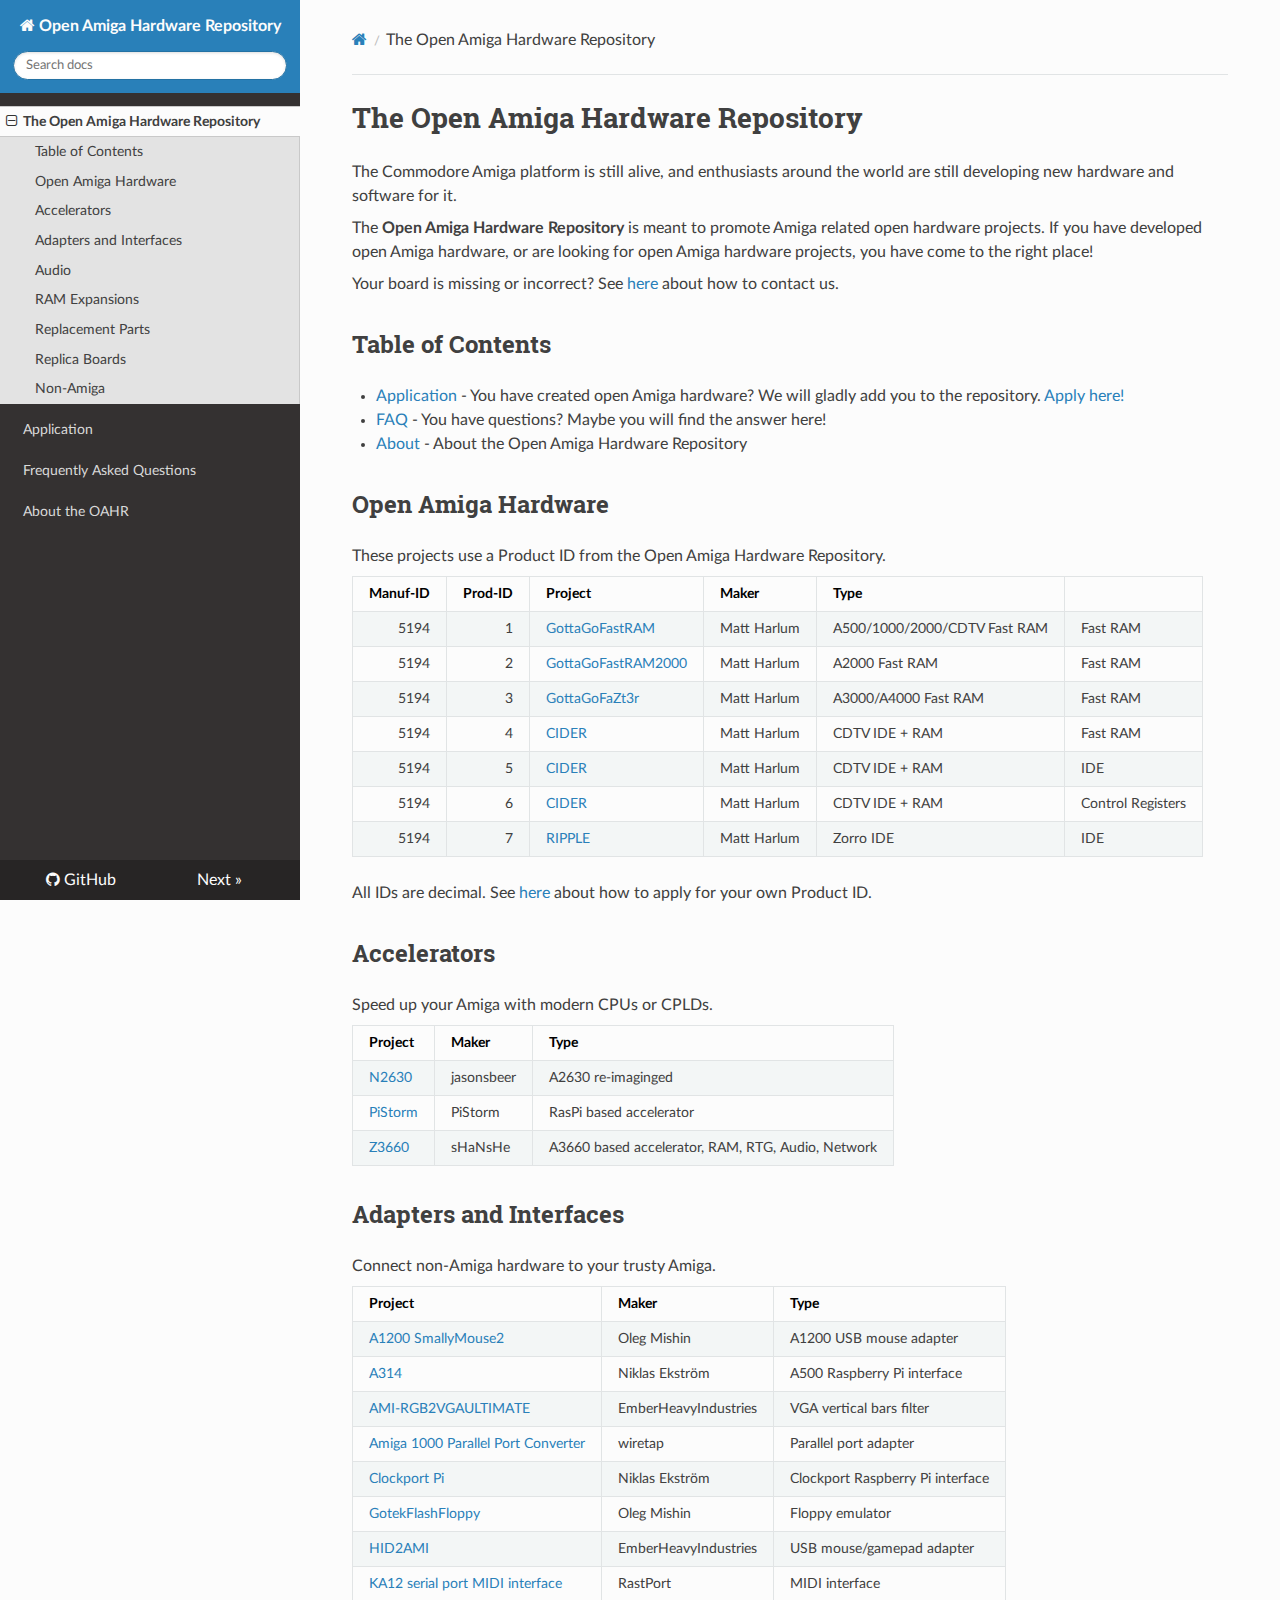
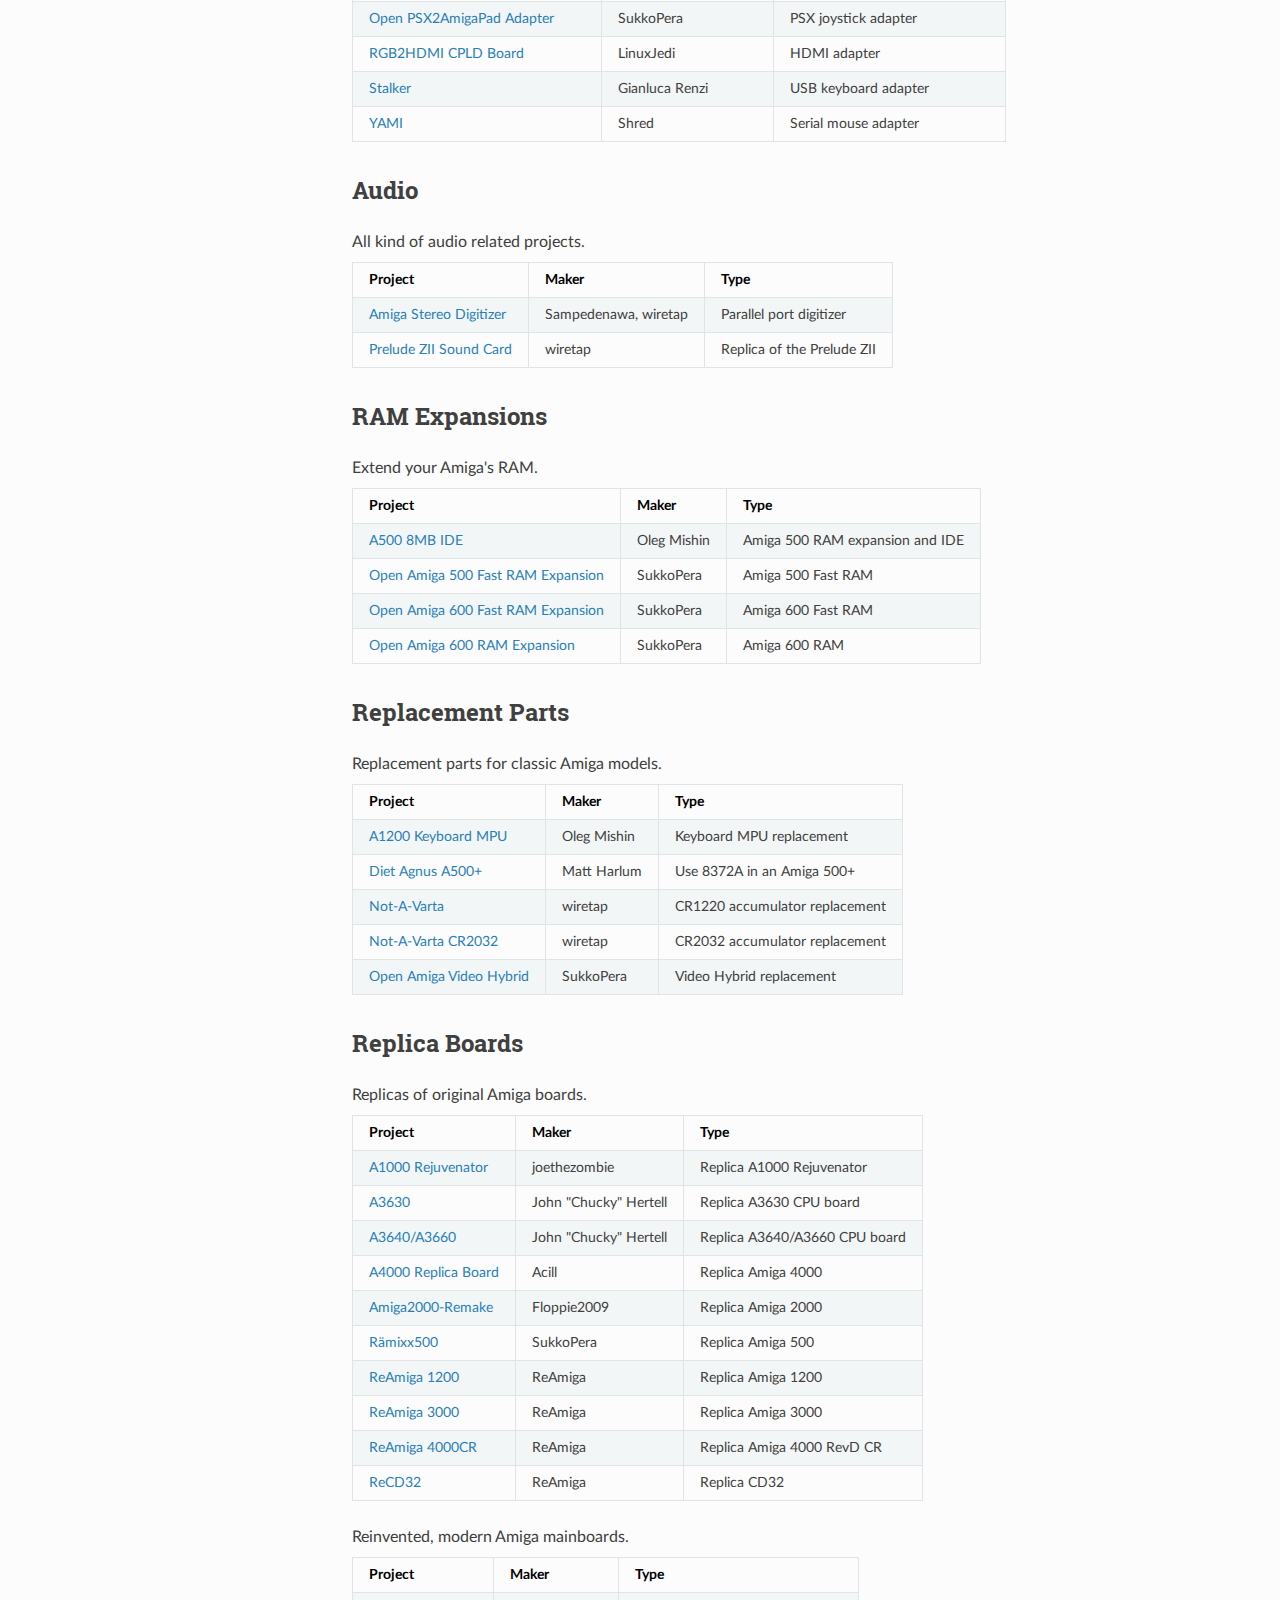
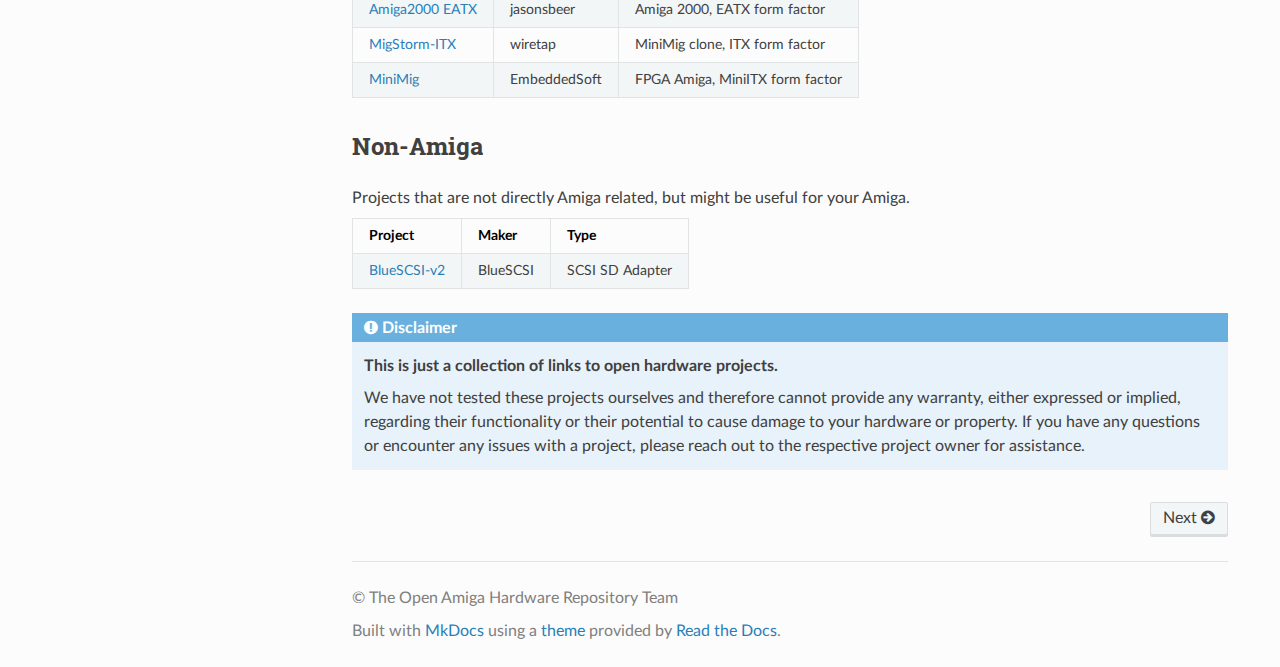
==== commit a44a7a80: "Typo fix" ====
--- a/docs/index.html
+++ b/docs/index.html
@@ -365,7 +365,7 @@
 <td>CR1220 accumulator replacement</td>
 </tr>
 <tr>
-<td><a href="https://github.com/wiretap-retro/Not-A-Varta-CR2032">Not-A-Varta CR2023</a></td>
+<td><a href="https://github.com/wiretap-retro/Not-A-Varta-CR2032">Not-A-Varta CR2032</a></td>
 <td>wiretap</td>
 <td>CR2032 accumulator replacement</td>
 </tr>
@@ -542,5 +542,5 @@
 
 <!--
 MkDocs version : 1.5.3
-Build Date UTC : 2024-04-18 08:47:39.738625+00:00
+Build Date UTC : 2024-04-18 14:30:25.975793+00:00
 -->
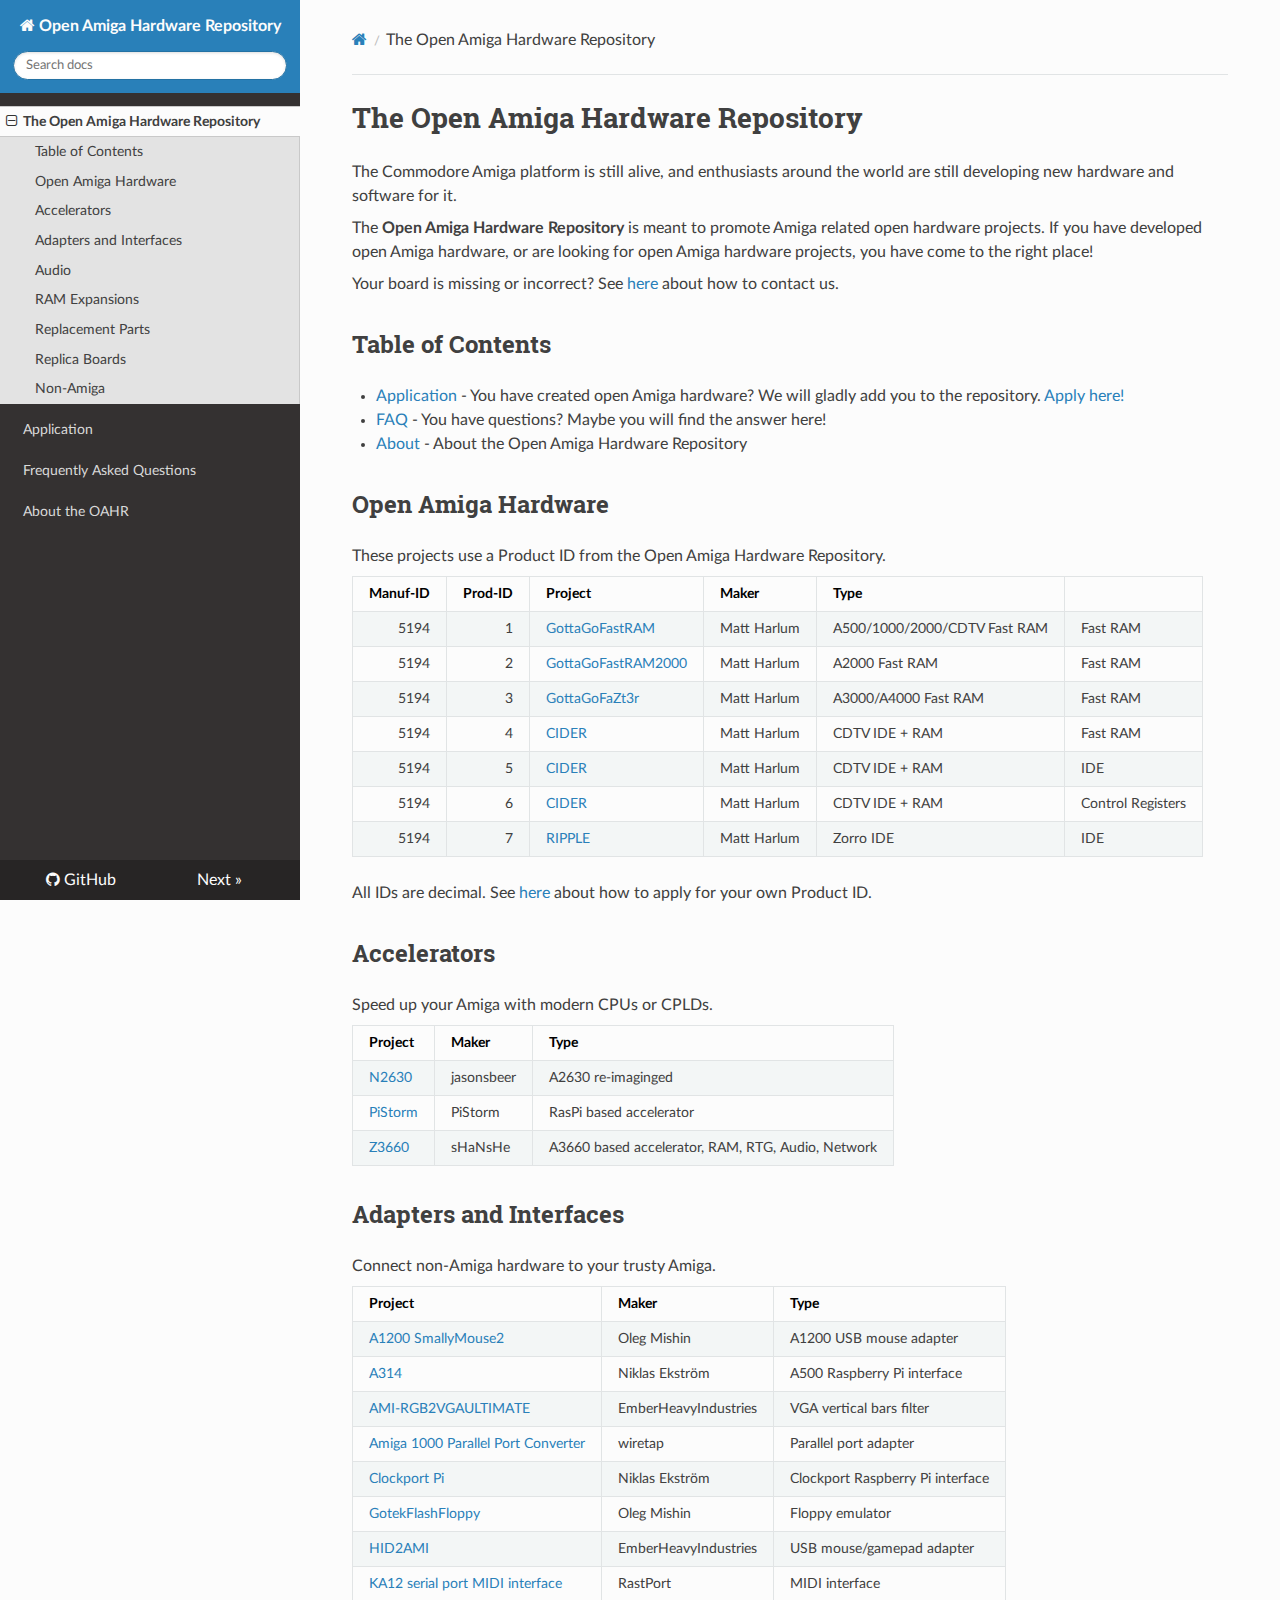
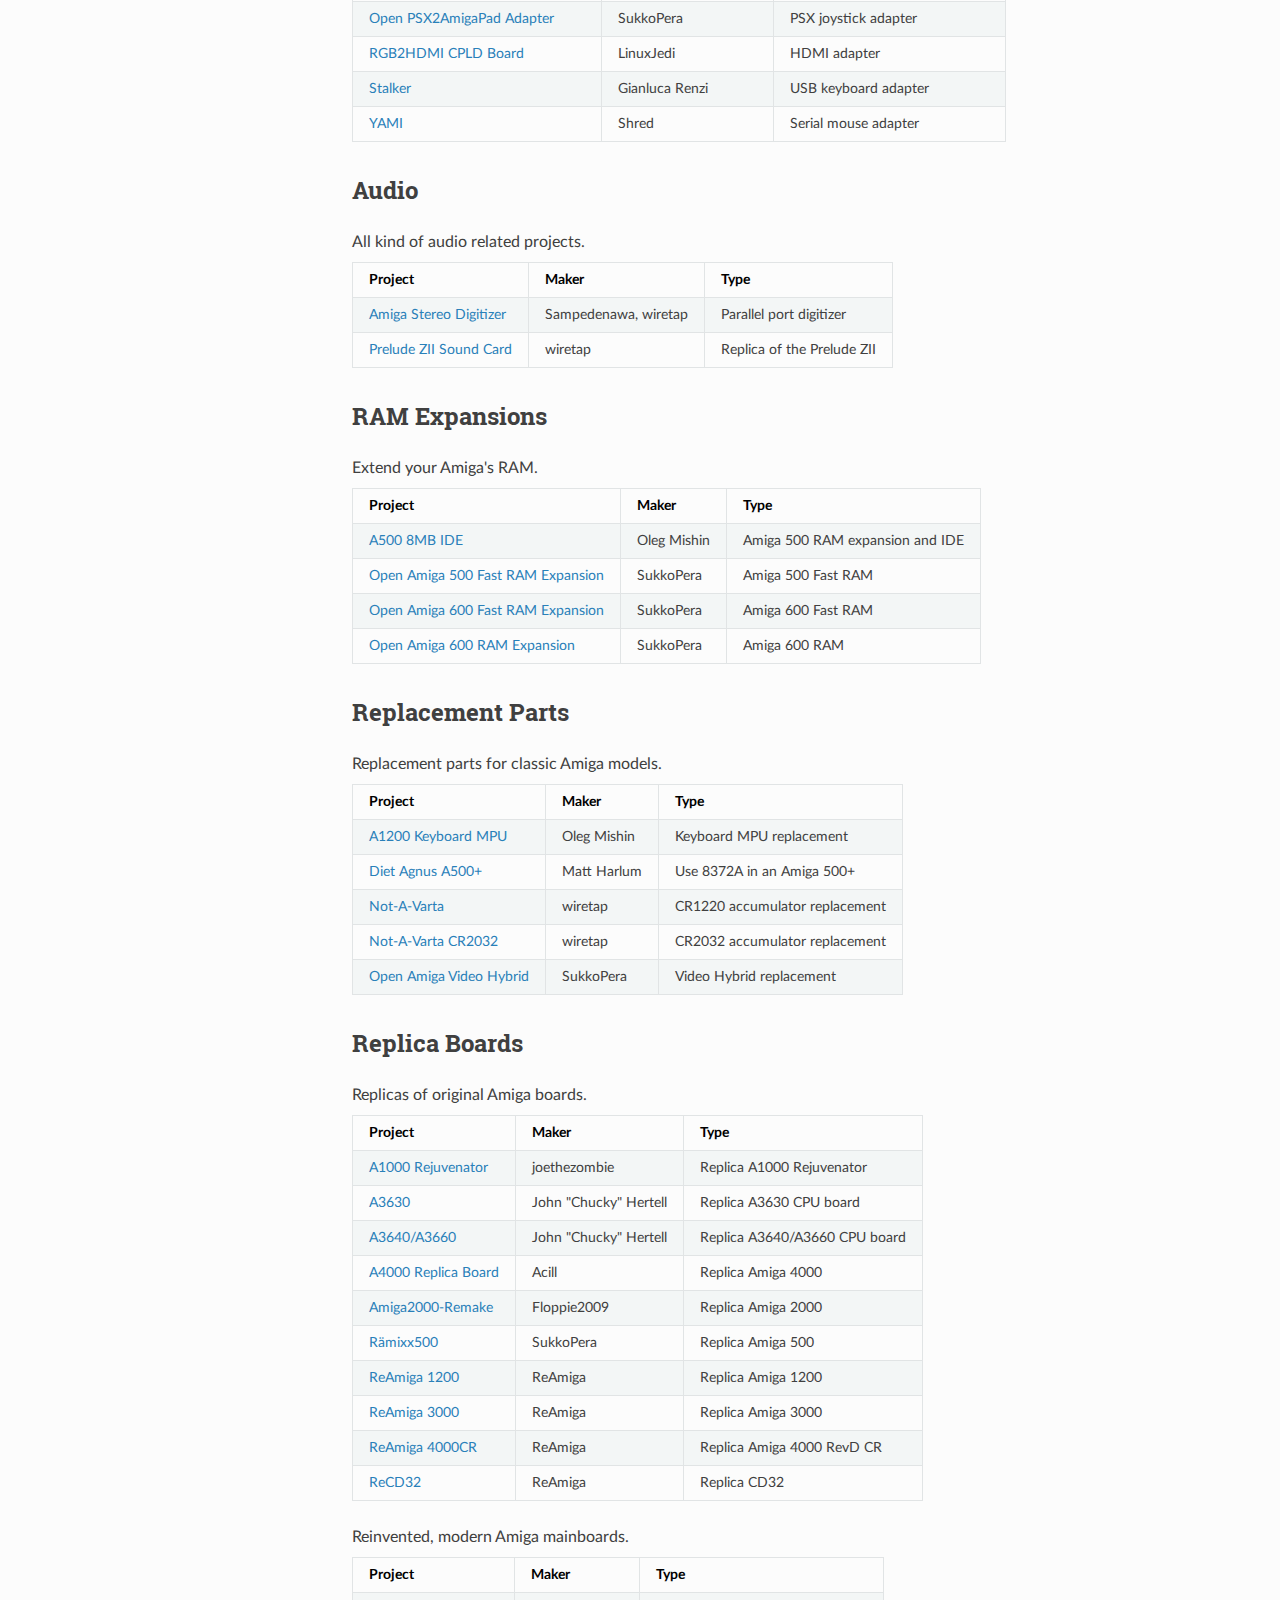
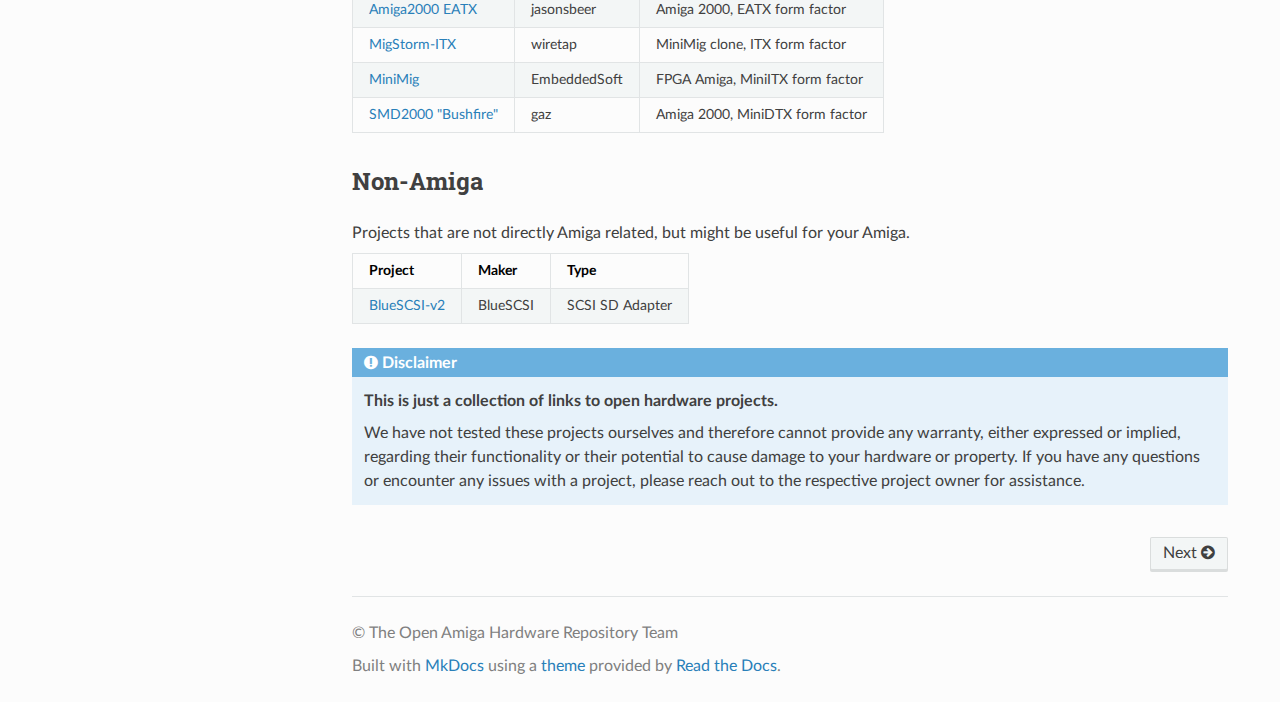
==== commit 81283423: "Add SMD2000 project" ====
--- a/docs/index.html
+++ b/docs/index.html
@@ -464,6 +464,11 @@
 <td>EmbeddedSoft</td>
 <td>FPGA Amiga, MiniITX form factor</td>
 </tr>
+<tr>
+<td><a href="https://github.com/gazzmaniac/SMD2000/">SMD2000 "Bushfire"</a></td>
+<td>gaz</td>
+<td>Amiga 2000, MiniDTX form factor</td>
+</tr>
 </tbody>
 </table>
 <h2 id="non-amiga">Non-Amiga<a class="headerlink" href="#non-amiga" title="Permanent link">&para;</a></h2>
@@ -542,5 +547,5 @@
 
 <!--
 MkDocs version : 1.5.3
-Build Date UTC : 2024-04-18 14:30:25.975793+00:00
+Build Date UTC : 2024-07-06 07:21:57.860400+00:00
 -->
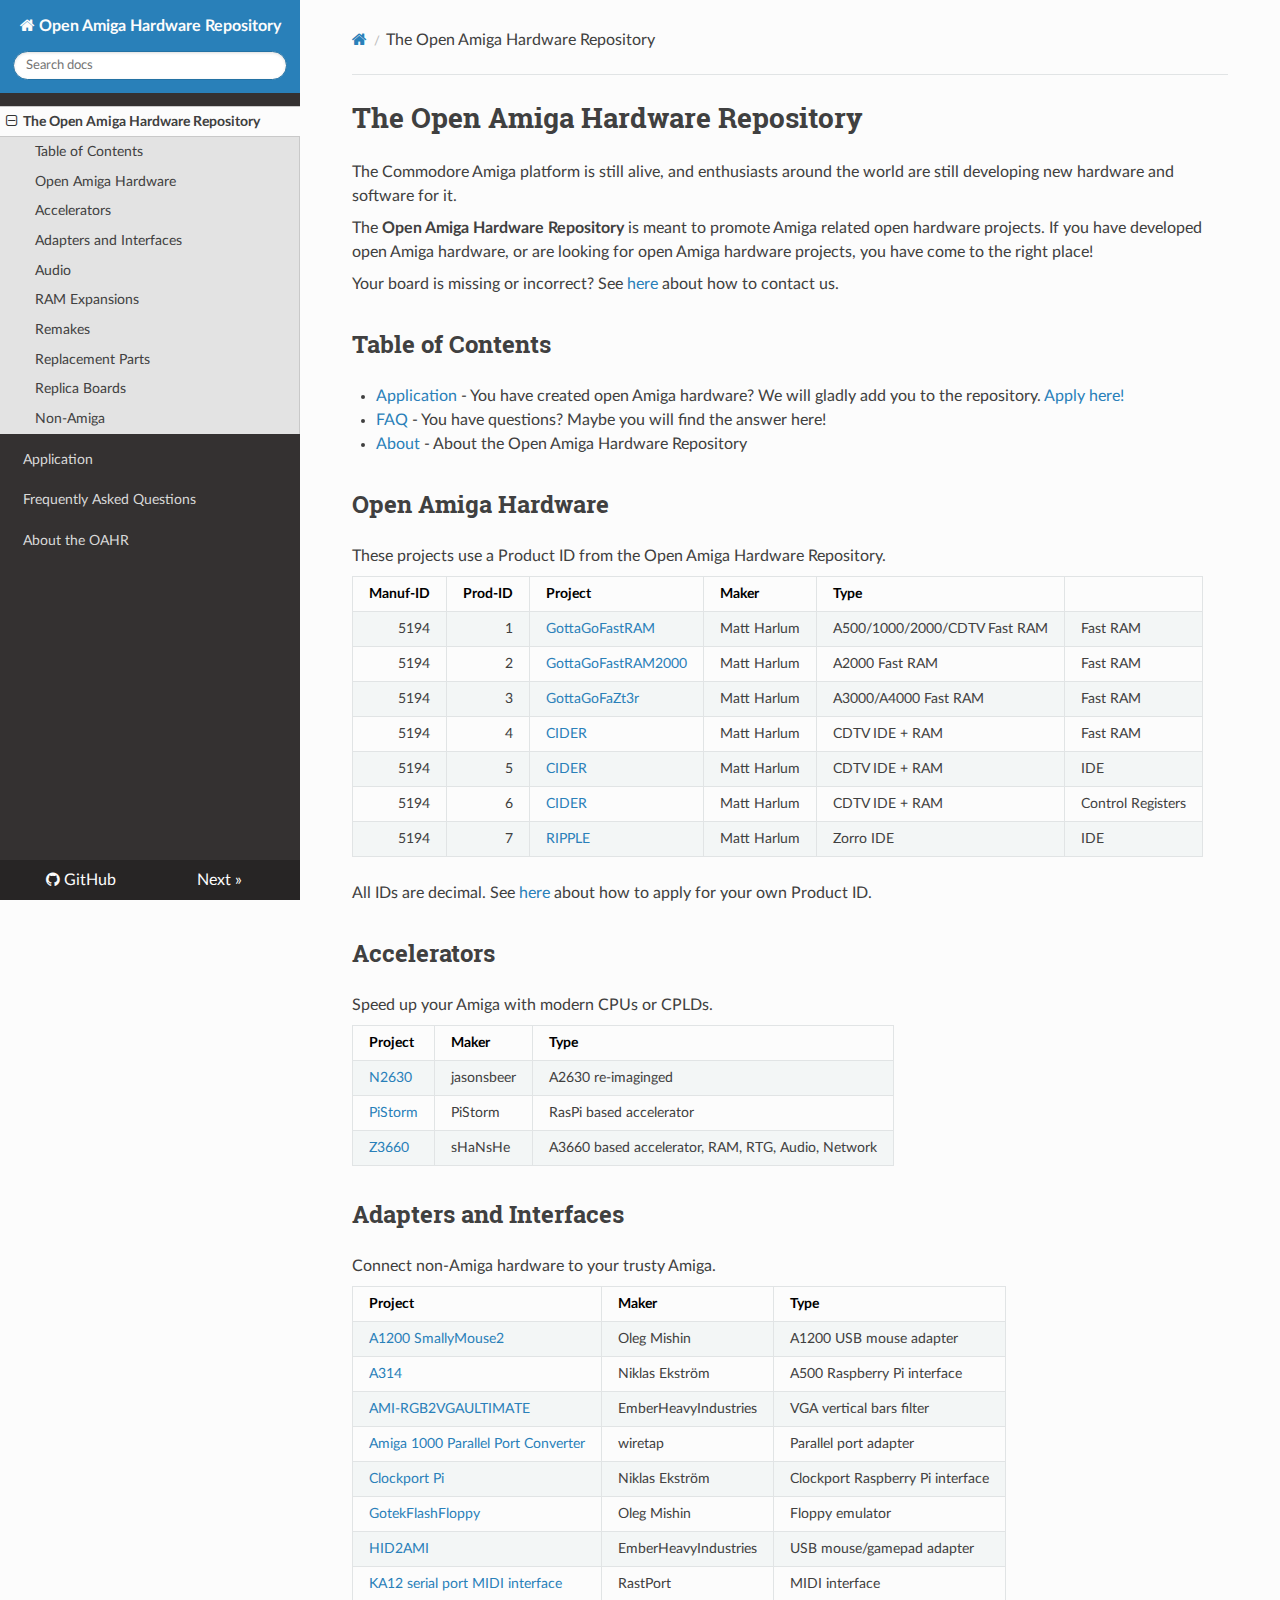
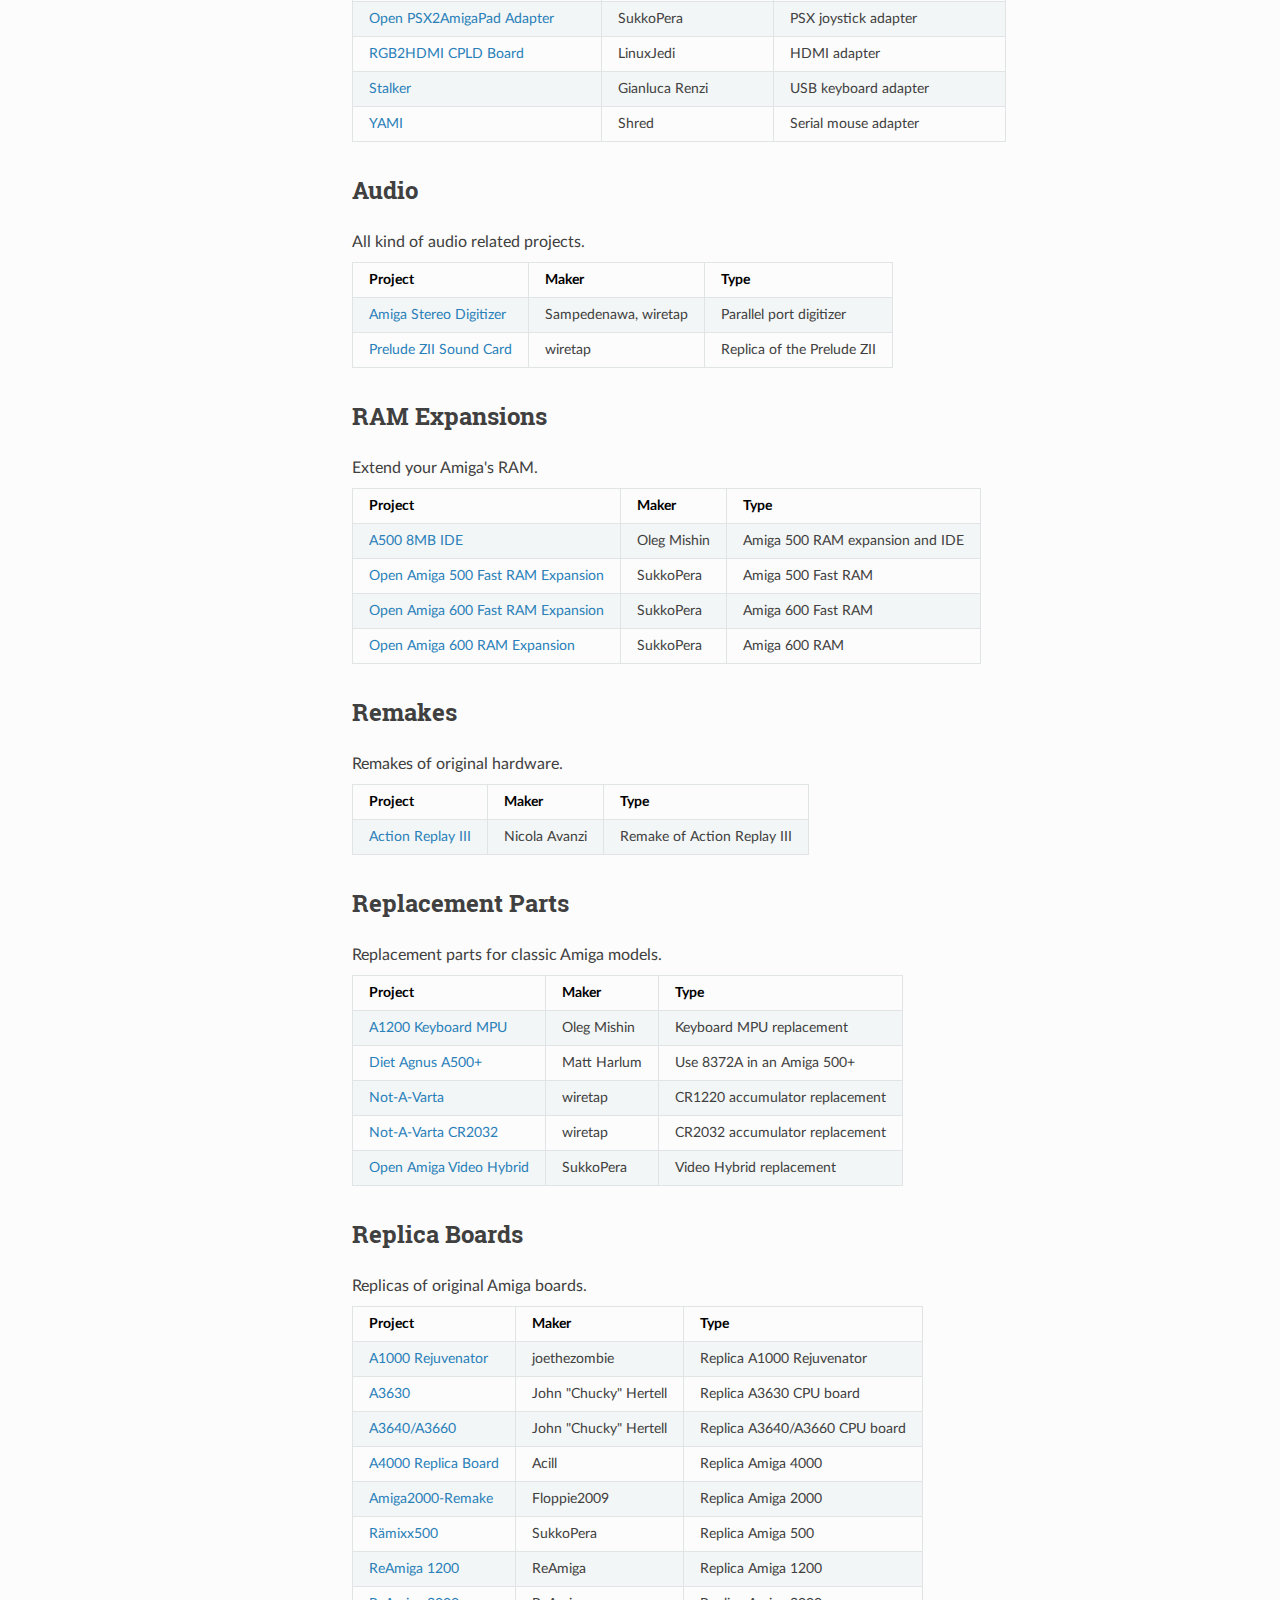
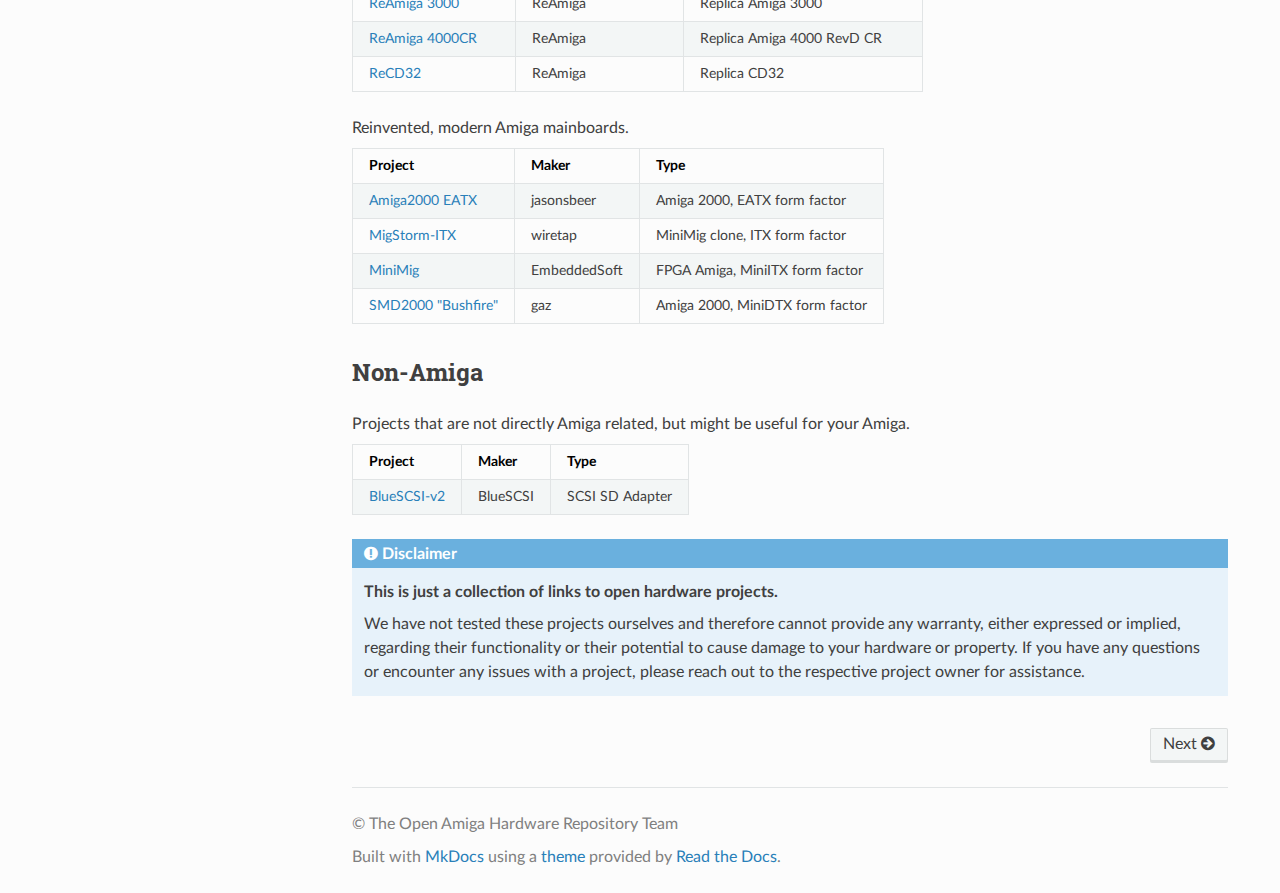
==== commit cceb4fe6: "Add AR3" ====
--- a/docs/index.html
+++ b/docs/index.html
@@ -53,6 +53,8 @@
     <li class="toctree-l2"><a class="reference internal" href="#audio">Audio</a>
     </li>
     <li class="toctree-l2"><a class="reference internal" href="#ram-expansions">RAM Expansions</a>
+    </li>
+    <li class="toctree-l2"><a class="reference internal" href="#remakes">Remakes</a>
     </li>
     <li class="toctree-l2"><a class="reference internal" href="#replacement-parts">Replacement Parts</a>
     </li>
@@ -338,6 +340,24 @@
 </tr>
 </tbody>
 </table>
+<h2 id="remakes">Remakes<a class="headerlink" href="#remakes" title="Permanent link">&para;</a></h2>
+<p>Remakes of original hardware.</p>
+<table>
+<thead>
+<tr>
+<th>Project</th>
+<th>Maker</th>
+<th>Type</th>
+</tr>
+</thead>
+<tbody>
+<tr>
+<td><a href="https://github.com/na103/ar3">Action Replay III</a></td>
+<td>Nicola Avanzi</td>
+<td>Remake of Action Replay III</td>
+</tr>
+</tbody>
+</table>
 <h2 id="replacement-parts">Replacement Parts<a class="headerlink" href="#replacement-parts" title="Permanent link">&para;</a></h2>
 <p>Replacement parts for classic Amiga models.</p>
 <table>
@@ -547,5 +567,5 @@
 
 <!--
 MkDocs version : 1.5.3
-Build Date UTC : 2024-07-06 07:21:57.860400+00:00
+Build Date UTC : 2024-07-24 18:21:40.302645+00:00
 -->
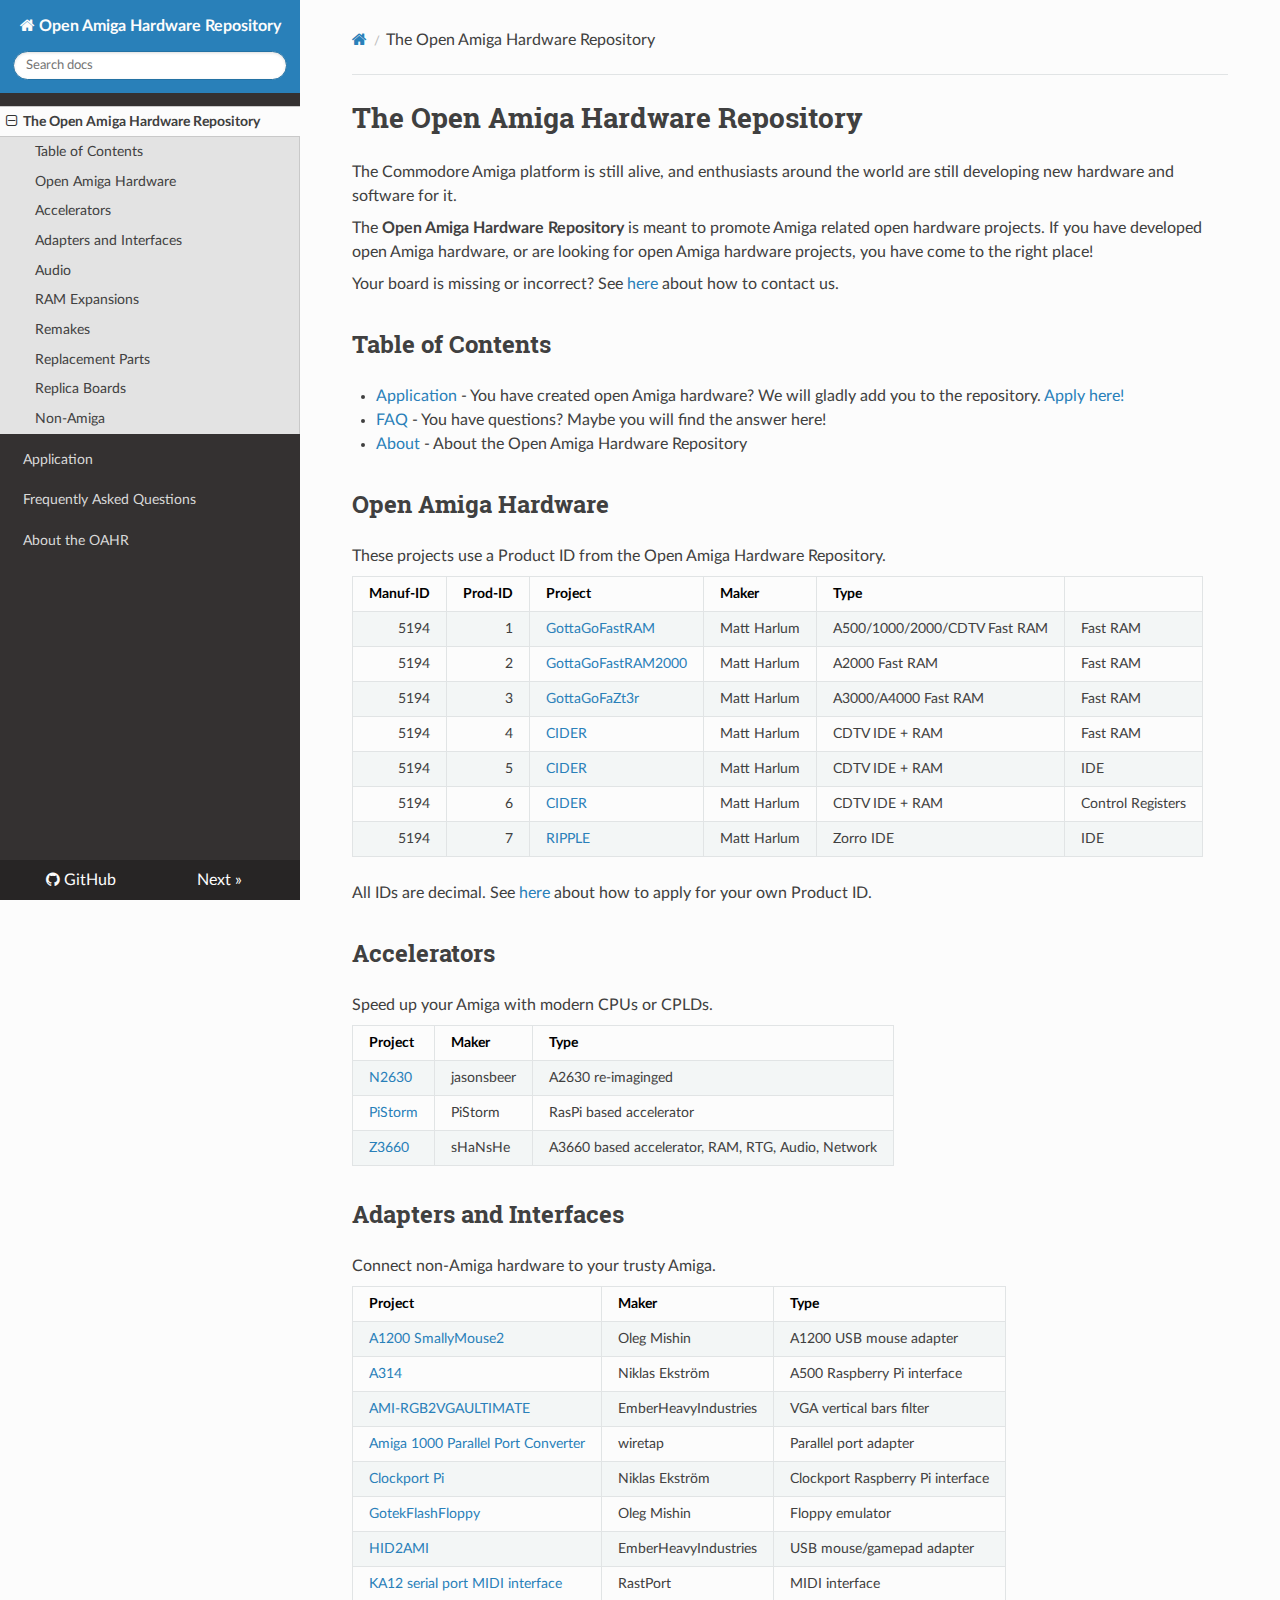
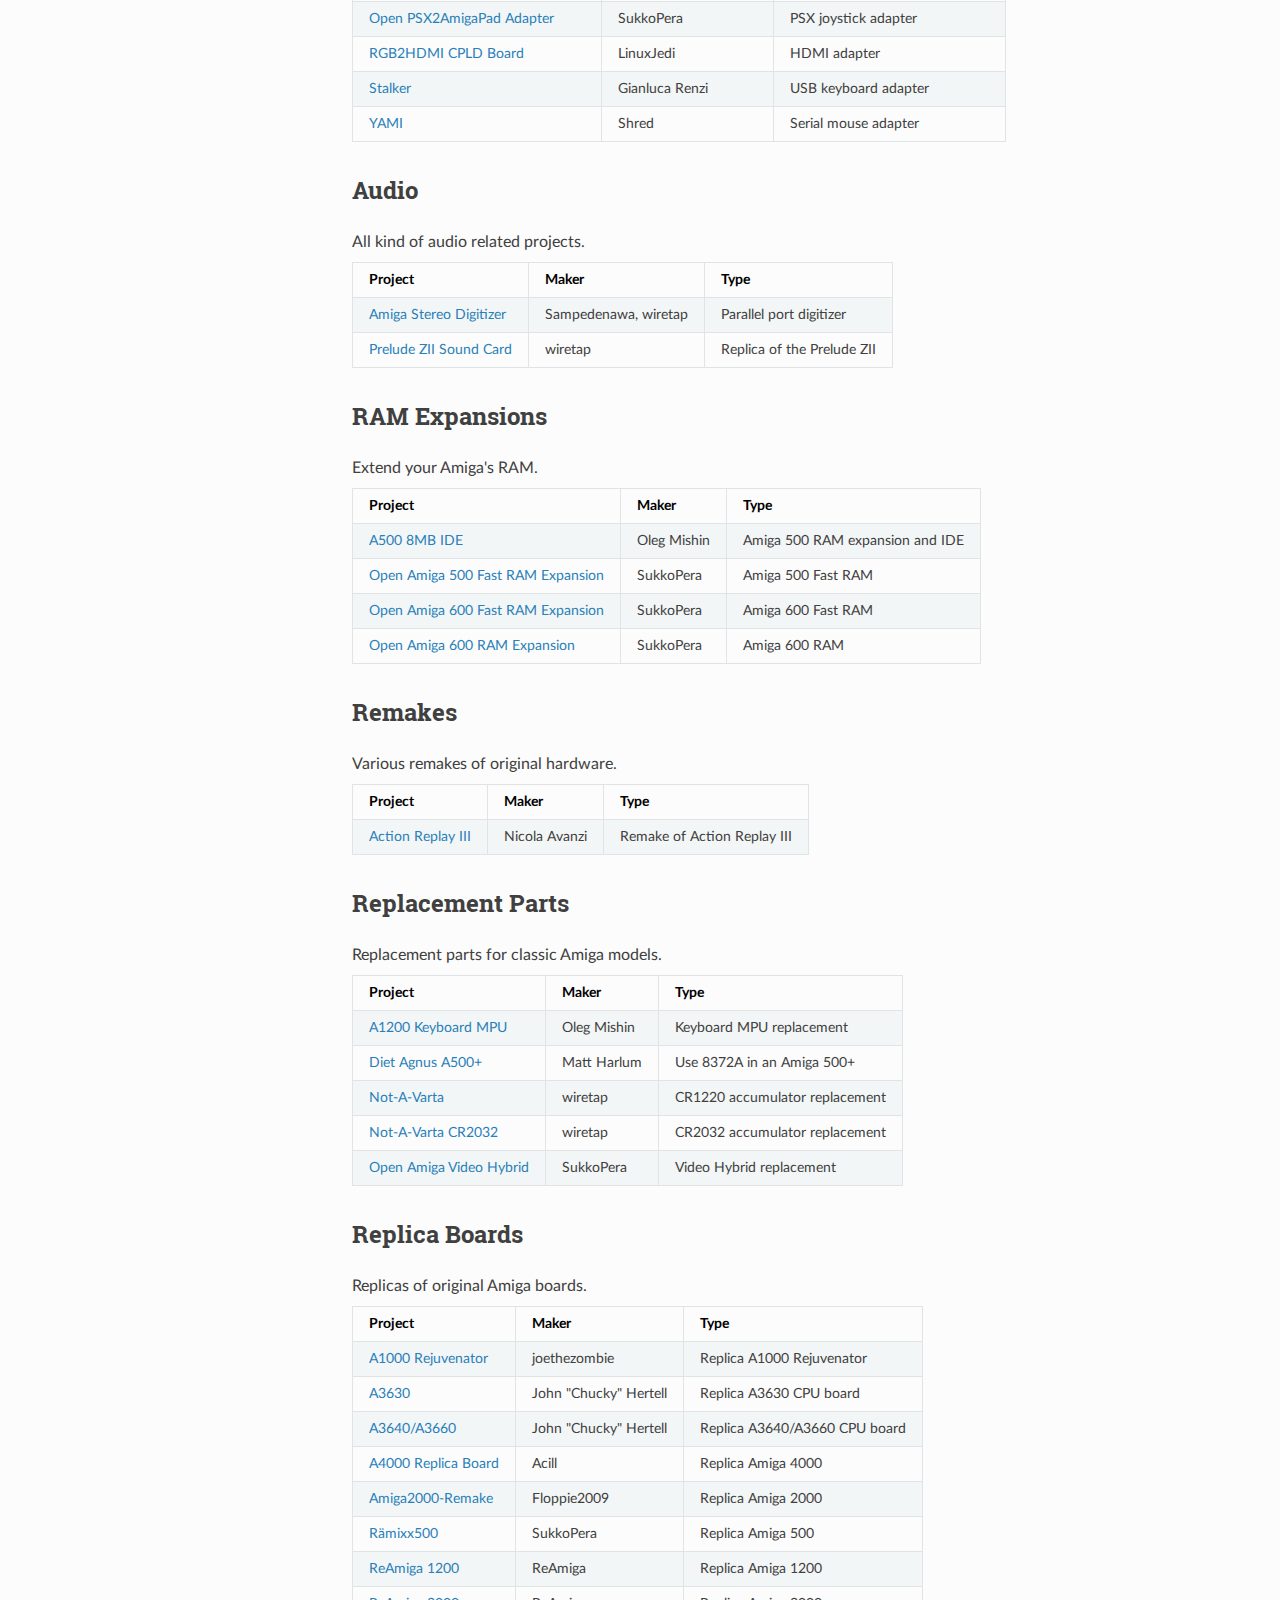
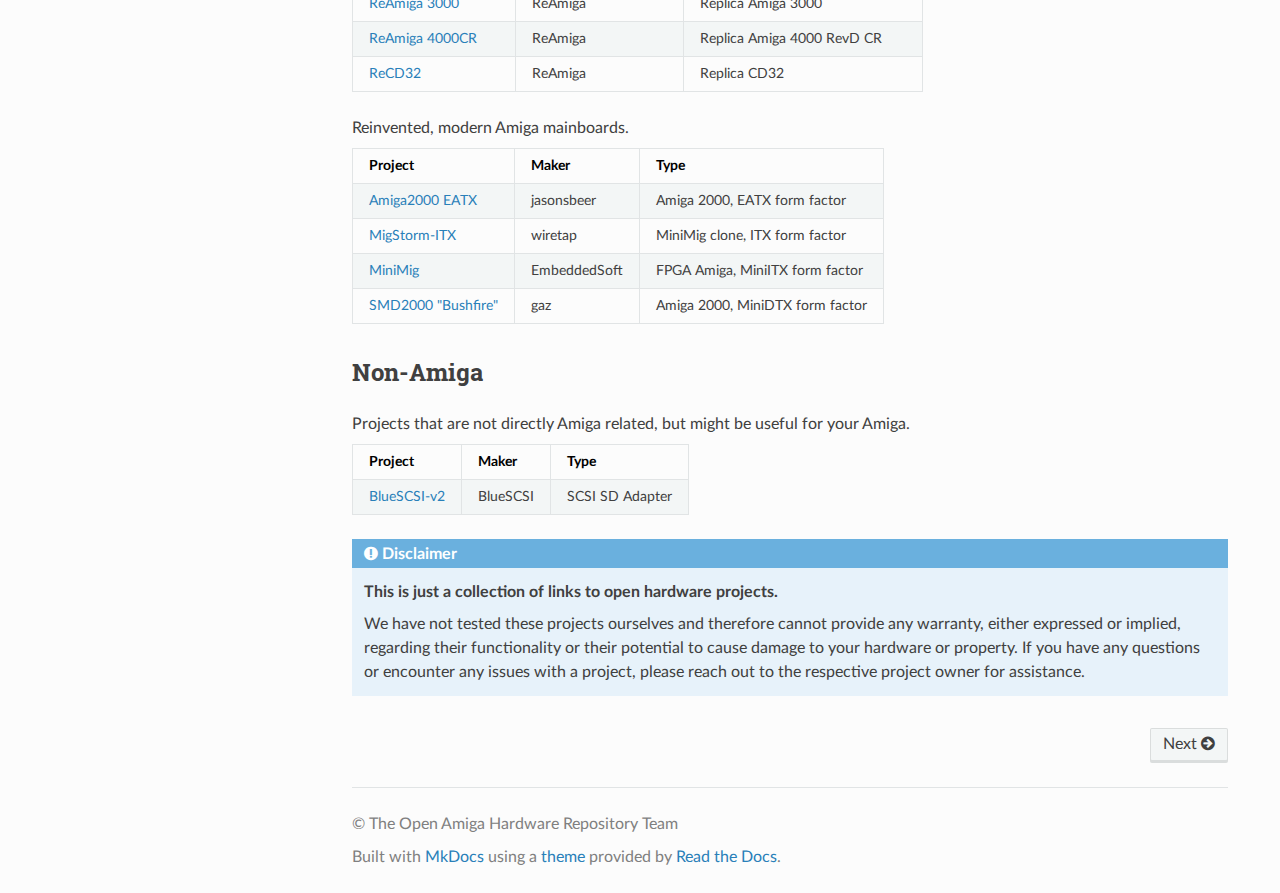
==== commit 0d50acb7: "Wording" ====
--- a/docs/index.html
+++ b/docs/index.html
@@ -341,7 +341,7 @@
 </tbody>
 </table>
 <h2 id="remakes">Remakes<a class="headerlink" href="#remakes" title="Permanent link">&para;</a></h2>
-<p>Remakes of original hardware.</p>
+<p>Various remakes of original hardware.</p>
 <table>
 <thead>
 <tr>
@@ -567,5 +567,5 @@
 
 <!--
 MkDocs version : 1.5.3
-Build Date UTC : 2024-07-24 18:21:40.302645+00:00
+Build Date UTC : 2024-07-24 18:27:09.369592+00:00
 -->
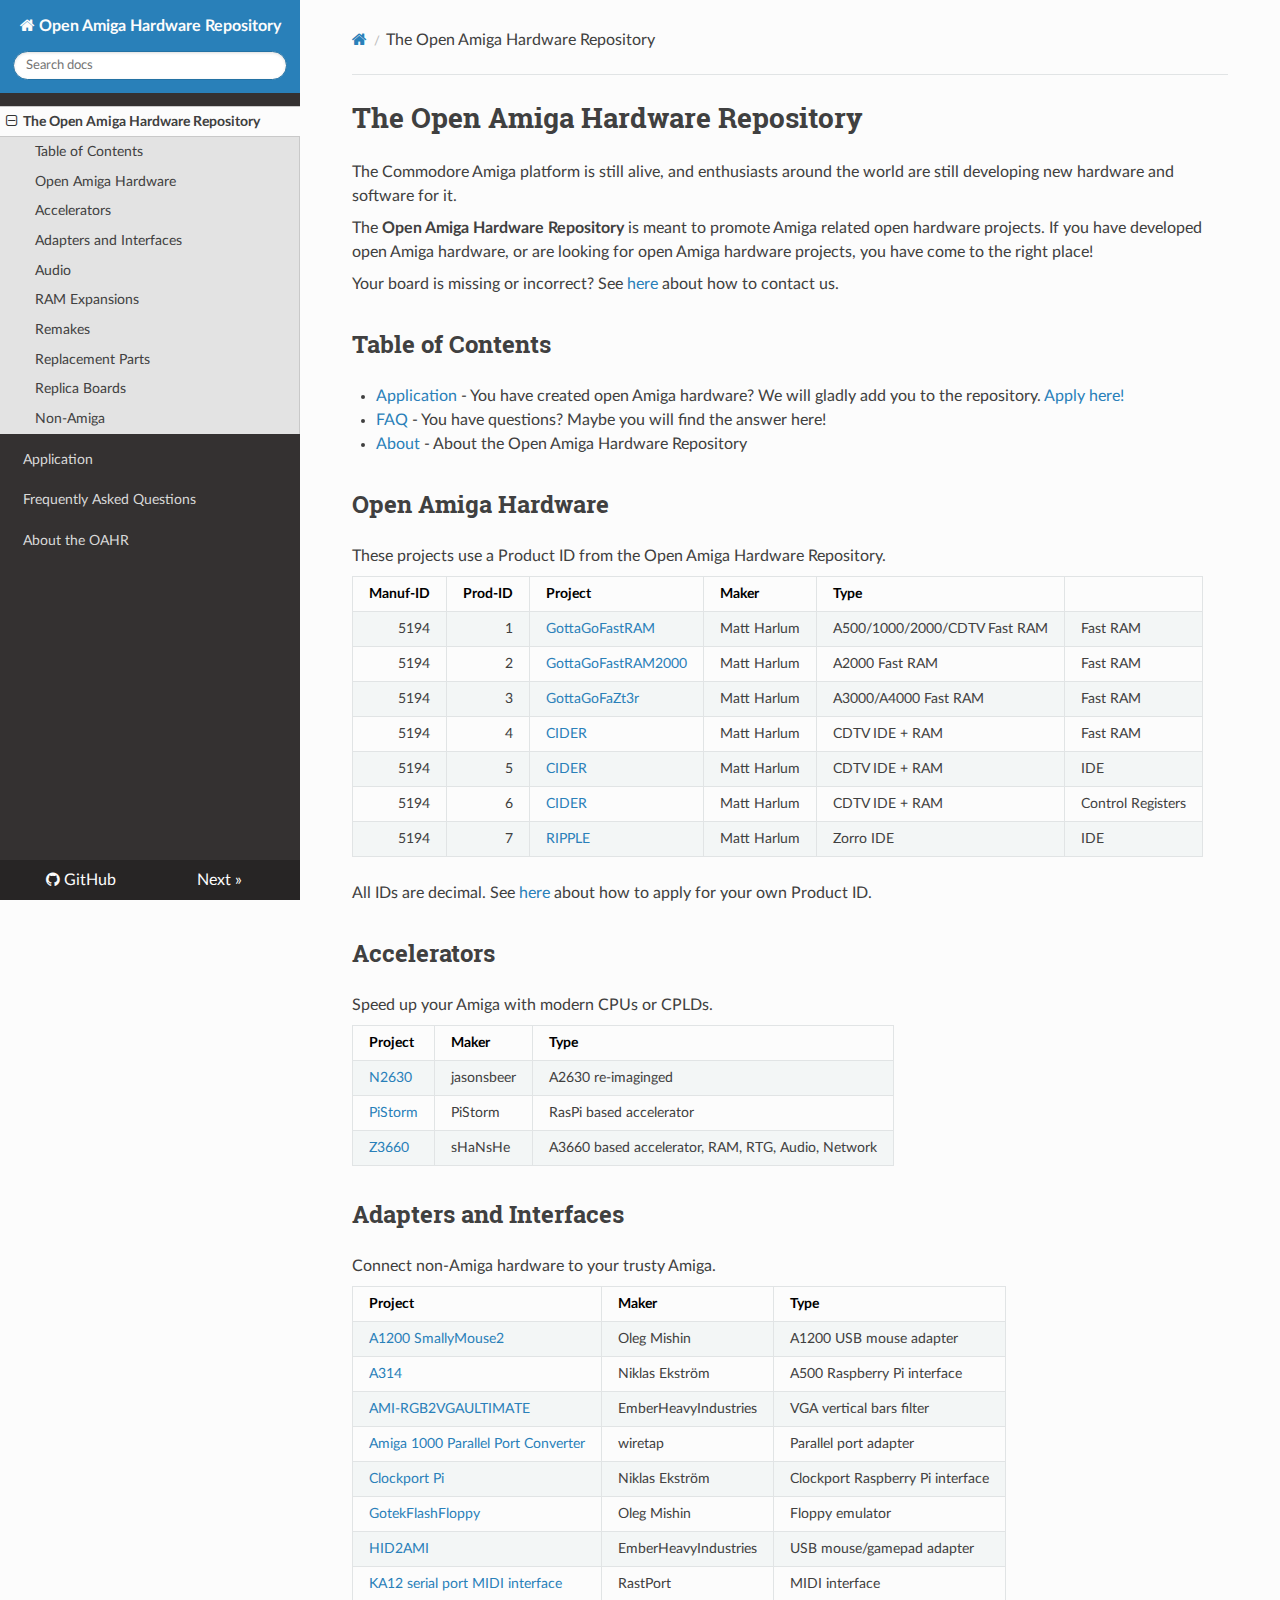
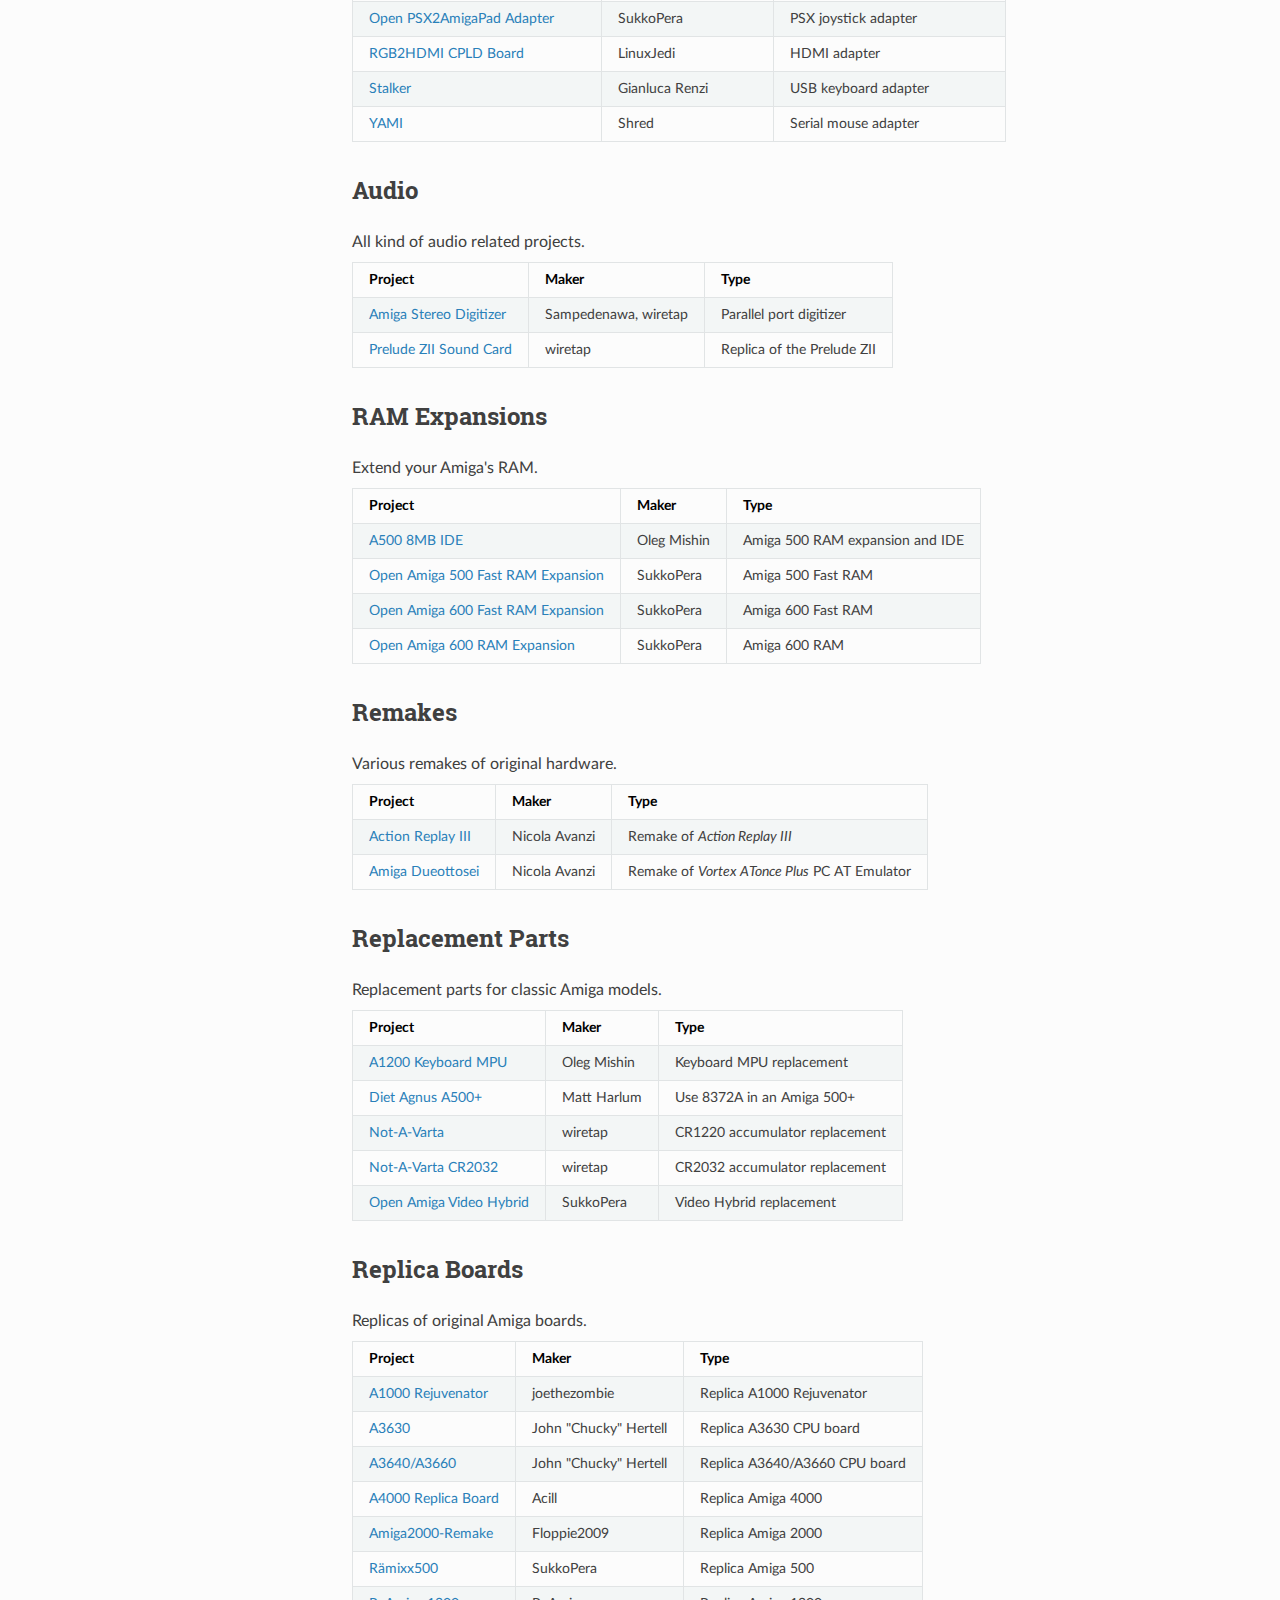
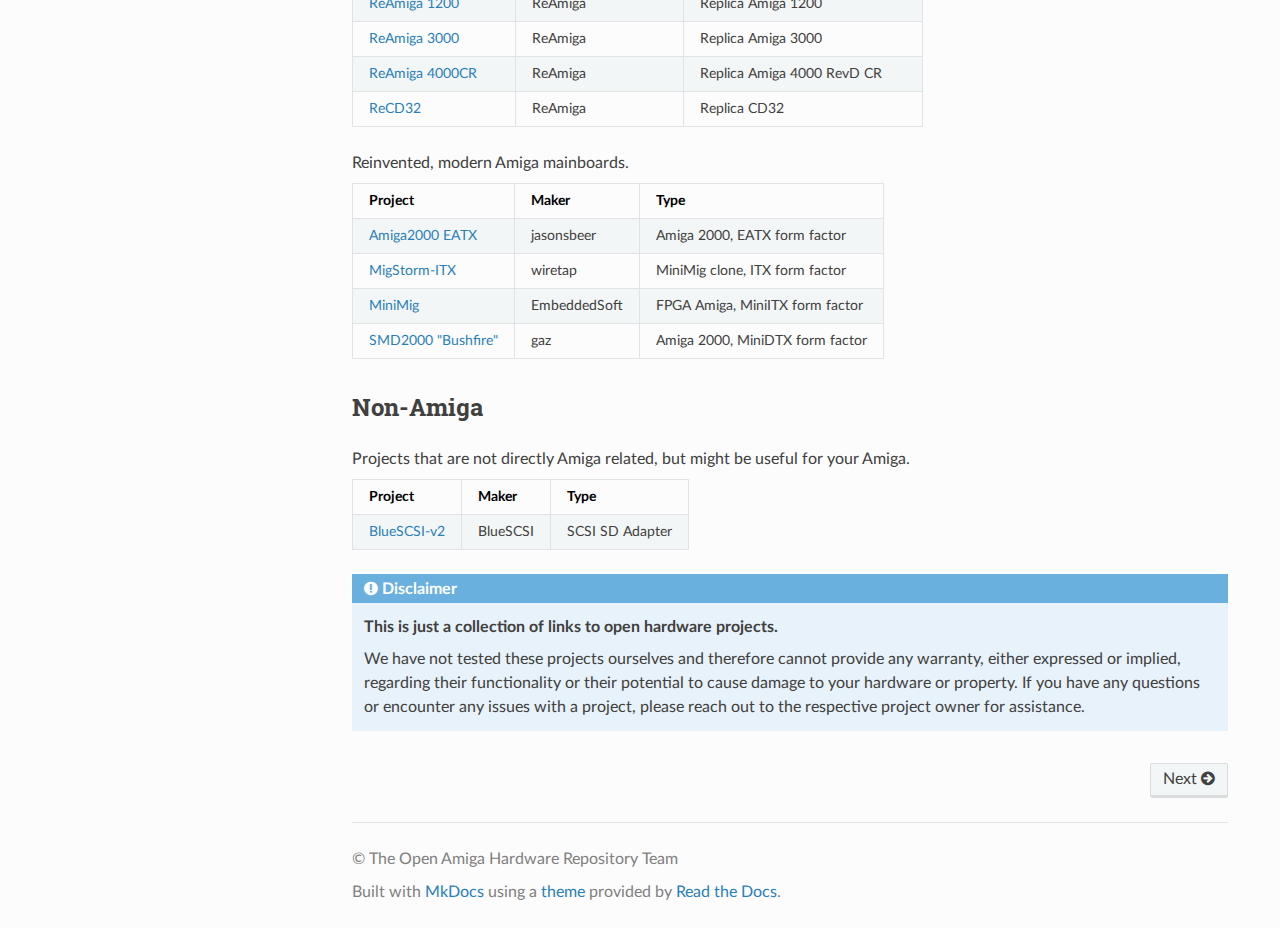
==== commit 7565c545: "Add Amiga Dueottosei" ====
--- a/docs/index.html
+++ b/docs/index.html
@@ -354,7 +354,12 @@
 <tr>
 <td><a href="https://github.com/na103/ar3">Action Replay III</a></td>
 <td>Nicola Avanzi</td>
-<td>Remake of Action Replay III</td>
+<td>Remake of <em>Action Replay III</em></td>
+</tr>
+<tr>
+<td><a href="https://github.com/na103/Dueottosei">Amiga Dueottosei</a></td>
+<td>Nicola Avanzi</td>
+<td>Remake of <em>Vortex ATonce Plus</em> PC AT Emulator</td>
 </tr>
 </tbody>
 </table>
@@ -567,5 +572,5 @@
 
 <!--
 MkDocs version : 1.5.3
-Build Date UTC : 2024-07-24 18:27:09.369592+00:00
+Build Date UTC : 2024-07-26 05:00:46.559362+00:00
 -->
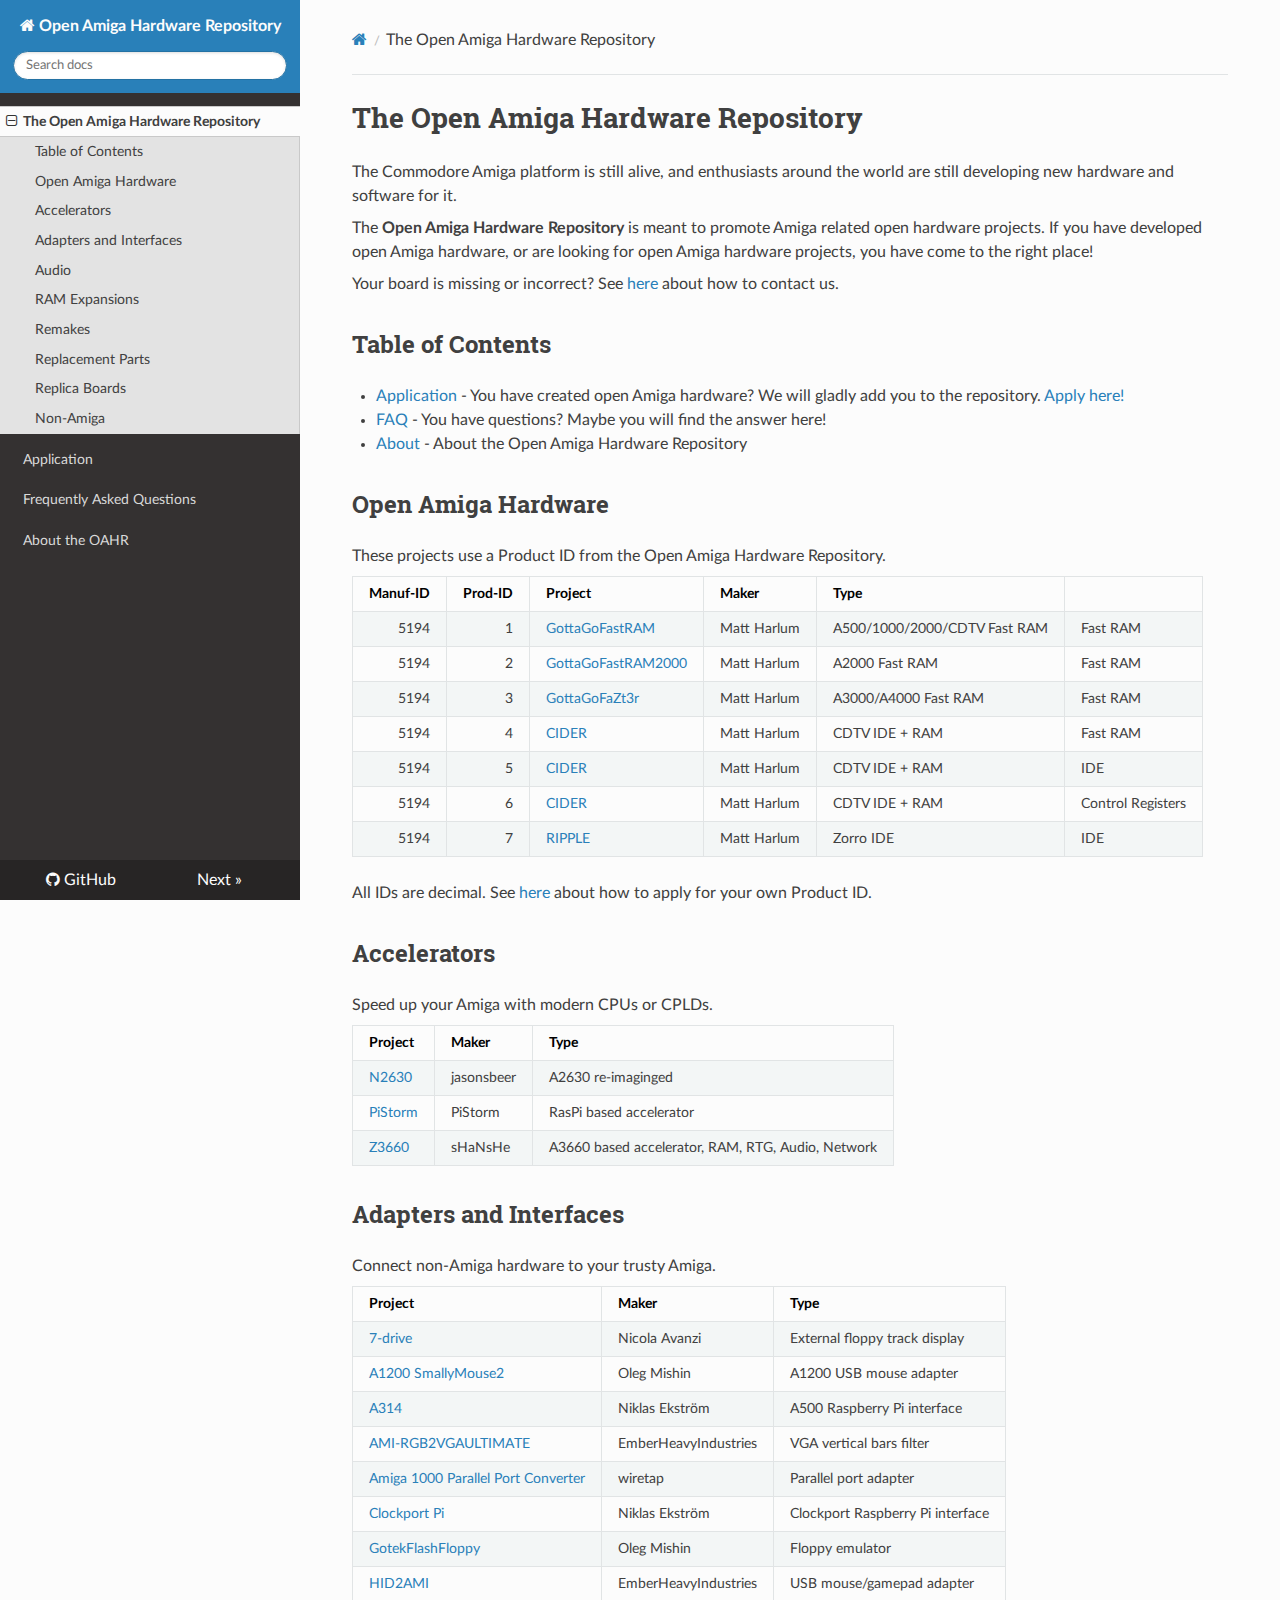
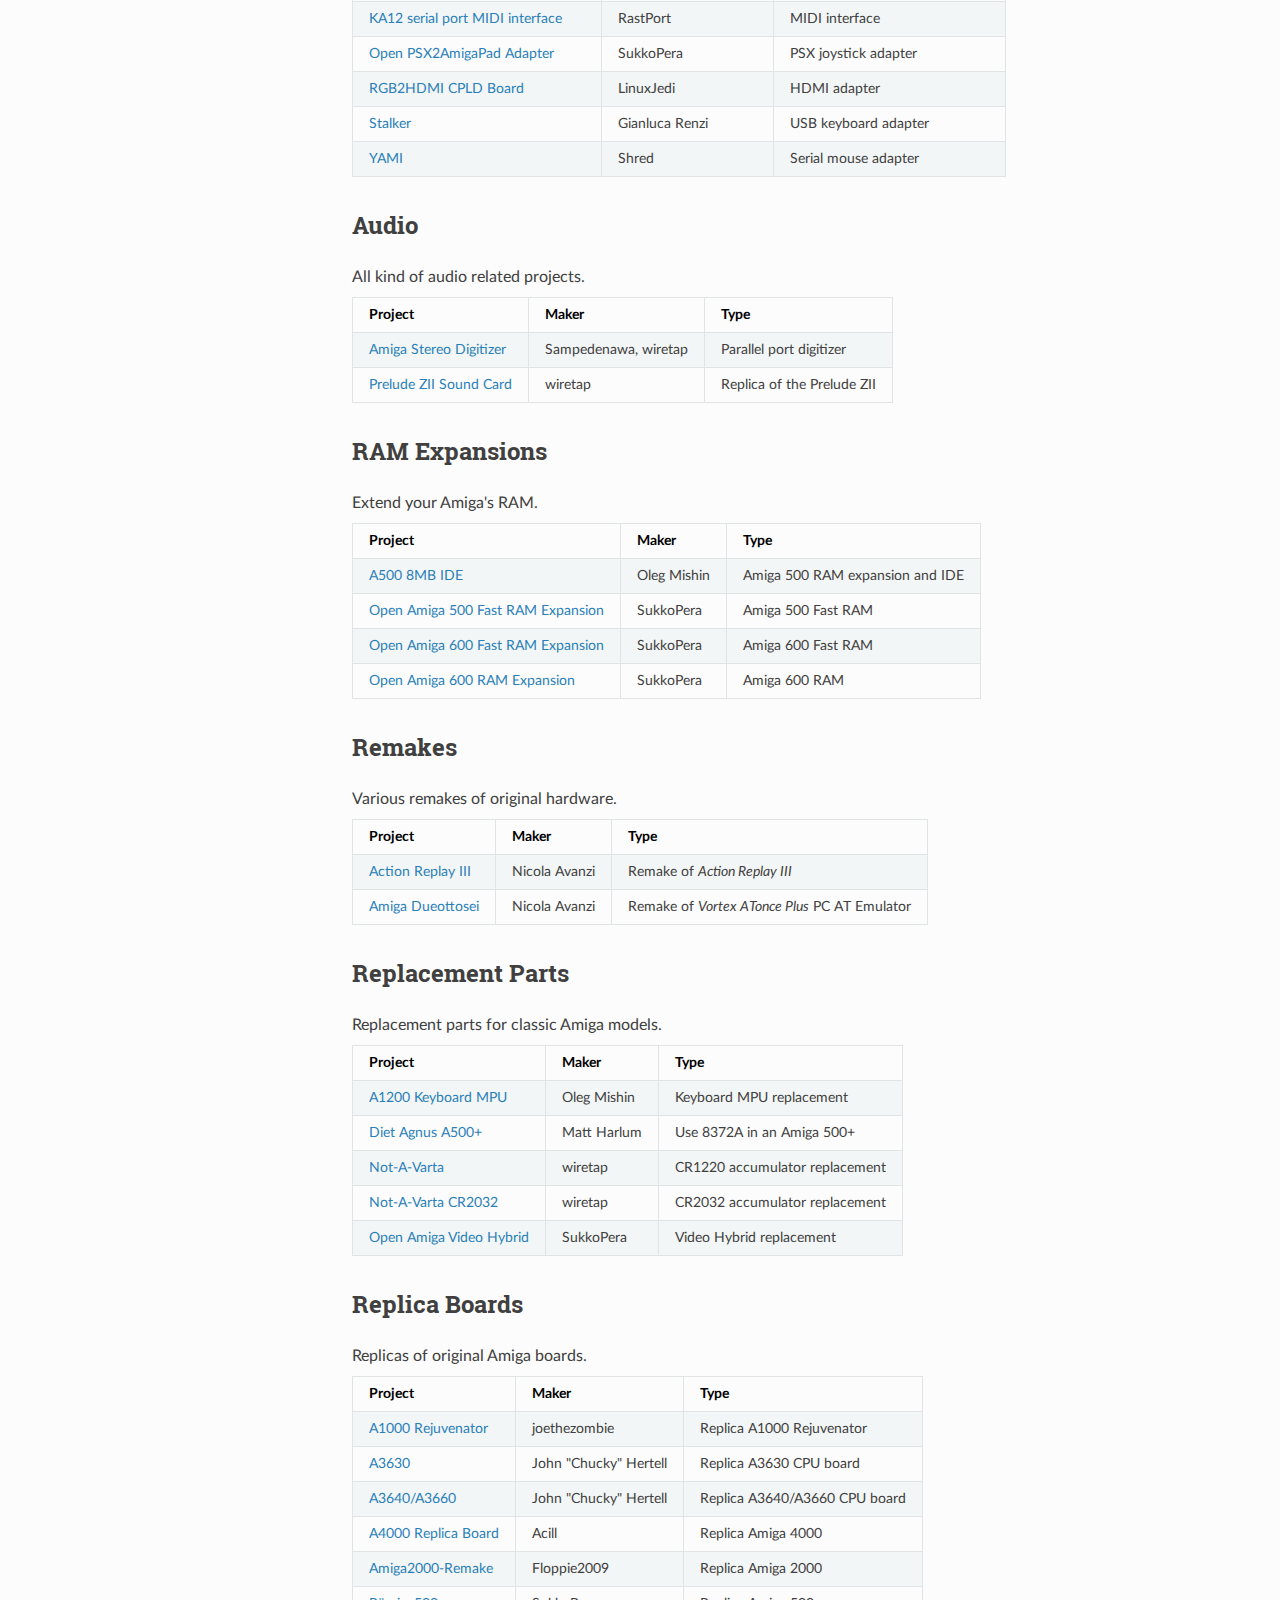
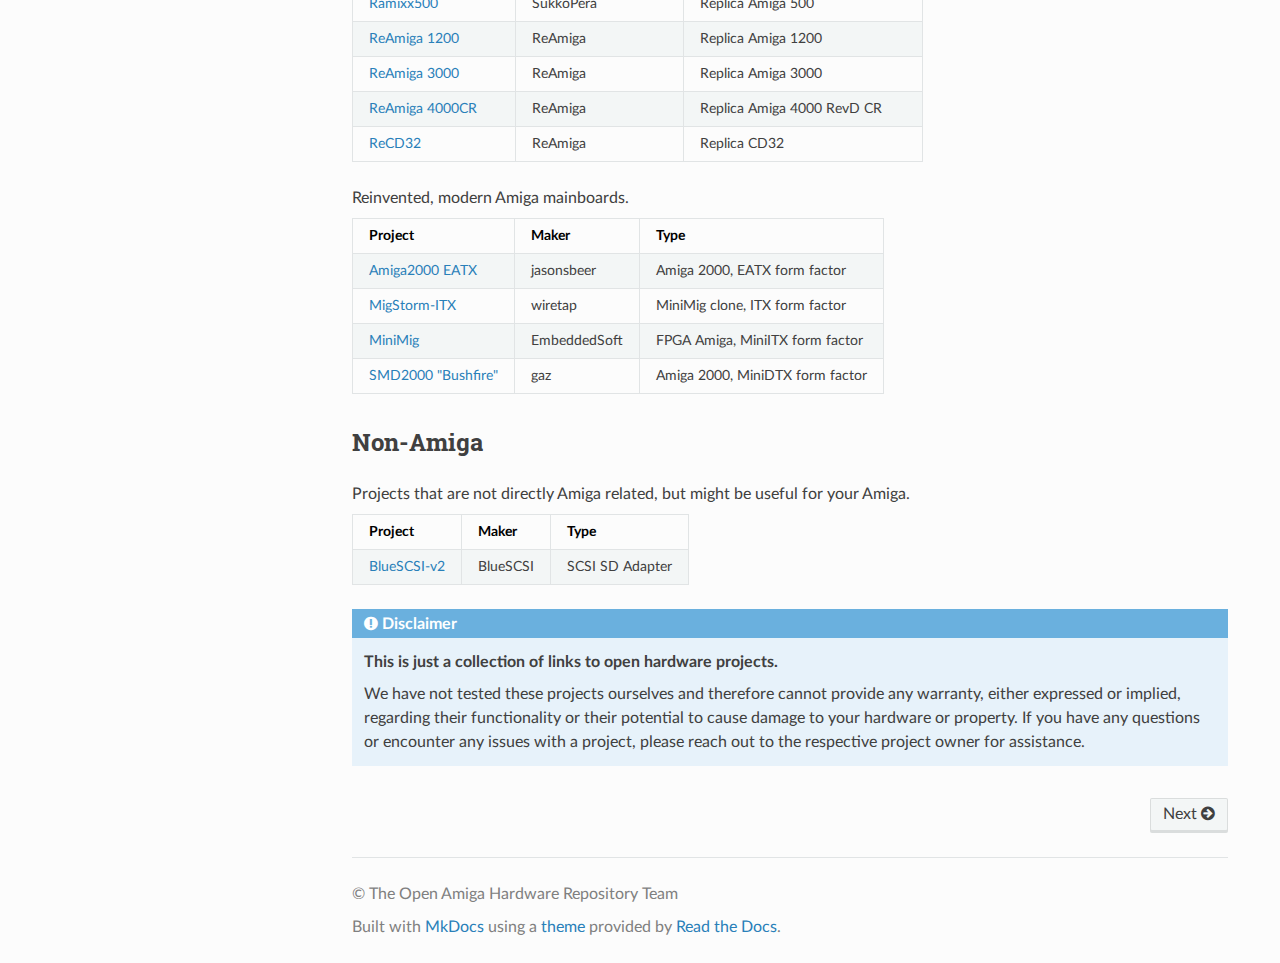
==== commit cad7695a: "Add 7-drive" ====
--- a/docs/index.html
+++ b/docs/index.html
@@ -223,6 +223,11 @@
 </thead>
 <tbody>
 <tr>
+<td><a href="https://github.com/na103/7-drive">7-drive</a></td>
+<td>Nicola Avanzi</td>
+<td>External floppy track display</td>
+</tr>
+<tr>
 <td><a href="https://github.com/OlegMishin/A1200-SmallyMouse2">A1200 SmallyMouse2</a></td>
 <td>Oleg Mishin</td>
 <td>A1200 USB mouse adapter</td>
@@ -572,5 +577,5 @@
 
 <!--
 MkDocs version : 1.5.3
-Build Date UTC : 2024-07-26 05:00:46.559362+00:00
+Build Date UTC : 2024-07-26 05:13:02.210444+00:00
 -->
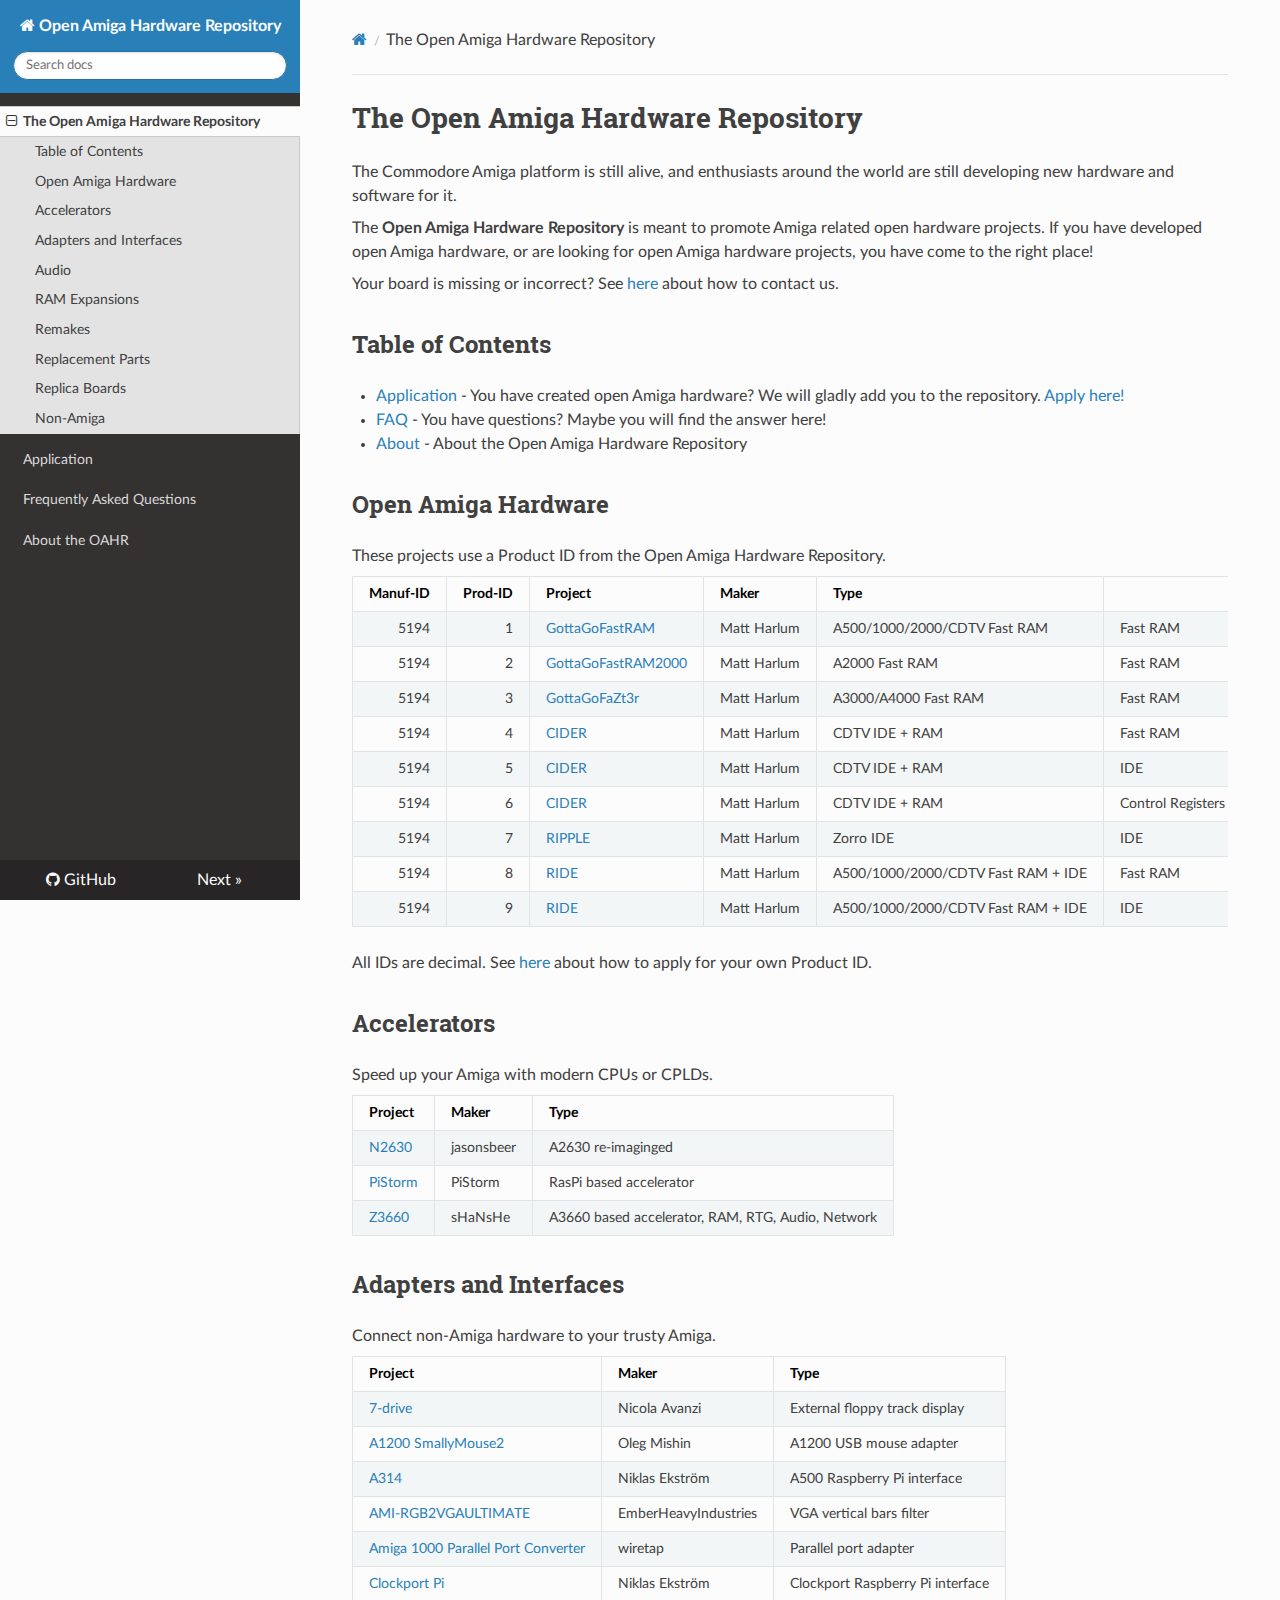
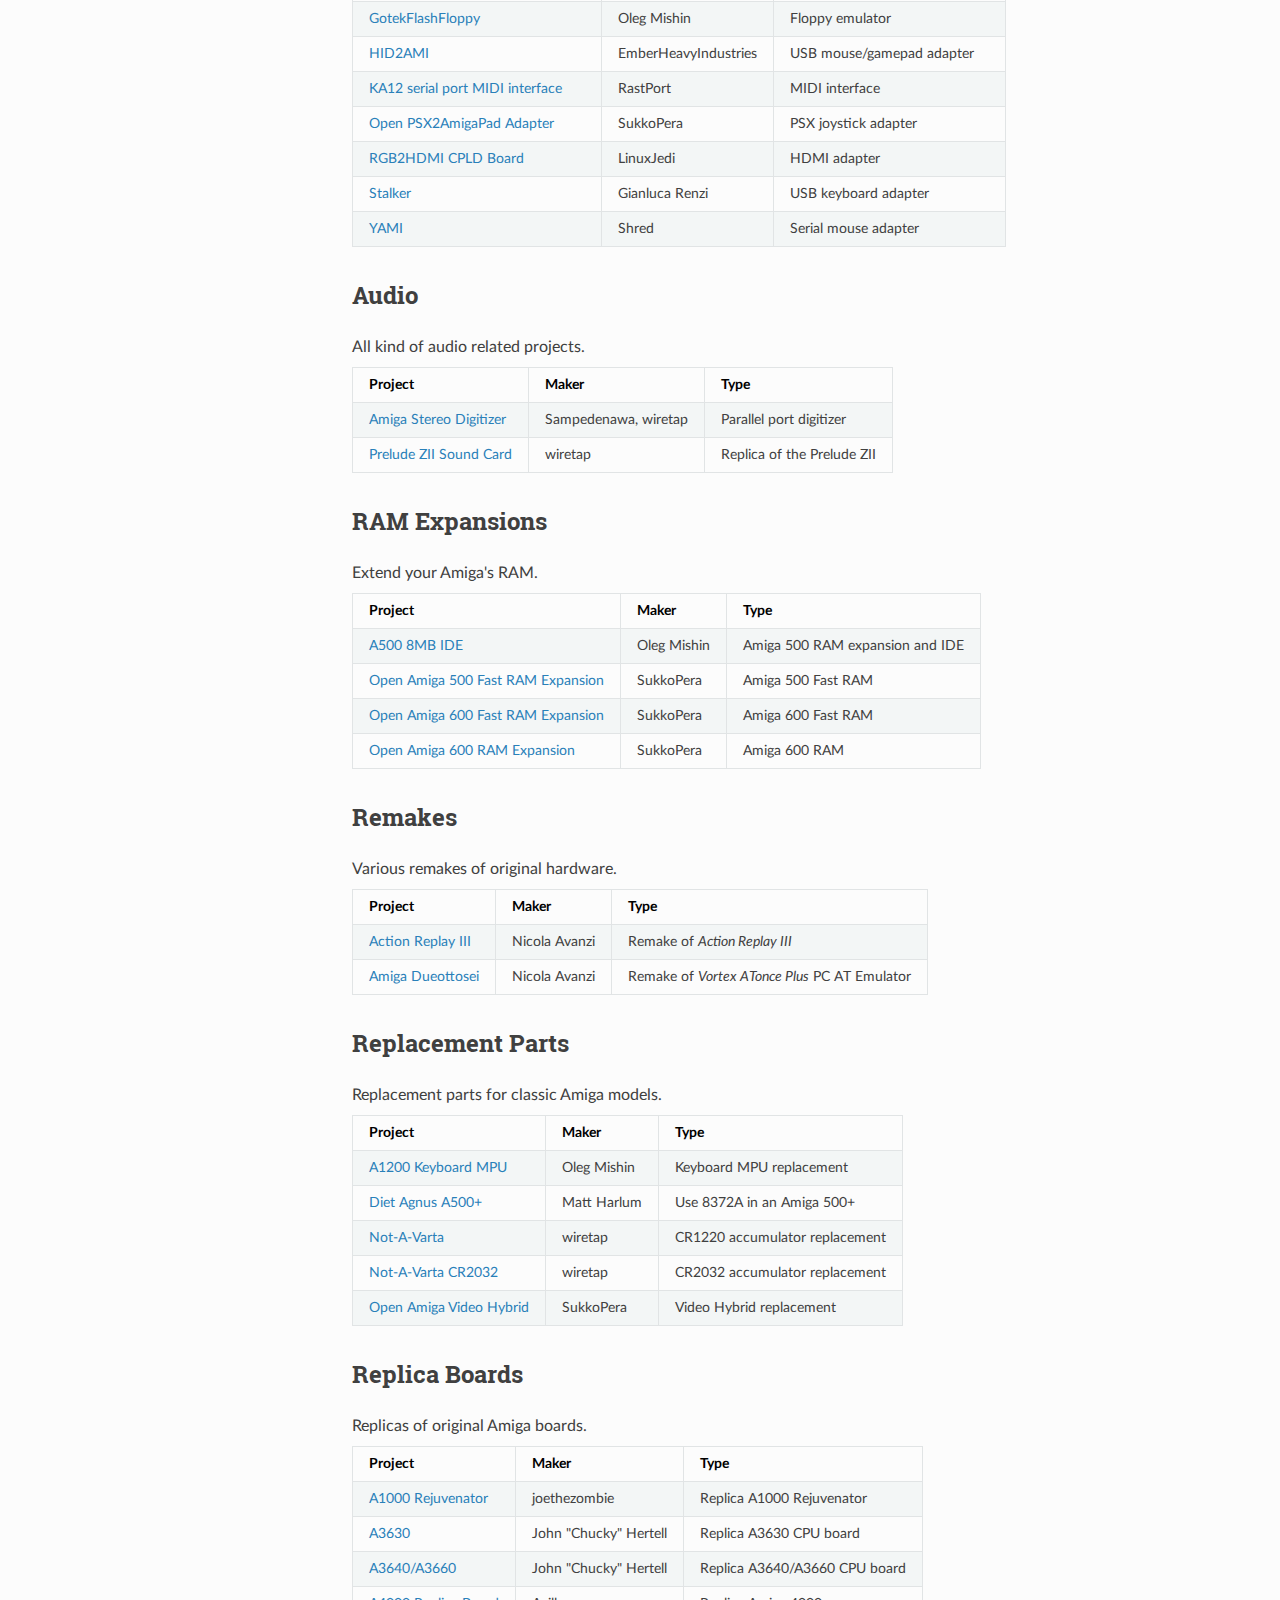
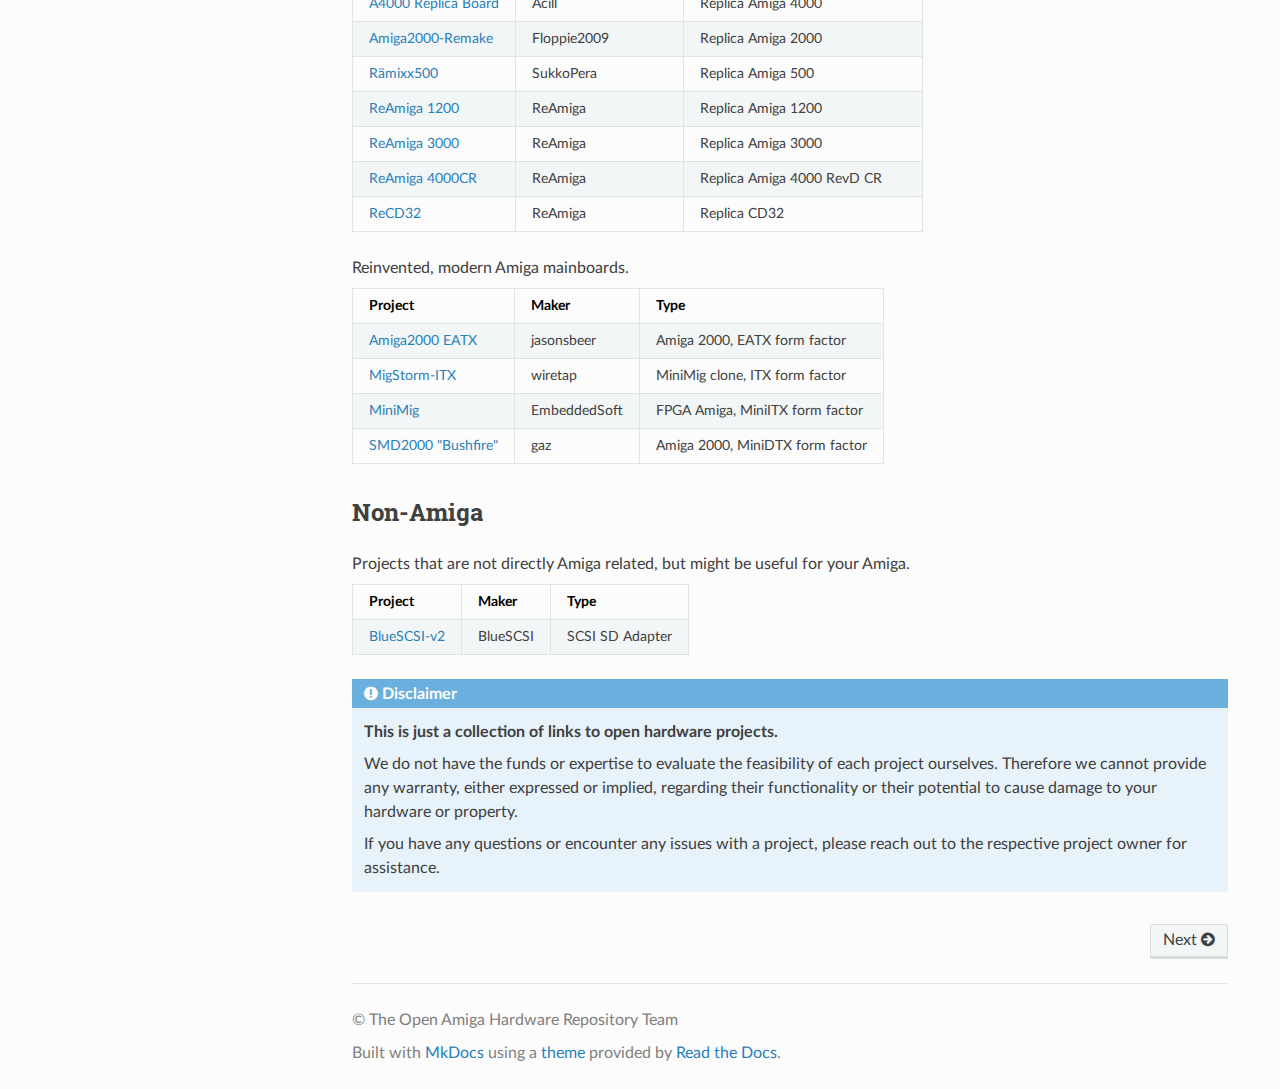
==== commit 8cc1c0a5: "Update OAHR site" ====
--- a/docs/index.html
+++ b/docs/index.html
@@ -40,7 +40,7 @@
 
       <div class="wy-menu wy-menu-vertical" data-spy="affix" role="navigation" aria-label="Navigation menu">
               <ul class="current">
-                <li class="toctree-l1 current"><a class="reference internal current" href="index.html">The Open Amiga Hardware Repository</a>
+                <li class="toctree-l1 current"><a class="reference internal current" href="#">The Open Amiga Hardware Repository</a>
     <ul class="current">
     <li class="toctree-l2"><a class="reference internal" href="#table-of-contents">Table of Contents</a>
     </li>
@@ -180,6 +180,22 @@
 <td>Zorro IDE</td>
 <td>IDE</td>
 </tr>
+<tr>
+<td style="text-align: right;">5194</td>
+<td style="text-align: right;">8</td>
+<td><a href="https://github.com/LIV2/RIDE">RIDE</a></td>
+<td>Matt Harlum</td>
+<td>A500/1000/2000/CDTV Fast RAM + IDE</td>
+<td>Fast RAM</td>
+</tr>
+<tr>
+<td style="text-align: right;">5194</td>
+<td style="text-align: right;">9</td>
+<td><a href="https://github.com/LIV2/RIDE">RIDE</a></td>
+<td>Matt Harlum</td>
+<td>A500/1000/2000/CDTV Fast RAM + IDE</td>
+<td>IDE</td>
+</tr>
 </tbody>
 </table>
 <p>All IDs are decimal. See <a href="application.html">here</a> about how to apply for your own Product ID.</p>
@@ -522,7 +538,8 @@
 <div class="admonition disclaimer">
 <p class="admonition-title">Disclaimer</p>
 <p><strong>This is just a collection of links to open hardware projects.</strong></p>
-<p>We have not tested these projects ourselves and therefore cannot provide any warranty, either expressed or implied, regarding their functionality or their potential to cause damage to your hardware or property. If you have any questions or encounter any issues with a project, please reach out to the respective project owner for assistance.</p>
+<p>We do not have the funds or expertise to evaluate the feasibility of each project ourselves. Therefore we cannot provide any warranty, either expressed or implied, regarding their functionality or their potential to cause damage to your hardware or property.</p>
+<p>If you have any questions or encounter any issues with a project, please reach out to the respective project owner for assistance.</p>
 </div>
               
             </div>
@@ -576,6 +593,6 @@
 </html>
 
 <!--
-MkDocs version : 1.5.3
-Build Date UTC : 2024-07-26 05:13:02.210444+00:00
+MkDocs version : 1.6.1
+Build Date UTC : 2025-01-02 16:01:50.634998+00:00
 -->
--- a/docs/css/theme_extra.css
+++ b/docs/css/theme_extra.css
@@ -103,7 +103,7 @@
 form .search-query {
     width: 100%;
     border-radius: 50px;
-    padding: 6px 12px;  /* csslint allow: box-model */
+    padding: 6px 12px;
     border-color: #D1D4D5;
 }
 
@@ -135,7 +135,7 @@
 }
 
 td, th {
-    border: 1px solid #e1e4e5 !important; /* csslint allow: important */
+    border: 1px solid #e1e4e5 !important;
     border-collapse: collapse;
 }
 
@@ -153,6 +153,12 @@
  */
  .wy-nav-side {
     padding-bottom: 40px;
+}
+
+/* For section-index only */
+.wy-menu-vertical .current-section p {
+    background-color: #e3e3e3;
+    color: #404040;
 }
 
 /*
